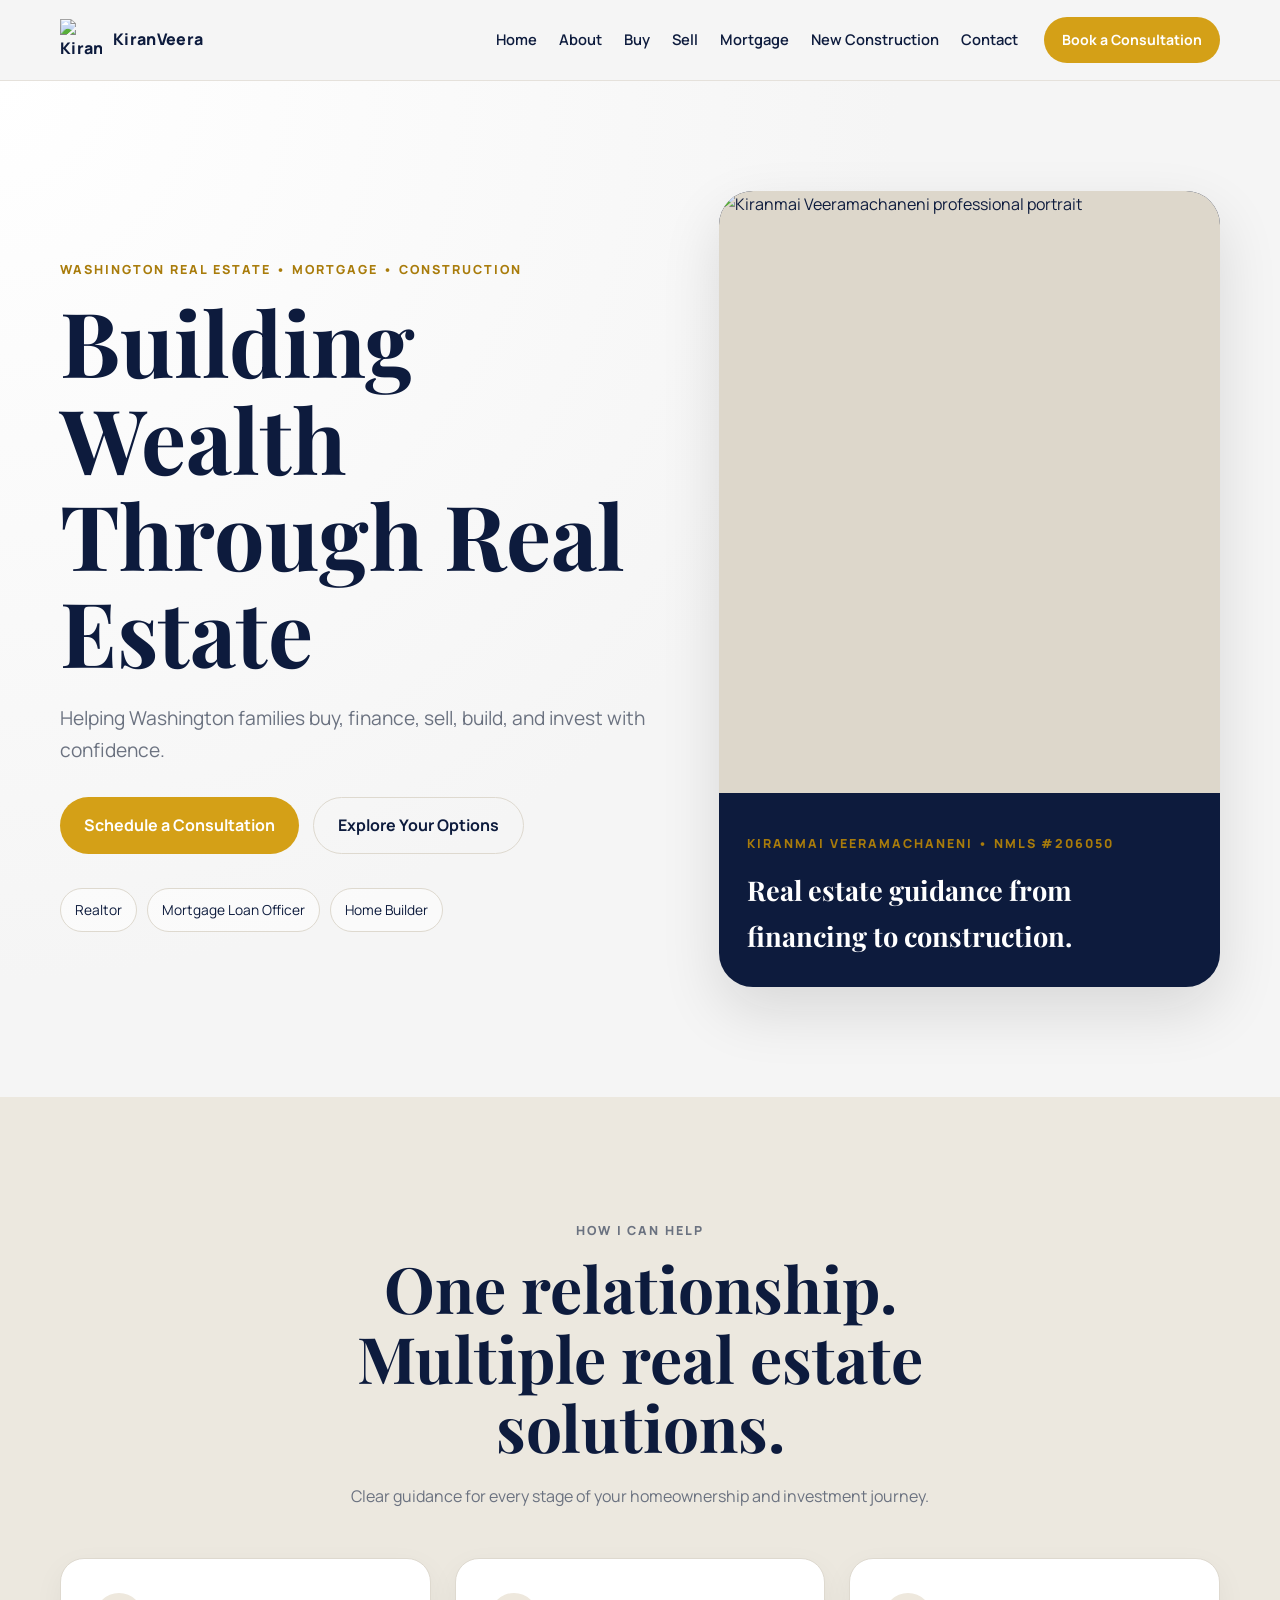
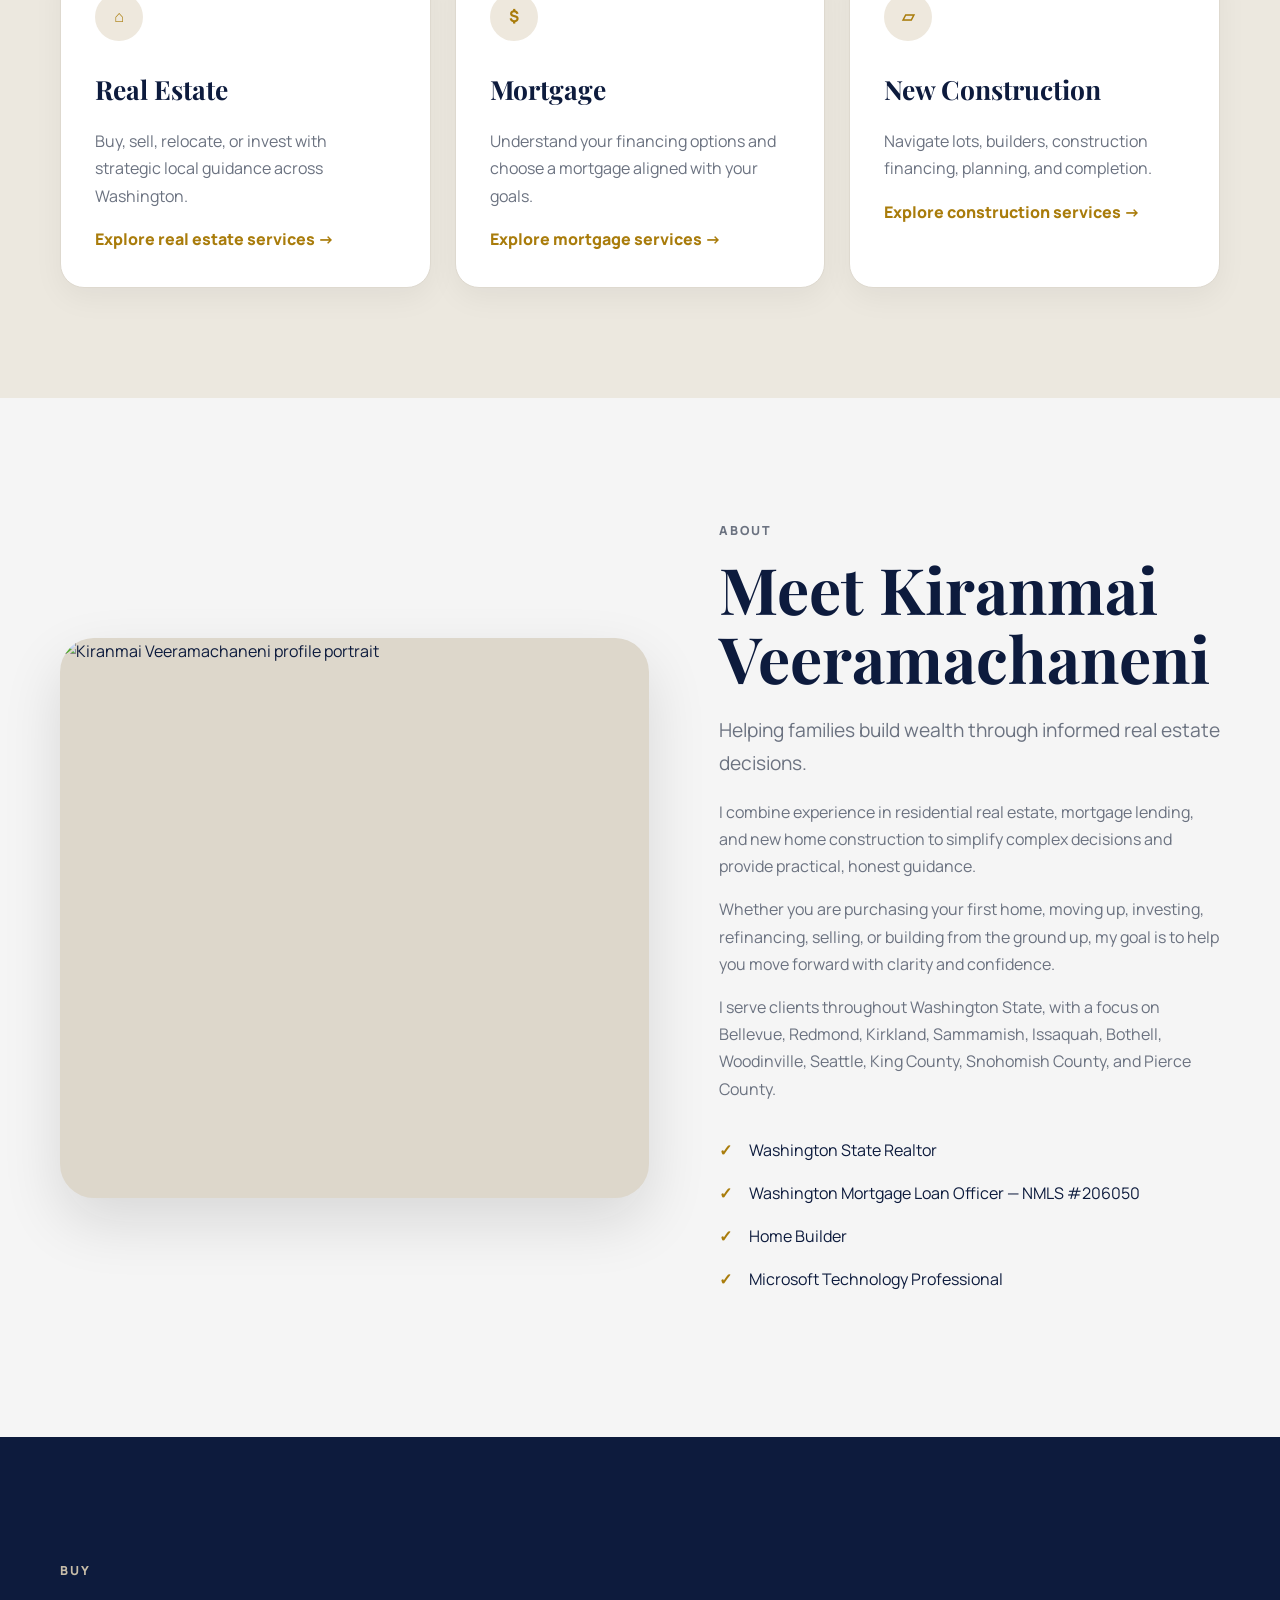
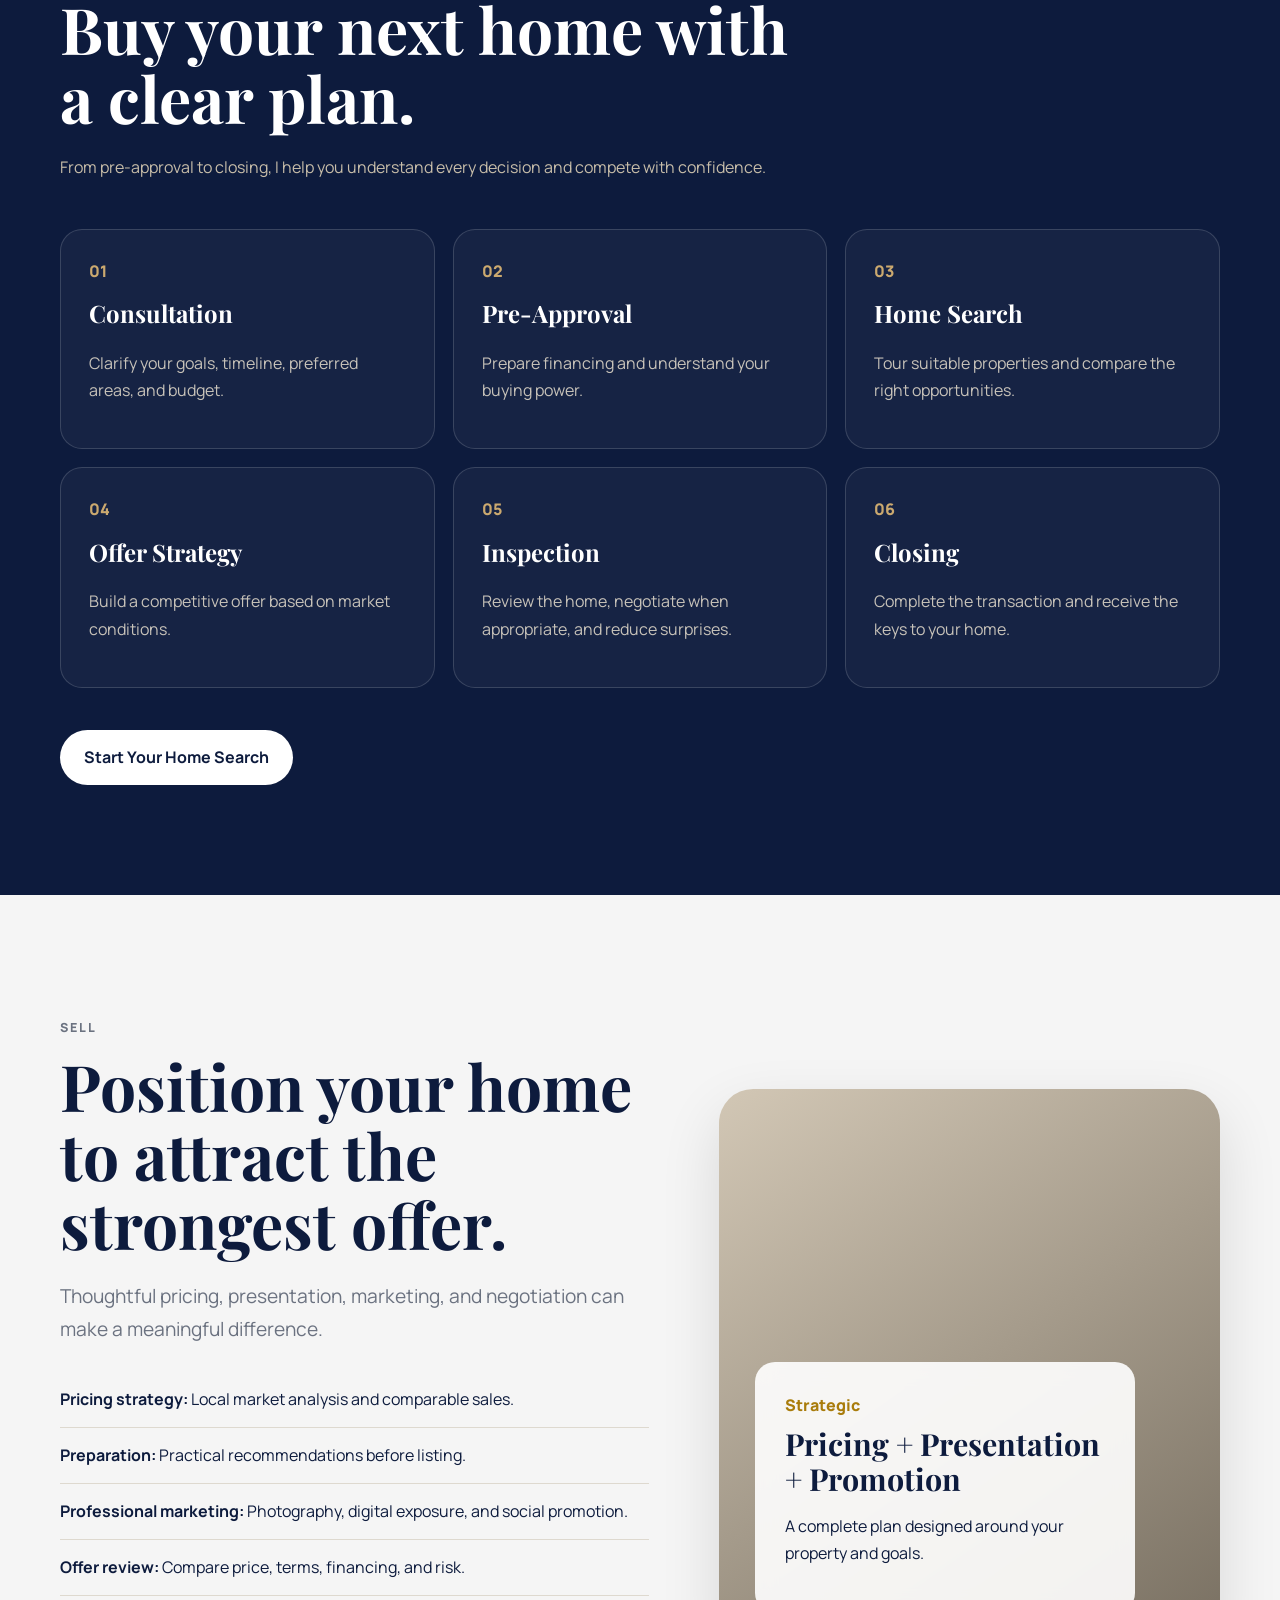
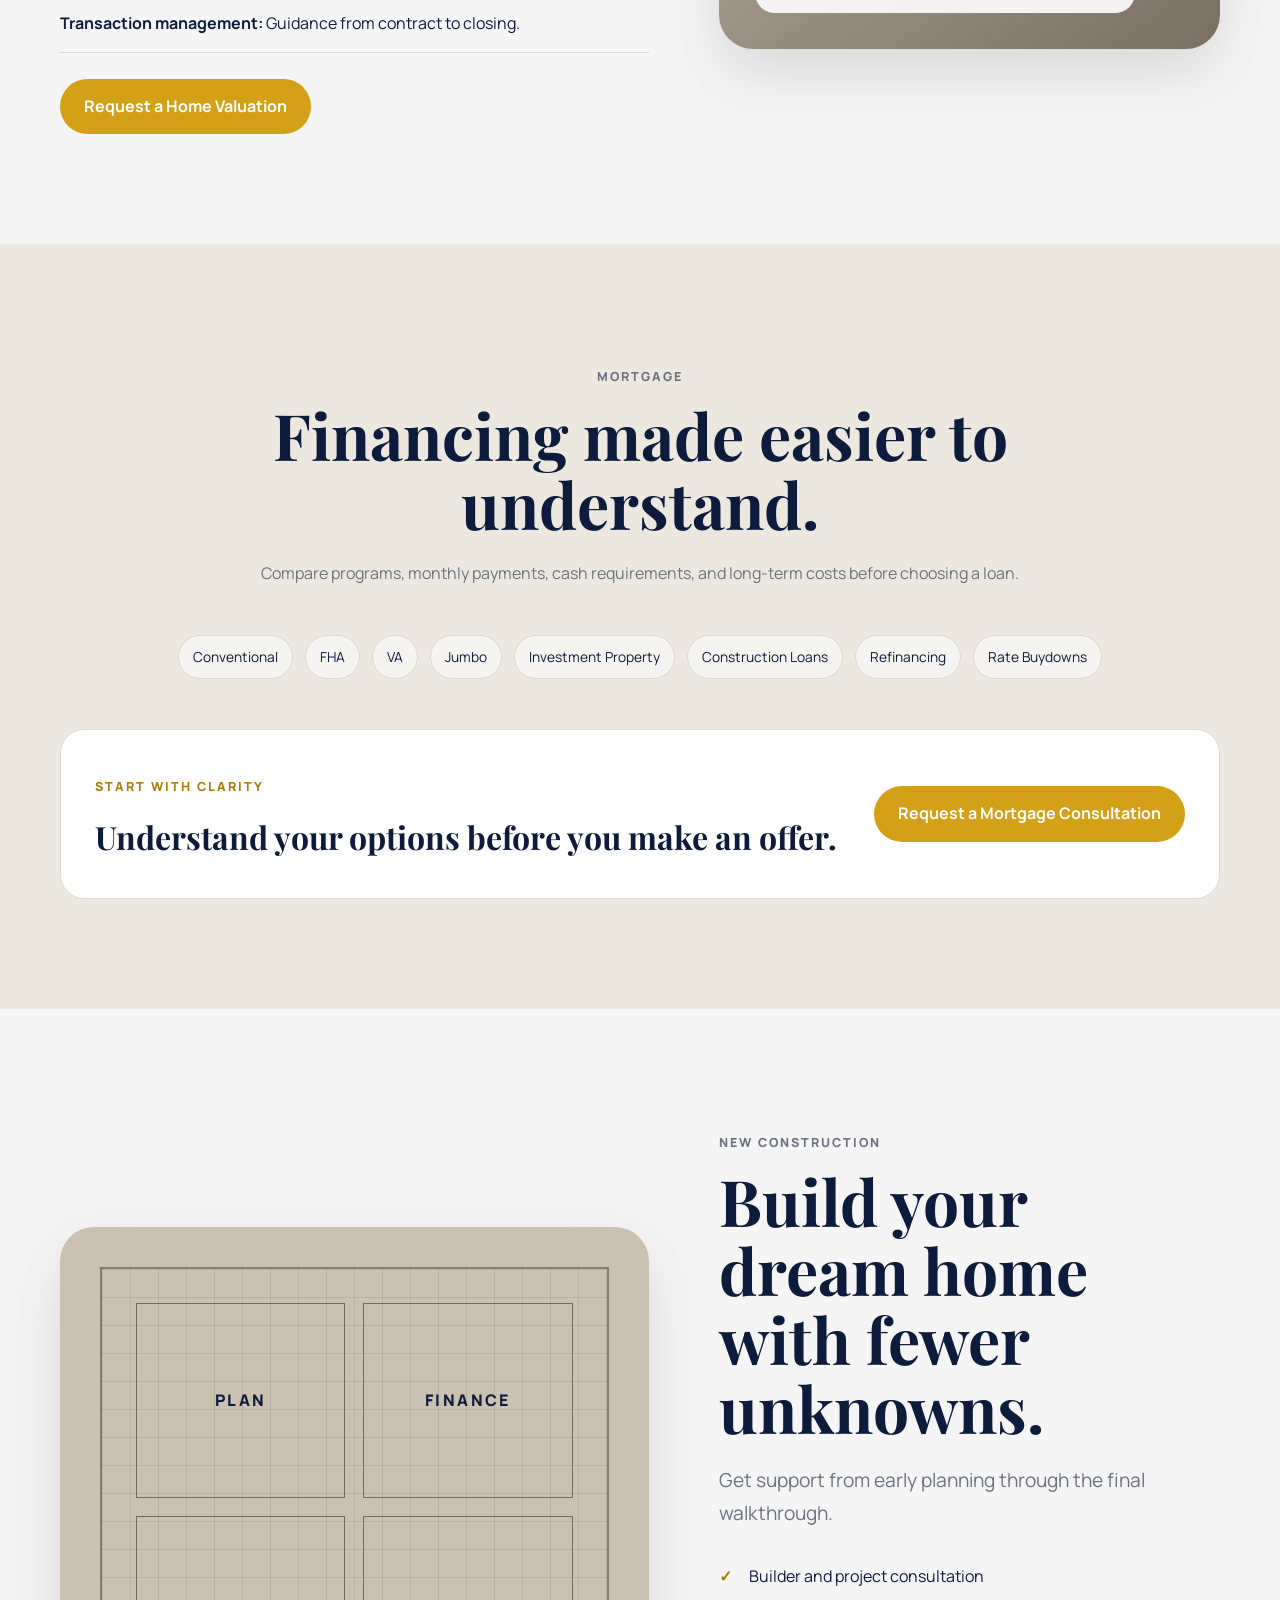
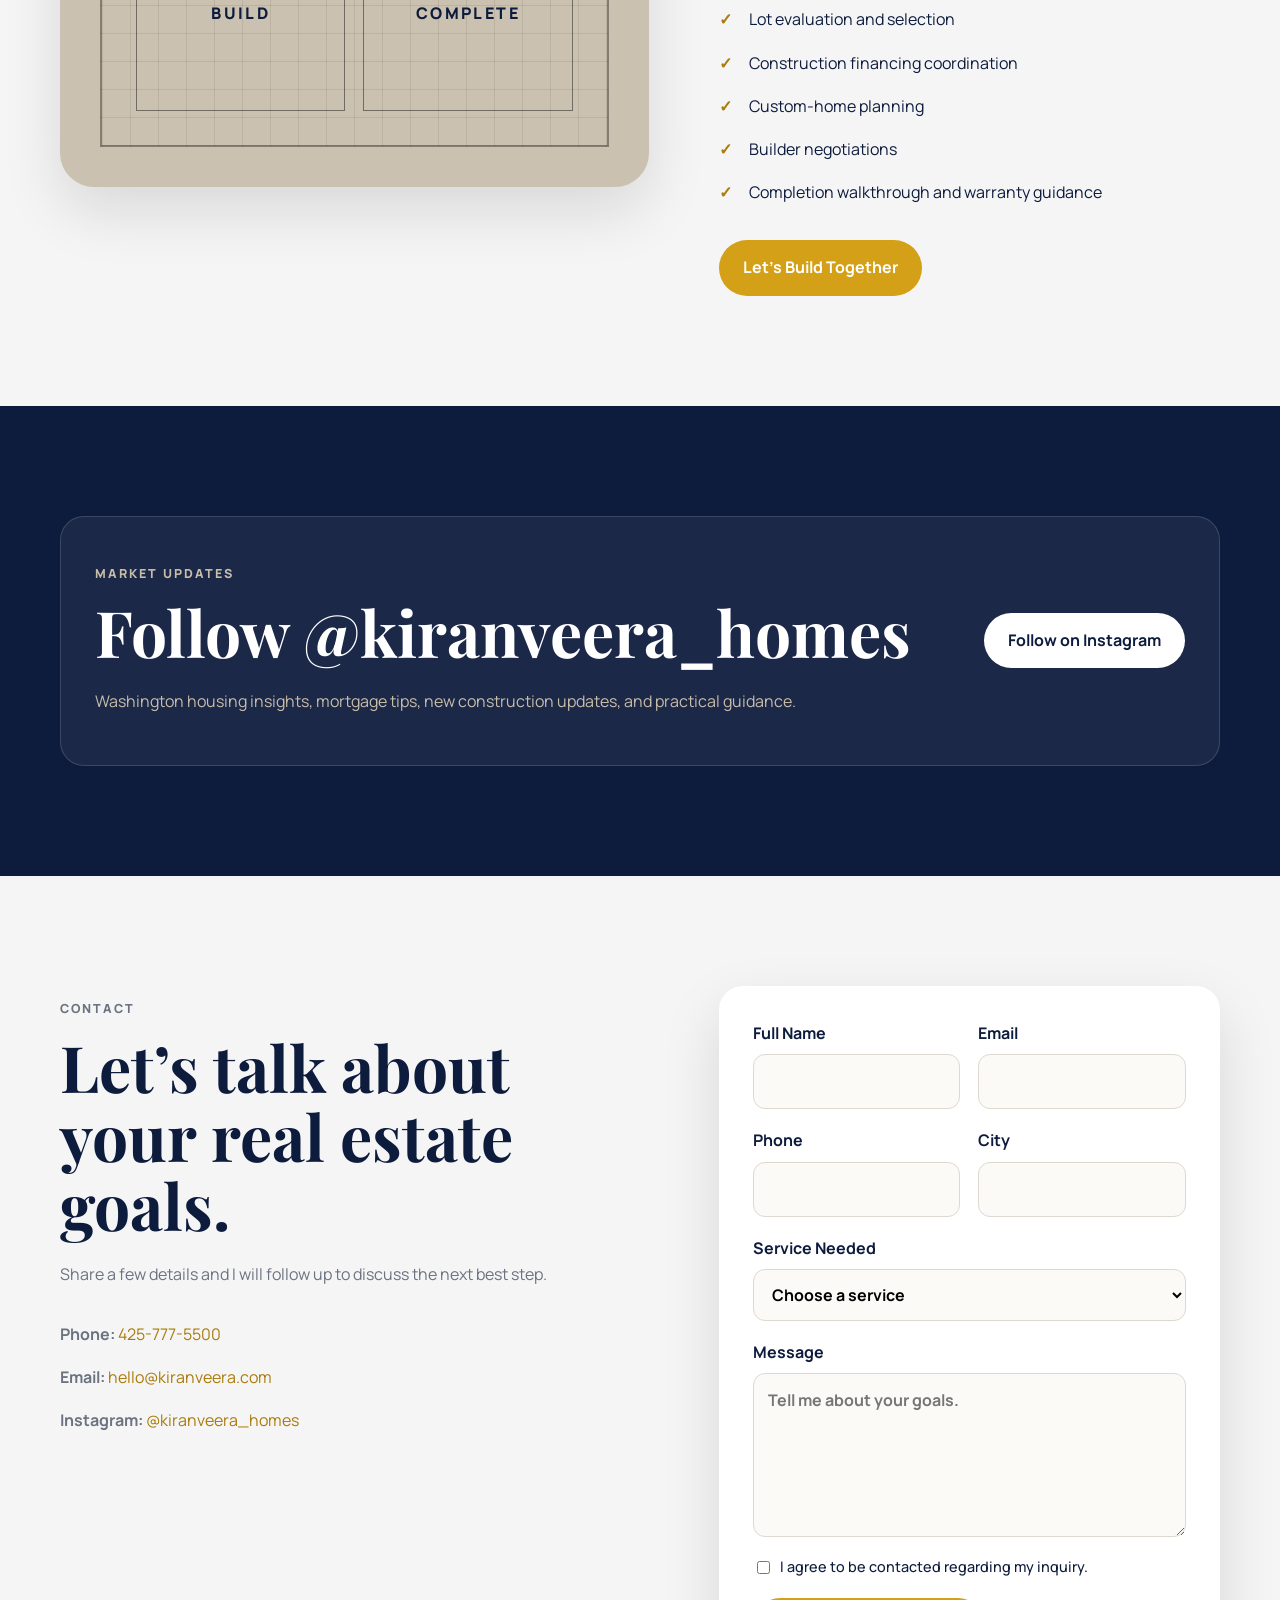
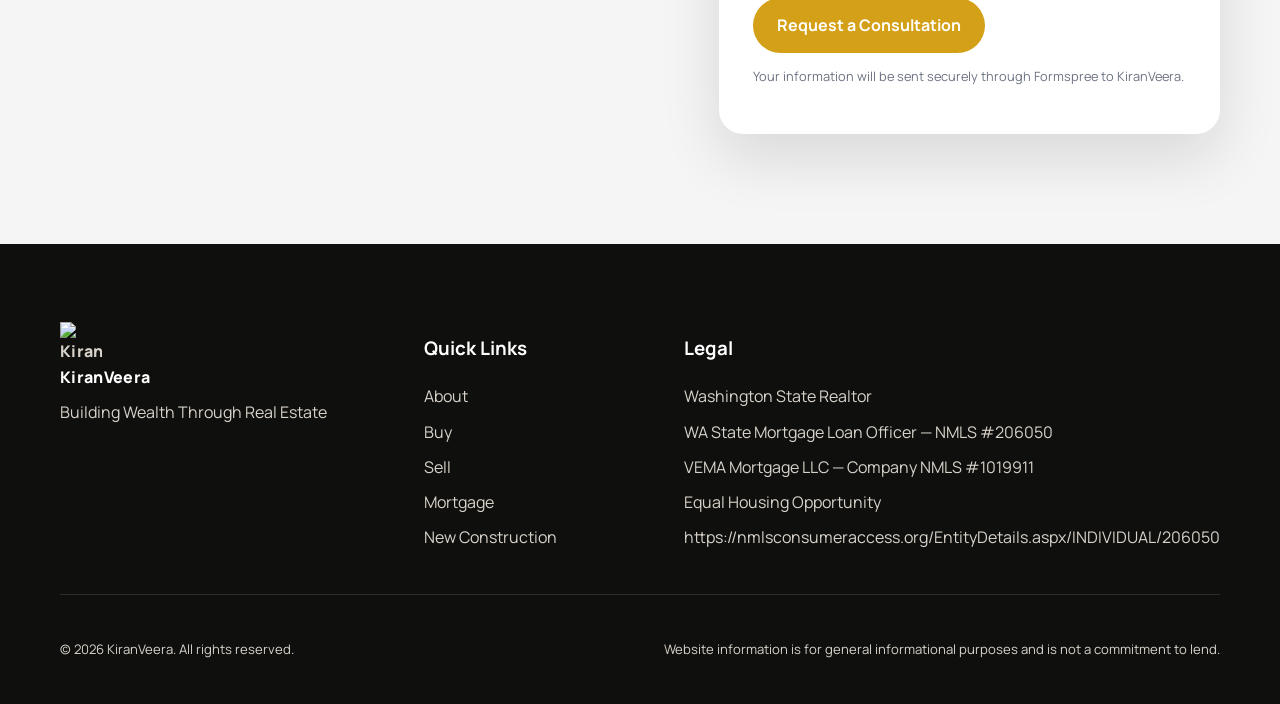
==== index.html @ 4a3c8ee4 "Update mortgage loan officer title in index.html" ====
<!DOCTYPE html>
<html lang="en">
<head>
  <meta charset="UTF-8">
  <meta name="viewport" content="width=device-width, initial-scale=1.0">
  <meta name="description" content="Kiran Veera helps Washington families buy, sell, finance, and build homes with confidence.">
  <meta name="theme-color" content="#0D1B3D">
  <title>Kiran Veera | Building Wealth Through Real Estate</title>
  <link rel="preconnect" href="https://fonts.googleapis.com">
  <link rel="preconnect" href="https://fonts.gstatic.com" crossorigin>
  <link href="https://fonts.googleapis.com/css2?family=Manrope:wght@400;500;600;700&family=Playfair+Display:wght@600;700&display=swap" rel="stylesheet">
  <link rel="stylesheet" href="styles.css">
</head>
<body>
  <header class="site-header">
    <div class="container nav-wrap">
      <a class="brand" href="#home" aria-label="Kiran Veera home">
        <img src="images/kiranveera-logo.svg" alt="Kiran Veera logo">
        <span>KiranVeera</span>
      </a>

      <button class="menu-toggle" aria-label="Open menu" aria-expanded="false">☰</button>

      <nav class="site-nav" aria-label="Primary navigation">
        <a href="#home">Home</a>
        <a href="#about">About</a>
        <a href="#buy">Buy</a>
        <a href="#sell">Sell</a>
        <a href="#mortgage">Mortgage</a>
        <a href="#construction">New Construction</a>
        <a href="#contact">Contact</a>
      </nav>

      <a class="button button-small desktop-cta" href="#contact">Book a Consultation</a>
    </div>
  </header>

  <main>
    <section id="home" class="hero section">
      <div class="container hero-grid">
        <div class="hero-copy reveal">
          <p class="eyebrow">Washington Real Estate • Mortgage • Construction</p>
          <h1>Building Wealth Through Real Estate</h1>
          <p class="hero-text">Helping Washington families buy, finance, sell, build, and invest with confidence.</p>
          <div class="button-row">
            <a class="button" href="#contact">Schedule a Consultation</a>
            <a class="button button-secondary" href="#buy">Explore Your Options</a>
          </div>
          <div class="trust-row">
            <span>Realtor</span>
            <span>Mortgage Loan Officer</span>
            <span>Home Builder</span>
          </div>
        </div>

        <div class="hero-card reveal">
          <img src="images/kiran-profile.svg" alt="Kiranmai Veeramachaneni professional portrait">
          <div class="hero-card-copy">
            <p class="eyebrow">Kiranmai Veeramachaneni • NMLS #206050</p>
            <h2>Real estate guidance from financing to construction.</h2>
          </div>
        </div>
      </div>
    </section>

    <section class="section section-soft">
      <div class="container">
        <div class="section-heading centered reveal">
          <p class="eyebrow">How I can help</p>
          <h2>One relationship. Multiple real estate solutions.</h2>
          <p>Clear guidance for every stage of your homeownership and investment journey.</p>
        </div>
        <div class="card-grid three-columns">
          <article class="service-card reveal">
            <div class="icon">⌂</div>
            <h3>Real Estate</h3>
            <p>Buy, sell, relocate, or invest with strategic local guidance across Washington.</p>
            <a href="#buy">Explore real estate services →</a>
          </article>
          <article class="service-card reveal">
            <div class="icon">$</div>
            <h3>Mortgage</h3>
            <p>Understand your financing options and choose a mortgage aligned with your goals.</p>
            <a href="#mortgage">Explore mortgage services →</a>
          </article>
          <article class="service-card reveal">
            <div class="icon">▱</div>
            <h3>New Construction</h3>
            <p>Navigate lots, builders, construction financing, planning, and completion.</p>
            <a href="#construction">Explore construction services →</a>
          </article>
        </div>
      </div>
    </section>

    <section id="about" class="section">
      <div class="container split-grid">
        <div class="image-panel reveal">
          <img src="images/kiran-profile.svg" alt="Kiranmai Veeramachaneni profile portrait">
        </div>
        <div class="content-panel reveal">
          <p class="eyebrow">About</p>
          <h2>Meet Kiranmai Veeramachaneni</h2>
          <p class="lead">Helping families build wealth through informed real estate decisions.</p>
          <p>I combine experience in residential real estate, mortgage lending, and new home construction to simplify complex decisions and provide practical, honest guidance.</p>
          <p>Whether you are purchasing your first home, moving up, investing, refinancing, selling, or building from the ground up, my goal is to help you move forward with clarity and confidence.</p>
          <p>I serve clients throughout Washington State, with a focus on Bellevue, Redmond, Kirkland, Sammamish, Issaquah, Bothell, Woodinville, Seattle, King County, Snohomish County, and Pierce County.</p>
          <ul class="check-list">
            <li>Washington State Realtor</li>
            <li>Washington Mortgage Loan Officer — NMLS #206050</li>
            <li>Home Builder</li>
            <li>Microsoft Technology Professional</li>
          </ul>
        </div>
      </div>
    </section>

    <section id="buy" class="section section-dark">
      <div class="container">
        <div class="section-heading reveal">
          <p class="eyebrow">Buy</p>
          <h2>Buy your next home with a clear plan.</h2>
          <p>From pre-approval to closing, I help you understand every decision and compete with confidence.</p>
        </div>
        <div class="steps-grid">
          <div class="step reveal"><span>01</span><h3>Consultation</h3><p>Clarify your goals, timeline, preferred areas, and budget.</p></div>
          <div class="step reveal"><span>02</span><h3>Pre-Approval</h3><p>Prepare financing and understand your buying power.</p></div>
          <div class="step reveal"><span>03</span><h3>Home Search</h3><p>Tour suitable properties and compare the right opportunities.</p></div>
          <div class="step reveal"><span>04</span><h3>Offer Strategy</h3><p>Build a competitive offer based on market conditions.</p></div>
          <div class="step reveal"><span>05</span><h3>Inspection</h3><p>Review the home, negotiate when appropriate, and reduce surprises.</p></div>
          <div class="step reveal"><span>06</span><h3>Closing</h3><p>Complete the transaction and receive the keys to your home.</p></div>
        </div>
        <a class="button button-light" href="#contact">Start Your Home Search</a>
      </div>
    </section>

    <section id="sell" class="section">
      <div class="container split-grid reverse-mobile">
        <div class="content-panel reveal">
          <p class="eyebrow">Sell</p>
          <h2>Position your home to attract the strongest offer.</h2>
          <p class="lead">Thoughtful pricing, presentation, marketing, and negotiation can make a meaningful difference.</p>
          <ul class="feature-list">
            <li><strong>Pricing strategy:</strong> Local market analysis and comparable sales.</li>
            <li><strong>Preparation:</strong> Practical recommendations before listing.</li>
            <li><strong>Professional marketing:</strong> Photography, digital exposure, and social promotion.</li>
            <li><strong>Offer review:</strong> Compare price, terms, financing, and risk.</li>
            <li><strong>Transaction management:</strong> Guidance from contract to closing.</li>
          </ul>
          <a class="button" href="#contact">Request a Home Valuation</a>
        </div>
        <div class="image-panel lifestyle reveal">
          <div class="stat-card">
            <span>Strategic</span>
            <strong>Pricing + Presentation + Promotion</strong>
            <p>A complete plan designed around your property and goals.</p>
          </div>
        </div>
      </div>
    </section>

    <section id="mortgage" class="section section-soft">
      <div class="container">
        <div class="section-heading centered reveal">
          <p class="eyebrow">Mortgage</p>
          <h2>Financing made easier to understand.</h2>
          <p>Compare programs, monthly payments, cash requirements, and long-term costs before choosing a loan.</p>
        </div>
        <div class="pill-grid reveal">
          <span>Conventional</span>
          <span>FHA</span>
          <span>VA</span>
          <span>Jumbo</span>
          <span>Investment Property</span>
          <span>Construction Loans</span>
          <span>Refinancing</span>
          <span>Rate Buydowns</span>
        </div>
        <div class="callout reveal">
          <div>
            <p class="eyebrow">Start with clarity</p>
            <h3>Understand your options before you make an offer.</h3>
          </div>
          <a class="button" href="#contact">Request a Mortgage Consultation</a>
        </div>
      </div>
    </section>

    <section id="construction" class="section">
      <div class="container split-grid">
        <div class="image-panel construction-visual reveal">
          <div class="blueprint-card">
            <span>Plan</span><span>Finance</span><span>Build</span><span>Complete</span>
          </div>
        </div>
        <div class="content-panel reveal">
          <p class="eyebrow">New Construction</p>
          <h2>Build your dream home with fewer unknowns.</h2>
          <p class="lead">Get support from early planning through the final walkthrough.</p>
          <ul class="check-list">
            <li>Builder and project consultation</li>
            <li>Lot evaluation and selection</li>
            <li>Construction financing coordination</li>
            <li>Custom-home planning</li>
            <li>Builder negotiations</li>
            <li>Completion walkthrough and warranty guidance</li>
          </ul>
          <a class="button" href="#contact">Let's Build Together</a>
        </div>
      </div>
    </section>

    <section class="section section-dark instagram-section">
      <div class="container callout reveal">
        <div>
          <p class="eyebrow">Market updates</p>
          <h2>Follow @kiranveera_homes</h2>
          <p>Washington housing insights, mortgage tips, new construction updates, and practical guidance.</p>
        </div>
        <a class="button button-light" href="https://www.instagram.com/kiranveera_homes/" target="_blank" rel="noopener noreferrer">Follow on Instagram</a>
      </div>
    </section>

    <section id="contact" class="section">
      <div class="container contact-grid">
        <div class="content-panel reveal">
          <p class="eyebrow">Contact</p>
          <h2>Let’s talk about your real estate goals.</h2>
          <p>Share a few details and I will follow up to discuss the next best step.</p>
          <div class="contact-details">
            <p><strong>Phone:</strong> <a href="tel:+14257775500">425-777-5500</a></p>
            <p><strong>Email:</strong> <a href="mailto:hello@kiranveera.com">hello@kiranveera.com</a></p>
            <p><strong>Instagram:</strong> <a href="https://www.instagram.com/kiranveera_homes/" target="_blank" rel="noopener noreferrer">@kiranveera_homes</a></p>
         </div>
         </div>
        <form class="contact-form reveal" action="https://formspree.io/f/meeyqrjl" method="POST">
          <input type="hidden" name="_subject" value="New KiranVeera Website Lead">
          <input type="text" name="_gotcha" class="form-honeypot" tabindex="-1" autocomplete="off" aria-hidden="true">
          <div class="form-row">
            <label>Full Name<input type="text" name="name" required></label>
            <label>Email<input type="email" name="email" required></label>
          </div>
          <div class="form-row">
            <label>Phone<input type="tel" name="phone"></label>
            <label>City<input type="text" name="city"></label>
          </div>
          <label>Service Needed
            <select name="service" required>
              <option value="">Choose a service</option>
              <option>Buying a home</option>
              <option>Selling a home</option>
              <option>Mortgage consultation</option>
              <option>New construction</option>
              <option>Investment property</option>
              <option> Real Estate Listing Photography</option>
            </select>
          </label>
          <label>Message<textarea name="message" rows="5" placeholder="Tell me about your goals."></textarea></label>
          <label class="consent"><input type="checkbox" name="consent" required> I agree to be contacted regarding my inquiry.</label>
          <button class="button" type="submit">Request a Consultation</button>
          <p class="form-note">Your information will be sent securely through Formspree to KiranVeera.</p>
        </form>
      </div>
    </section>
  </main>

  <footer class="site-footer">
    <div class="container footer-grid">
      <div>
        <a class="brand footer-brand" href="#home">
          <img src="images/kiranveera-logo.svg" alt="Kiran Veera logo">
          <span>KiranVeera</span>
        </a>
        <p>Building Wealth Through Real Estate</p>
      </div>
      <div>
        <h3>Quick Links</h3>
        <a href="#about">About</a>
        <a href="#buy">Buy</a>
        <a href="#sell">Sell</a>
        <a href="#mortgage">Mortgage</a>
        <a href="#construction">New Construction</a>
      </div>
      <div>
        <h3>Legal</h3>
        <p>Washington State Realtor</p>
        <p>WA State Mortgage Loan Officer — NMLS #206050</p>
        <p>VEMA Mortgage LLC — Company NMLS #1019911</p>
        <p>Equal Housing Opportunity</p>
        <p>https://nmlsconsumeraccess.org/EntityDetails.aspx/INDIVIDUAL/206050</p>
      </div>
    </div>
    <div class="container footer-bottom">
      <p>© <span id="year"></span> KiranVeera. All rights reserved.</p>
      <p>Website information is for general informational purposes and is not a commitment to lend.</p>
    </div>
  </footer>

  <script src="script.js"></script>
</body>
</html>
---- styles.css ----
:root {
  --bg: #F5F5F5;
  --surface: #ffffff;
  --text: #0D1B3D;
  --muted: #6B7280;
  --dark: #0D1B3D;
  --gold: #D4A017;
  --gold-dark: #A97C0B;
  --line: #ded9cf;
  --radius: 24px;
  --shadow: 0 24px 60px rgba(20, 18, 15, 0.12);
}

* { box-sizing: border-box; }
html { scroll-behavior: smooth; }
body {
  margin: 0;
  font-family: "Manrope", sans-serif;
  color: var(--text);
  background: var(--bg);
  line-height: 1.7;
}
img { max-width: 100%; display: block; }
a { color: inherit; text-decoration: none; }
button, input, textarea, select { font: inherit; }

.container { width: min(1160px, calc(100% - 40px)); margin: 0 auto; }
.section { padding: 110px 0; scroll-margin-top: 84px; }
.section-soft { background: #ece8df; }
.section-dark { background: var(--dark); color: #fff; }

.site-header {
  position: sticky;
  top: 0;
  z-index: 1000;
  background: rgba(245, 245, 245, 0.94);
  backdrop-filter: blur(14px);
  border-bottom: 1px solid rgba(125, 96, 47, 0.13);
}
.nav-wrap { min-height: 80px; display: flex; align-items: center; gap: 26px; }
.brand { display: inline-flex; align-items: center; gap: 11px; font-weight: 800; letter-spacing: .02em; }
.brand img { width: 42px; height: 42px; }
.site-nav { margin-left: auto; display: flex; gap: 22px; font-size: .92rem; font-weight: 600; }
.site-nav a:hover { color: var(--gold-dark); }
.menu-toggle { display: none; margin-left: auto; border: 0; background: transparent; font-size: 1.8rem; }

.button {
  display: inline-flex;
  align-items: center;
  justify-content: center;
  border: 0;
  border-radius: 999px;
  padding: 14px 24px;
  background: var(--gold);
  color: #fff;
  font-weight: 700;
  cursor: pointer;
  transition: transform .2s ease, background .2s ease;
}
.button:hover { background: var(--gold-dark); transform: translateY(-2px); }
.button-small { padding: 11px 18px; font-size: .88rem; }
.button-secondary { background: transparent; color: var(--text); border: 1px solid var(--line); }
.button-light { background: #fff; color: var(--dark); }
.button-row { display: flex; gap: 14px; flex-wrap: wrap; margin-top: 30px; }

.hero { min-height: calc(100vh - 80px); display: grid; align-items: center; background: radial-gradient(circle at top left, #fff 0, var(--bg) 55%); }
.hero-grid, .split-grid, .contact-grid { display: grid; grid-template-columns: 1.08fr .92fr; gap: 70px; align-items: center; }
.hero h1, .section-heading h2, .content-panel h2, .instagram-section h2 {
  font-family: "Playfair Display", serif;
  line-height: 1.08;
  margin: 0 0 22px;
}
.hero h1 { font-size: clamp(3.2rem, 7vw, 6.5rem); max-width: 900px; }
.hero-text { font-size: 1.2rem; max-width: 680px; color: var(--muted); }
.eyebrow { color: var(--gold-dark); text-transform: uppercase; letter-spacing: .16em; font-size: .78rem; font-weight: 800; }
.trust-row { display: flex; flex-wrap: wrap; gap: 10px; margin-top: 34px; }
.trust-row span, .pill-grid span { border: 1px solid var(--line); border-radius: 999px; padding: 9px 14px; font-size: .86rem; background: rgba(255,255,255,.55); }
.hero-card { border-radius: 34px; overflow: hidden; background: var(--dark); box-shadow: var(--shadow); }
.hero-card img { width: 100%; aspect-ratio: 4/4.8; object-fit: cover; background: #ddd7cb; }
.hero-card-copy { padding: 28px; color: #fff; }
.hero-card-copy h2 { font-family: "Playfair Display", serif; margin: 0; font-size: 1.7rem; }

.section-heading { max-width: 760px; margin-bottom: 48px; }
.section-heading h2, .content-panel h2, .instagram-section h2 { font-size: clamp(2.4rem, 5vw, 4.2rem); }
.section-heading p, .content-panel p { color: var(--muted); }
.section-dark .section-heading p, .section-dark .eyebrow, .instagram-section p { color: #c7bda9; }
.centered { text-align: center; margin-left: auto; margin-right: auto; }
.lead { font-size: 1.2rem; }

.card-grid { display: grid; gap: 24px; }
.three-columns { grid-template-columns: repeat(3, 1fr); }
.service-card { background: var(--surface); padding: 34px; border-radius: var(--radius); border: 1px solid var(--line); box-shadow: 0 10px 30px rgba(20,18,15,.05); }
.service-card .icon { width: 48px; height: 48px; border-radius: 50%; background: #eee8dd; display: grid; place-items: center; font-weight: 800; color: var(--gold-dark); }
.service-card h3 { font-family: "Playfair Display", serif; font-size: 1.65rem; margin-bottom: 10px; }
.service-card p { color: var(--muted); }
.service-card a { color: var(--gold-dark); font-weight: 800; }

.image-panel { min-height: 560px; background: #ddd7cb; border-radius: 34px; overflow: hidden; box-shadow: var(--shadow); }
.image-panel img { width: 100%; height: 100%; min-height: 560px; object-fit: cover; }
.content-panel { max-width: 650px; }
.check-list, .feature-list { list-style: none; padding: 0; margin: 26px 0; }
.check-list li { padding: 8px 0 8px 30px; position: relative; }
.check-list li::before { content: "✓"; position: absolute; left: 0; color: var(--gold-dark); font-weight: 900; }
.feature-list li { padding: 14px 0; border-bottom: 1px solid var(--line); }

.steps-grid { display: grid; grid-template-columns: repeat(3, 1fr); gap: 18px; margin: 42px 0; }
.step { padding: 28px; border: 1px solid rgba(255,255,255,.15); border-radius: 22px; background: rgba(255,255,255,.04); }
.step span { color: #cba96f; font-weight: 800; }
.step h3 { font-family: "Playfair Display", serif; font-size: 1.5rem; margin: 8px 0; }
.step p { color: #c7c2b9; }

.lifestyle { display: grid; place-items: end start; padding: 36px; background: linear-gradient(145deg, #d2c7b5, #786f61); }
.stat-card { max-width: 380px; padding: 30px; background: rgba(255,255,255,.9); border-radius: 20px; backdrop-filter: blur(10px); }
.stat-card span { color: var(--gold-dark); font-weight: 800; }
.stat-card strong { display: block; font-family: "Playfair Display", serif; font-size: 1.9rem; line-height: 1.15; margin: 8px 0 12px; }

.pill-grid { display: flex; flex-wrap: wrap; justify-content: center; gap: 12px; margin-bottom: 50px; }
.callout { display: flex; align-items: center; justify-content: space-between; gap: 30px; background: var(--surface); padding: 34px; border-radius: var(--radius); border: 1px solid var(--line); }
.callout h3 { font-family: "Playfair Display", serif; margin: 0; font-size: 2rem; }
.section-dark .callout { background: rgba(255,255,255,.06); border-color: rgba(255,255,255,.15); }

.construction-visual { display: grid; place-items: center; padding: 40px; background: #cbc1b0; }
.blueprint-card { width: 100%; height: 100%; min-height: 420px; border: 2px solid rgba(25,24,22,.4); padding: 34px; display: grid; grid-template-columns: 1fr 1fr; gap: 18px; background-image: linear-gradient(rgba(25,24,22,.09) 1px, transparent 1px), linear-gradient(90deg, rgba(25,24,22,.09) 1px, transparent 1px); background-size: 28px 28px; }
.blueprint-card span { border: 1px solid rgba(25,24,22,.5); display: grid; place-items: center; text-transform: uppercase; letter-spacing: .15em; font-weight: 800; }

.contact-grid { align-items: start; }
.contact-details { margin-top: 32px; }
.contact-details a { color: var(--gold-dark); }
.contact-form { background: var(--surface); padding: 34px; border-radius: var(--radius); box-shadow: var(--shadow); }
.form-row { display: grid; grid-template-columns: 1fr 1fr; gap: 18px; }
label { display: grid; gap: 7px; font-weight: 700; margin-bottom: 18px; }
input, select, textarea { width: 100%; border: 1px solid var(--line); border-radius: 12px; padding: 13px 14px; background: #fbfaf7; }
textarea { resize: vertical; }
.consent { grid-template-columns: auto 1fr; align-items: start; font-size: .9rem; font-weight: 500; }
.consent input { width: auto; margin-top: 6px; }
.form-note { font-size: .8rem; color: var(--muted); }

.site-footer { background: #0f0f0e; color: #d8d3ca; padding: 70px 0 30px; }
.footer-grid { display: grid; grid-template-columns: 1.5fr 1fr 1.2fr; gap: 50px; }
.footer-grid h3 { color: #fff; }
.footer-grid a, .footer-grid p { display: block; margin: 8px 0; }
.footer-brand span { color: #fff; }
.footer-bottom { display: flex; justify-content: space-between; gap: 20px; padding-top: 30px; margin-top: 35px; border-top: 1px solid rgba(255,255,255,.12); font-size: .82rem; }

.reveal { opacity: 0; transform: translateY(20px); transition: opacity .7s ease, transform .7s ease; }
.reveal.visible { opacity: 1; transform: translateY(0); }

@media (max-width: 980px) {
  .desktop-cta { display: none; }
  .menu-toggle { display: block; }
  .site-nav { position: absolute; left: 20px; right: 20px; top: 80px; display: none; flex-direction: column; background: var(--surface); padding: 20px; border-radius: 16px; box-shadow: var(--shadow); }
  .site-nav.open { display: flex; }
  .hero-grid, .split-grid, .contact-grid { grid-template-columns: 1fr; }
  .three-columns, .steps-grid { grid-template-columns: 1fr 1fr; }
  .hero { min-height: auto; }
  .hero-card { max-width: 650px; }
}

@media (max-width: 680px) {
  .container { width: min(100% - 28px, 1160px); }
  .section { padding: 78px 0; }
  .hero h1 { font-size: 3.25rem; }
  .three-columns, .steps-grid, .form-row, .footer-grid { grid-template-columns: 1fr; }
  .button-row, .callout, .footer-bottom { align-items: stretch; flex-direction: column; }
  .button { width: 100%; }
  .image-panel, .image-panel img { min-height: 430px; }
  .footer-bottom { display: flex; }
}


.form-honeypot {
  position: absolute !important;
  left: -9999px !important;
  width: 1px !important;
  height: 1px !important;
  opacity: 0 !important;
  pointer-events: none !important;
}
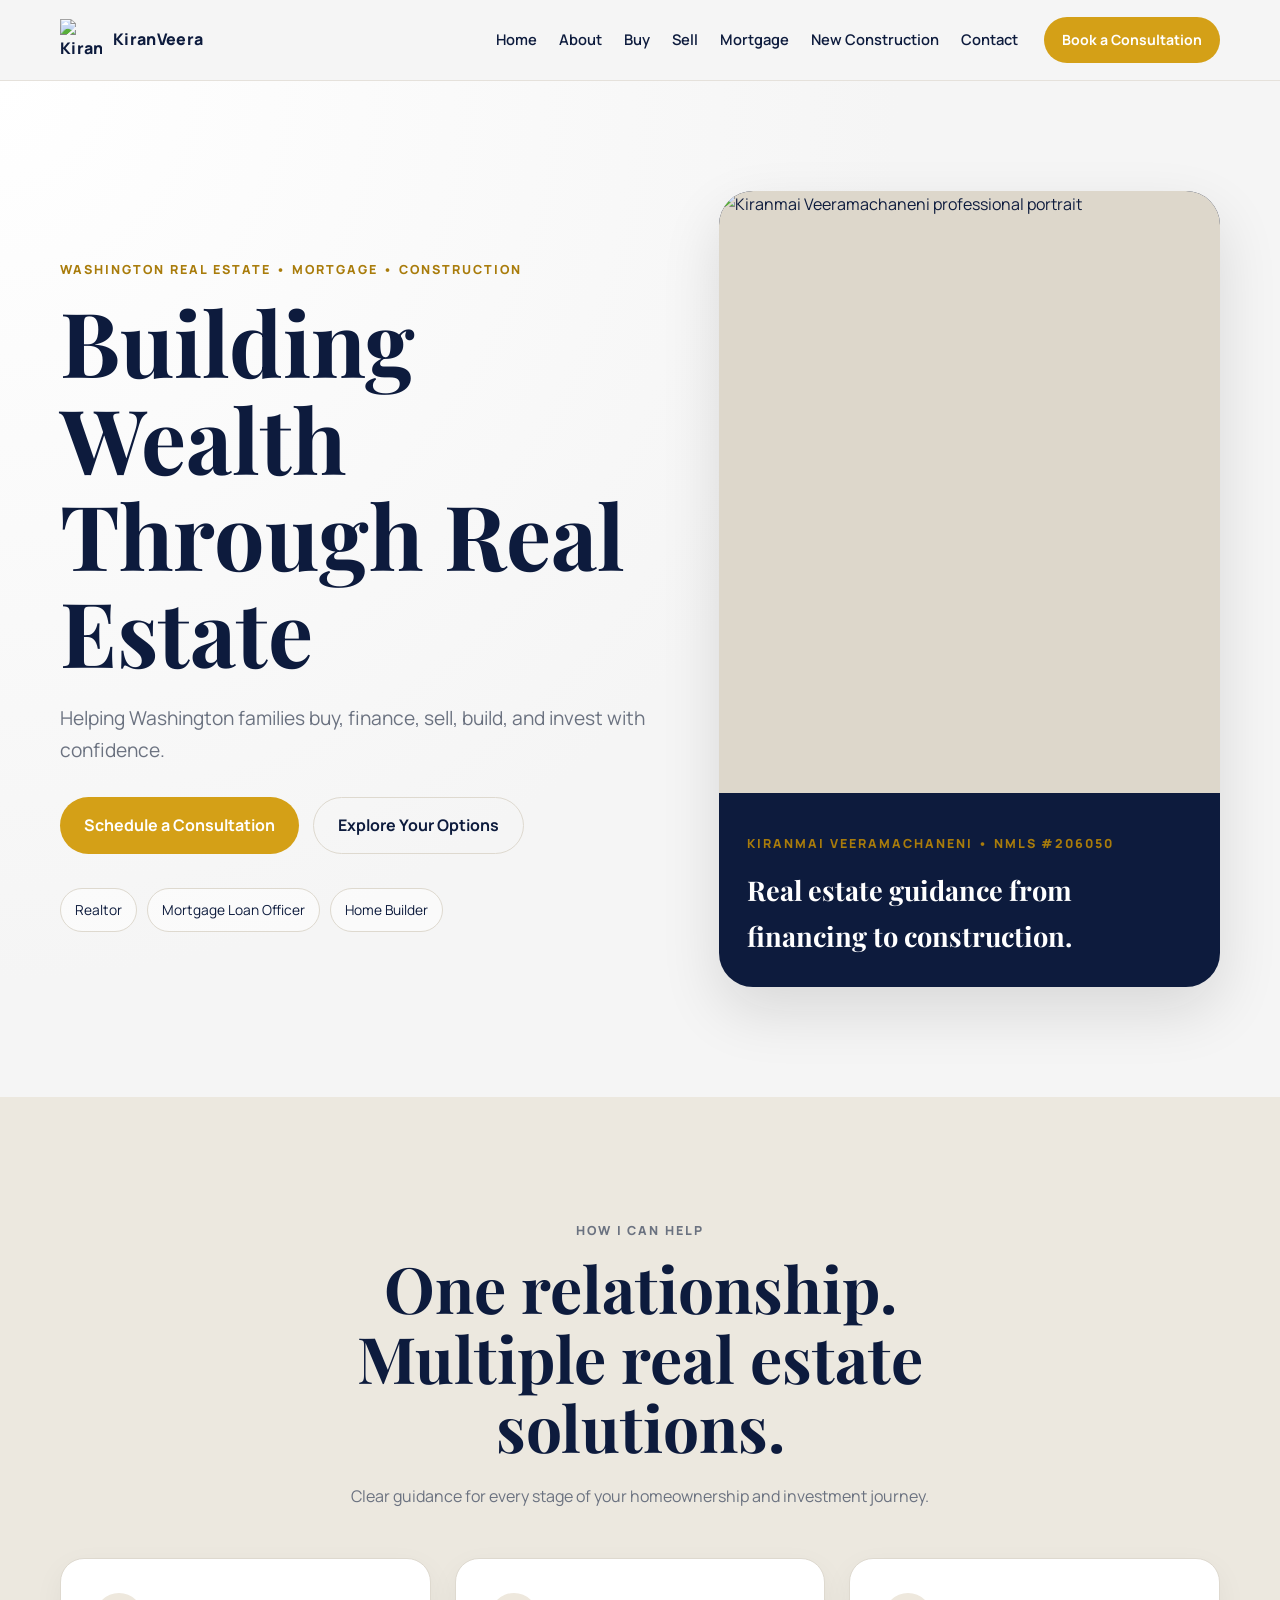
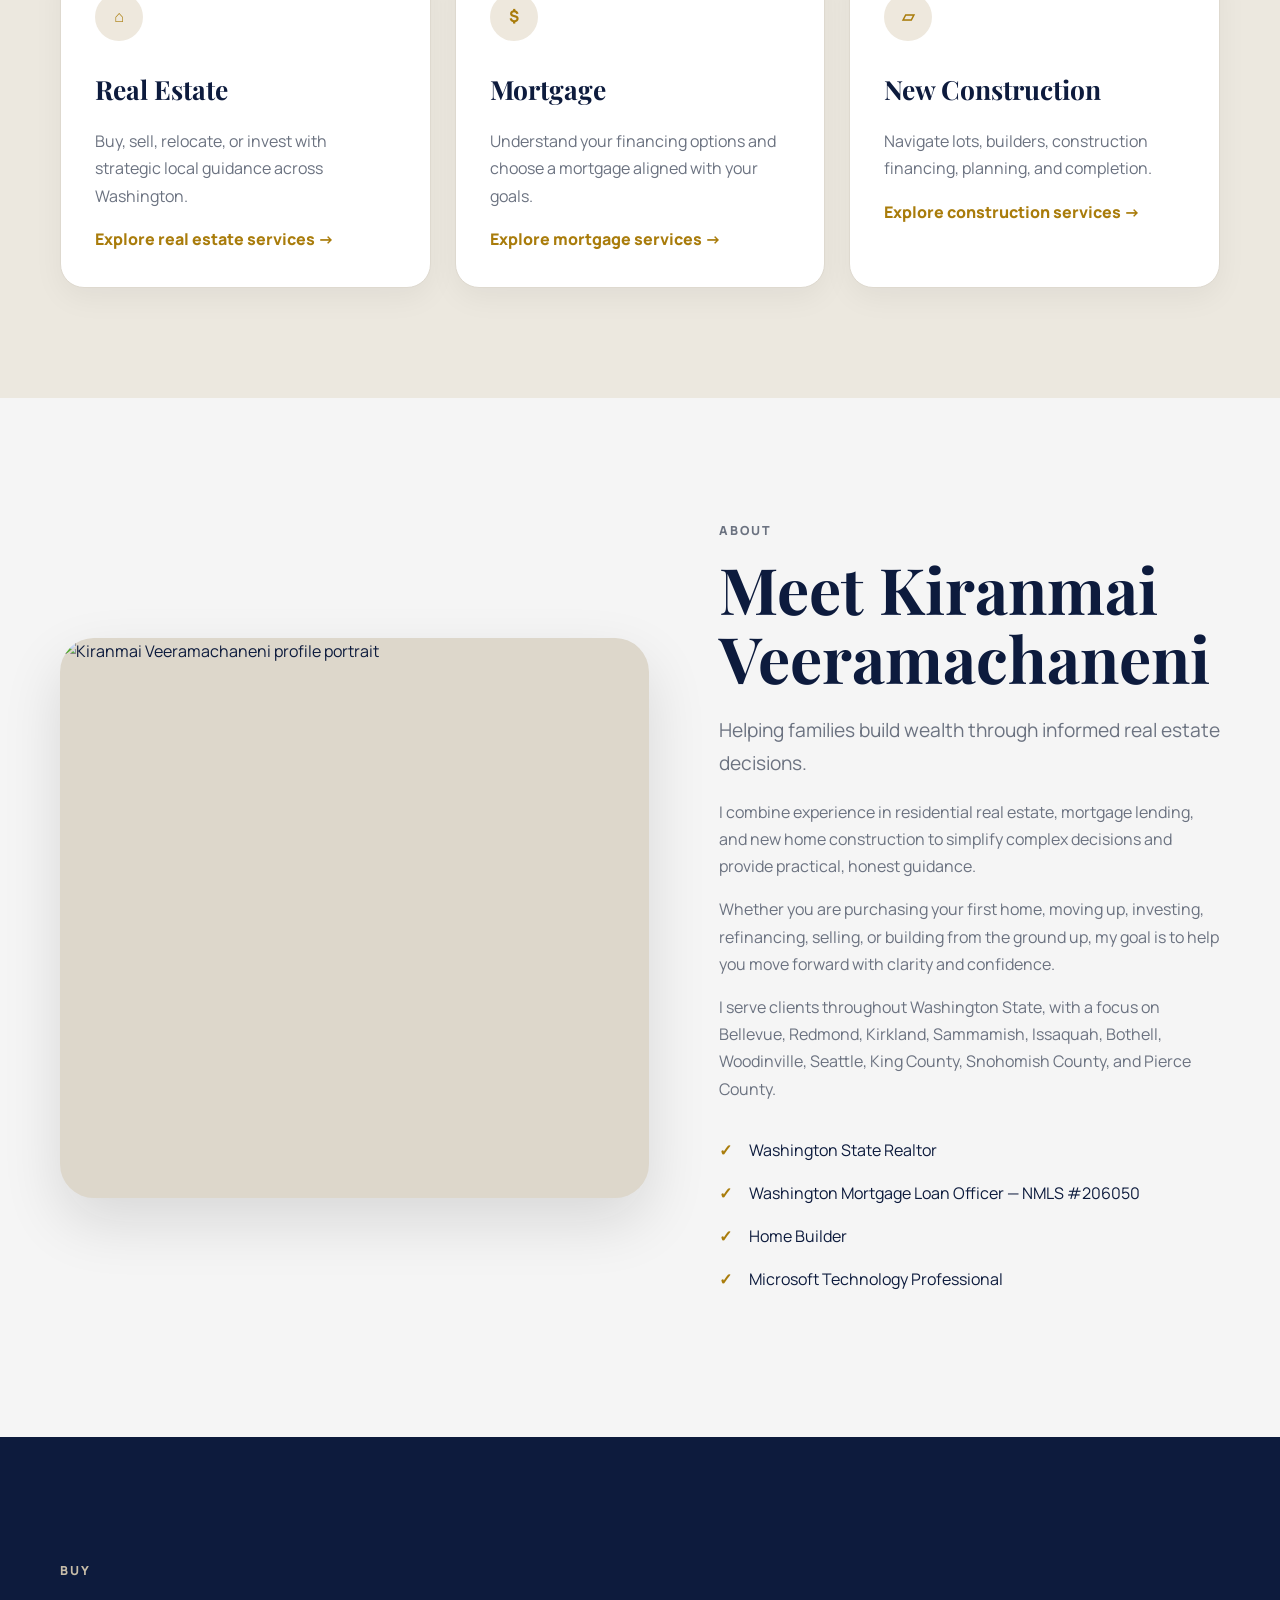
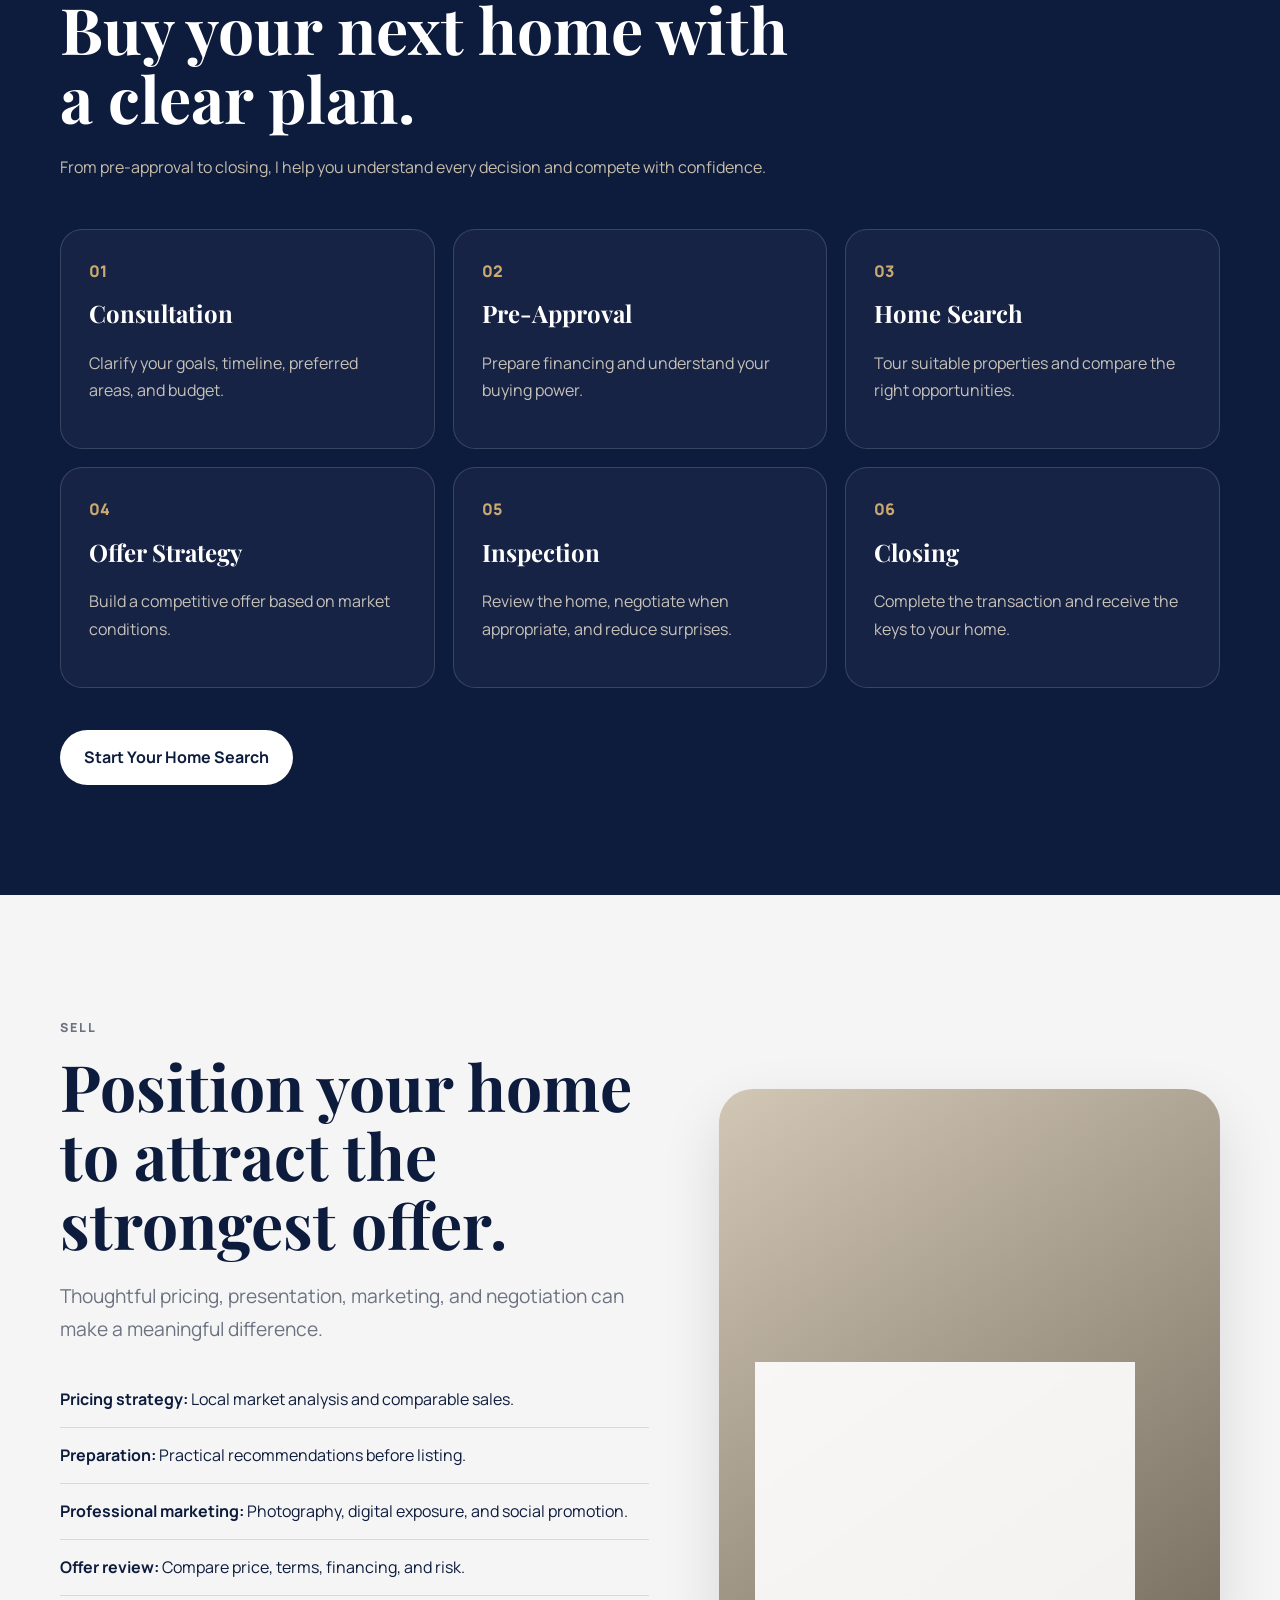
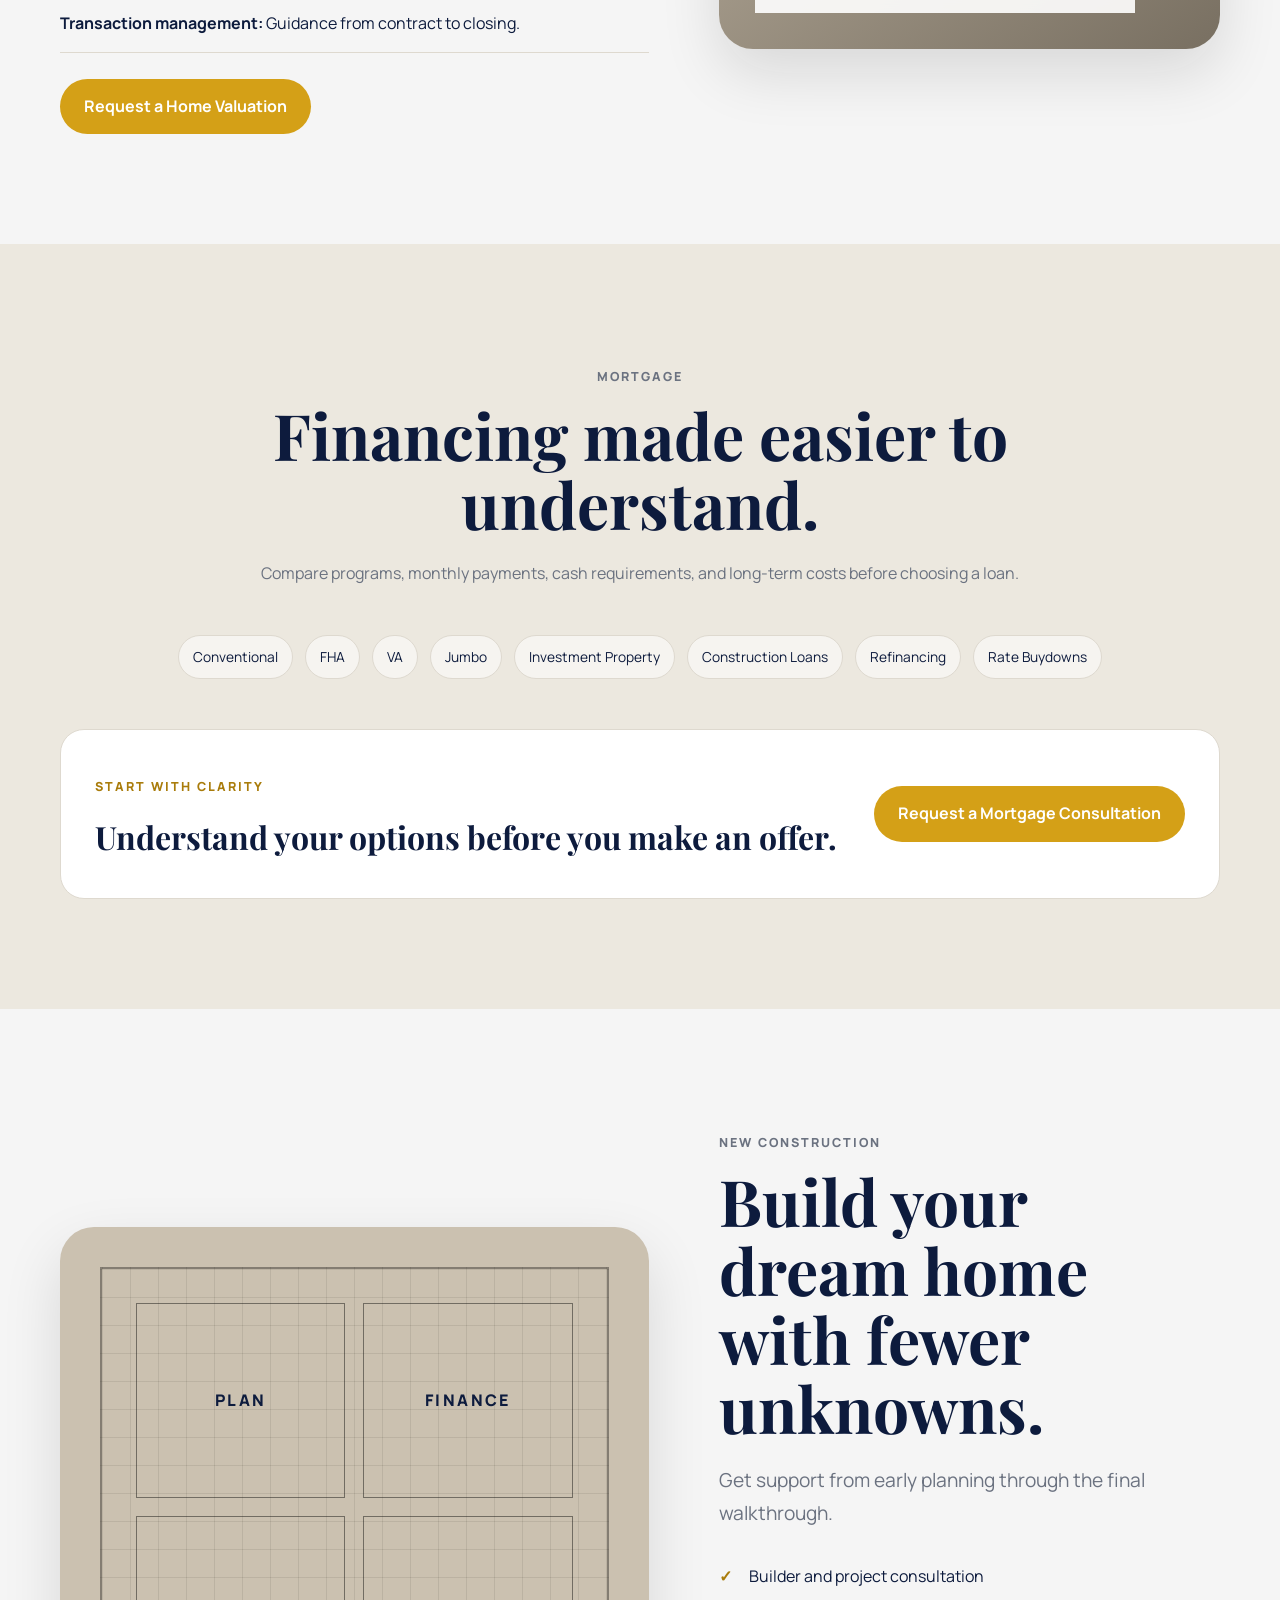
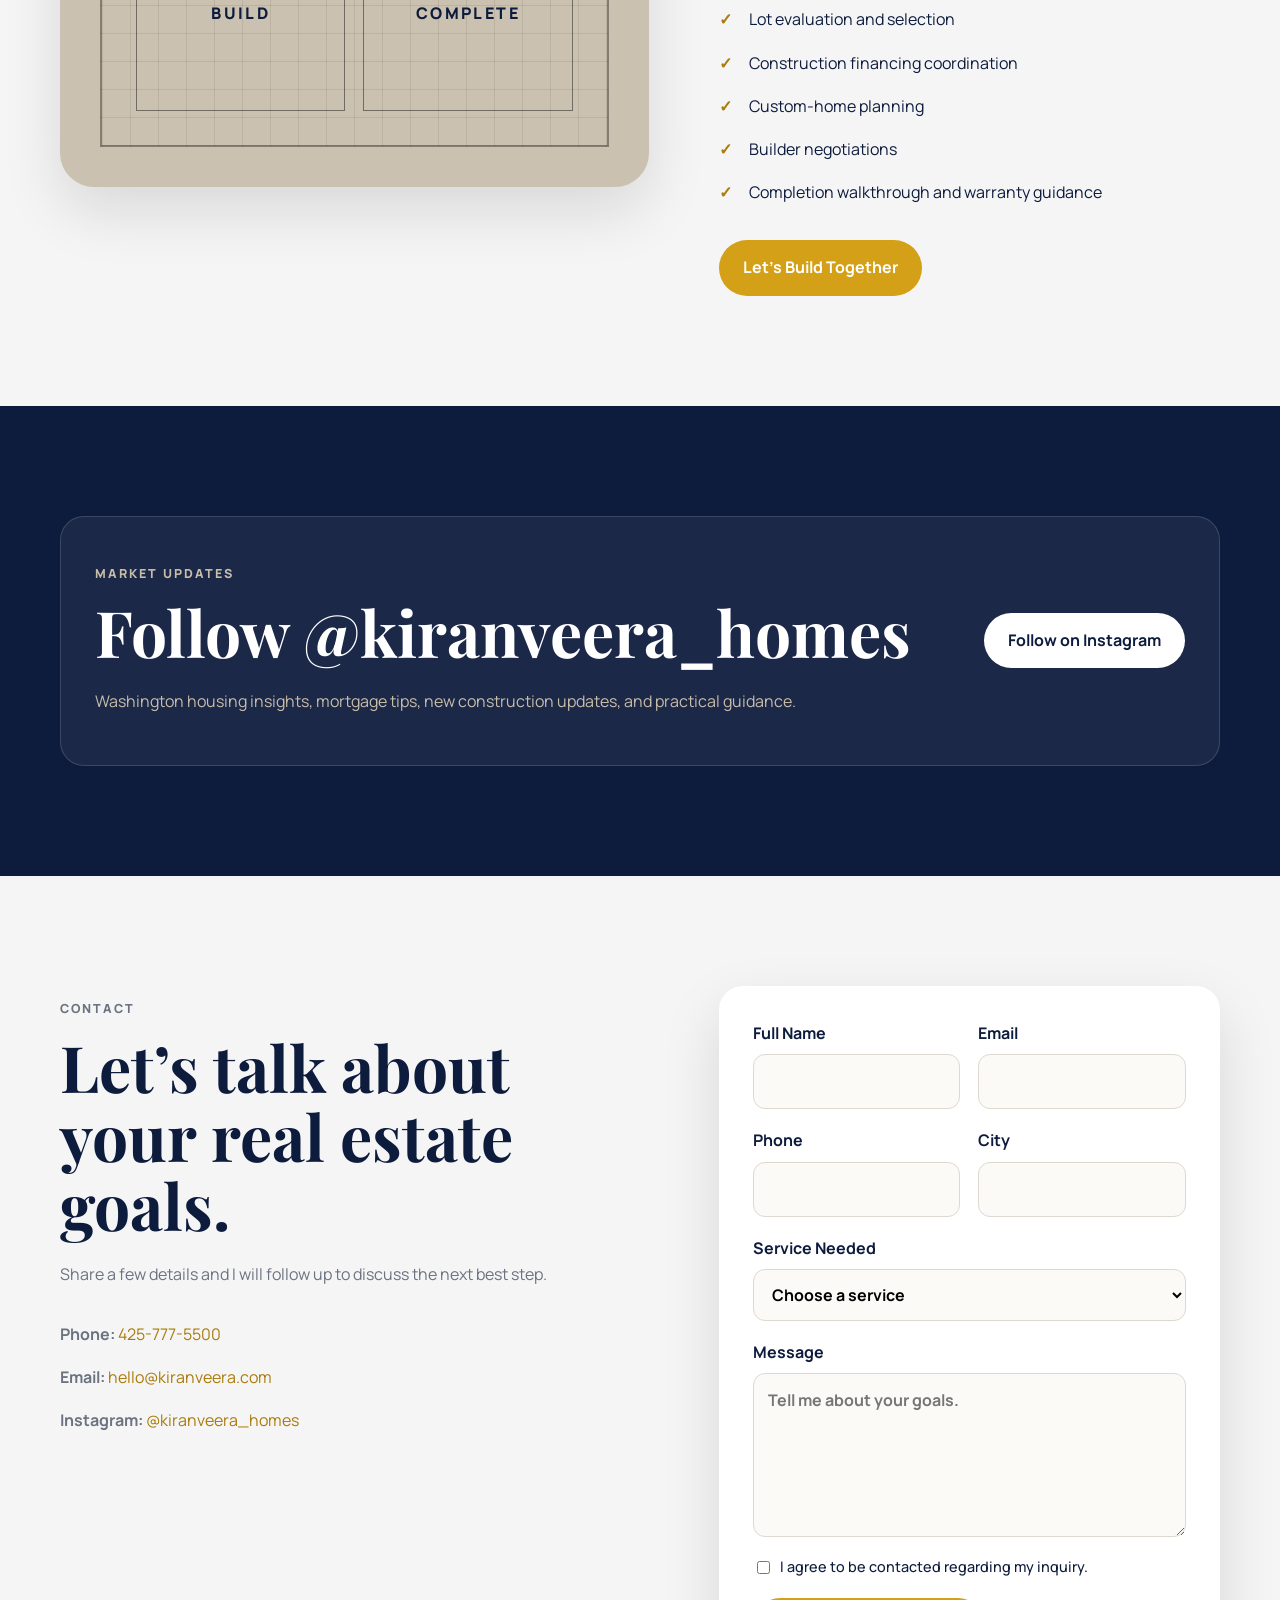
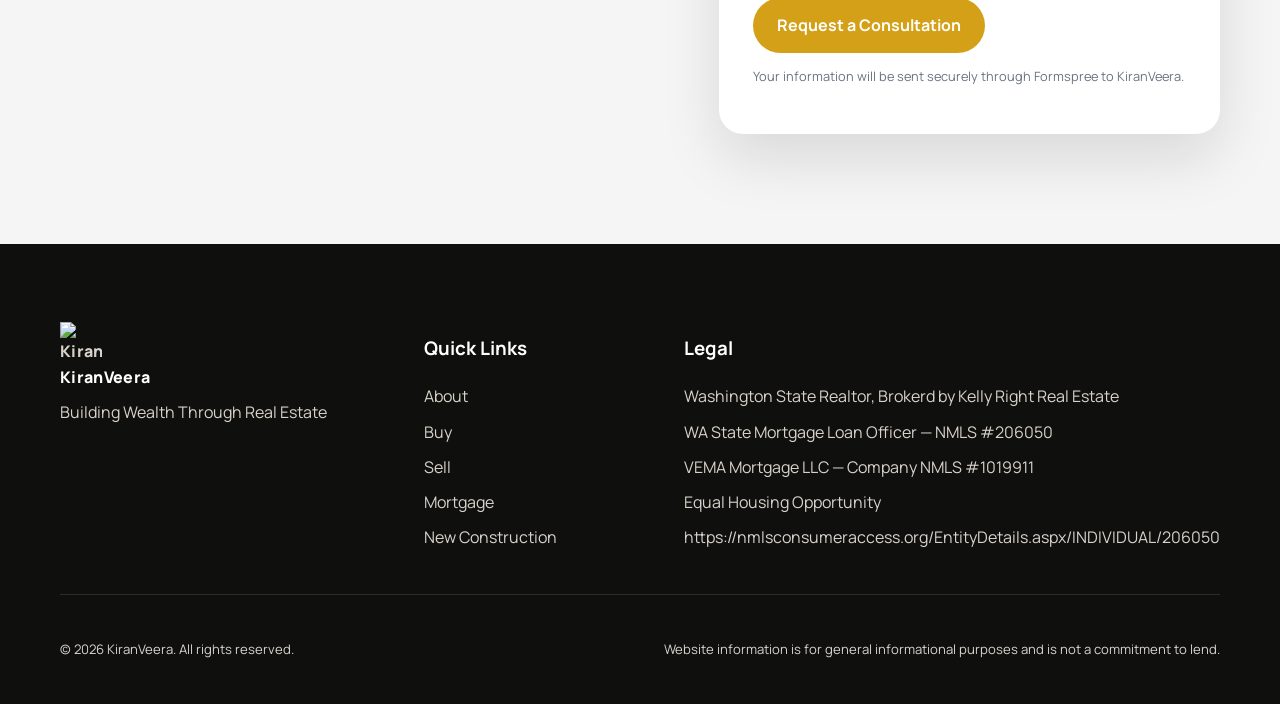
==== commit 0f007b9e: "Update legal description for Washington State Realtor" ====
--- a/index.html
+++ b/index.html
@@ -283,7 +283,7 @@
       </div>
       <div>
         <h3>Legal</h3>
-        <p>Washington State Realtor</p>
+        <p>Washington State Realtor, Brokerd by Kelly Right Real Estate</p>
         <p>WA State Mortgage Loan Officer — NMLS #206050</p>
         <p>VEMA Mortgage LLC — Company NMLS #1019911</p>
         <p>Equal Housing Opportunity</p>
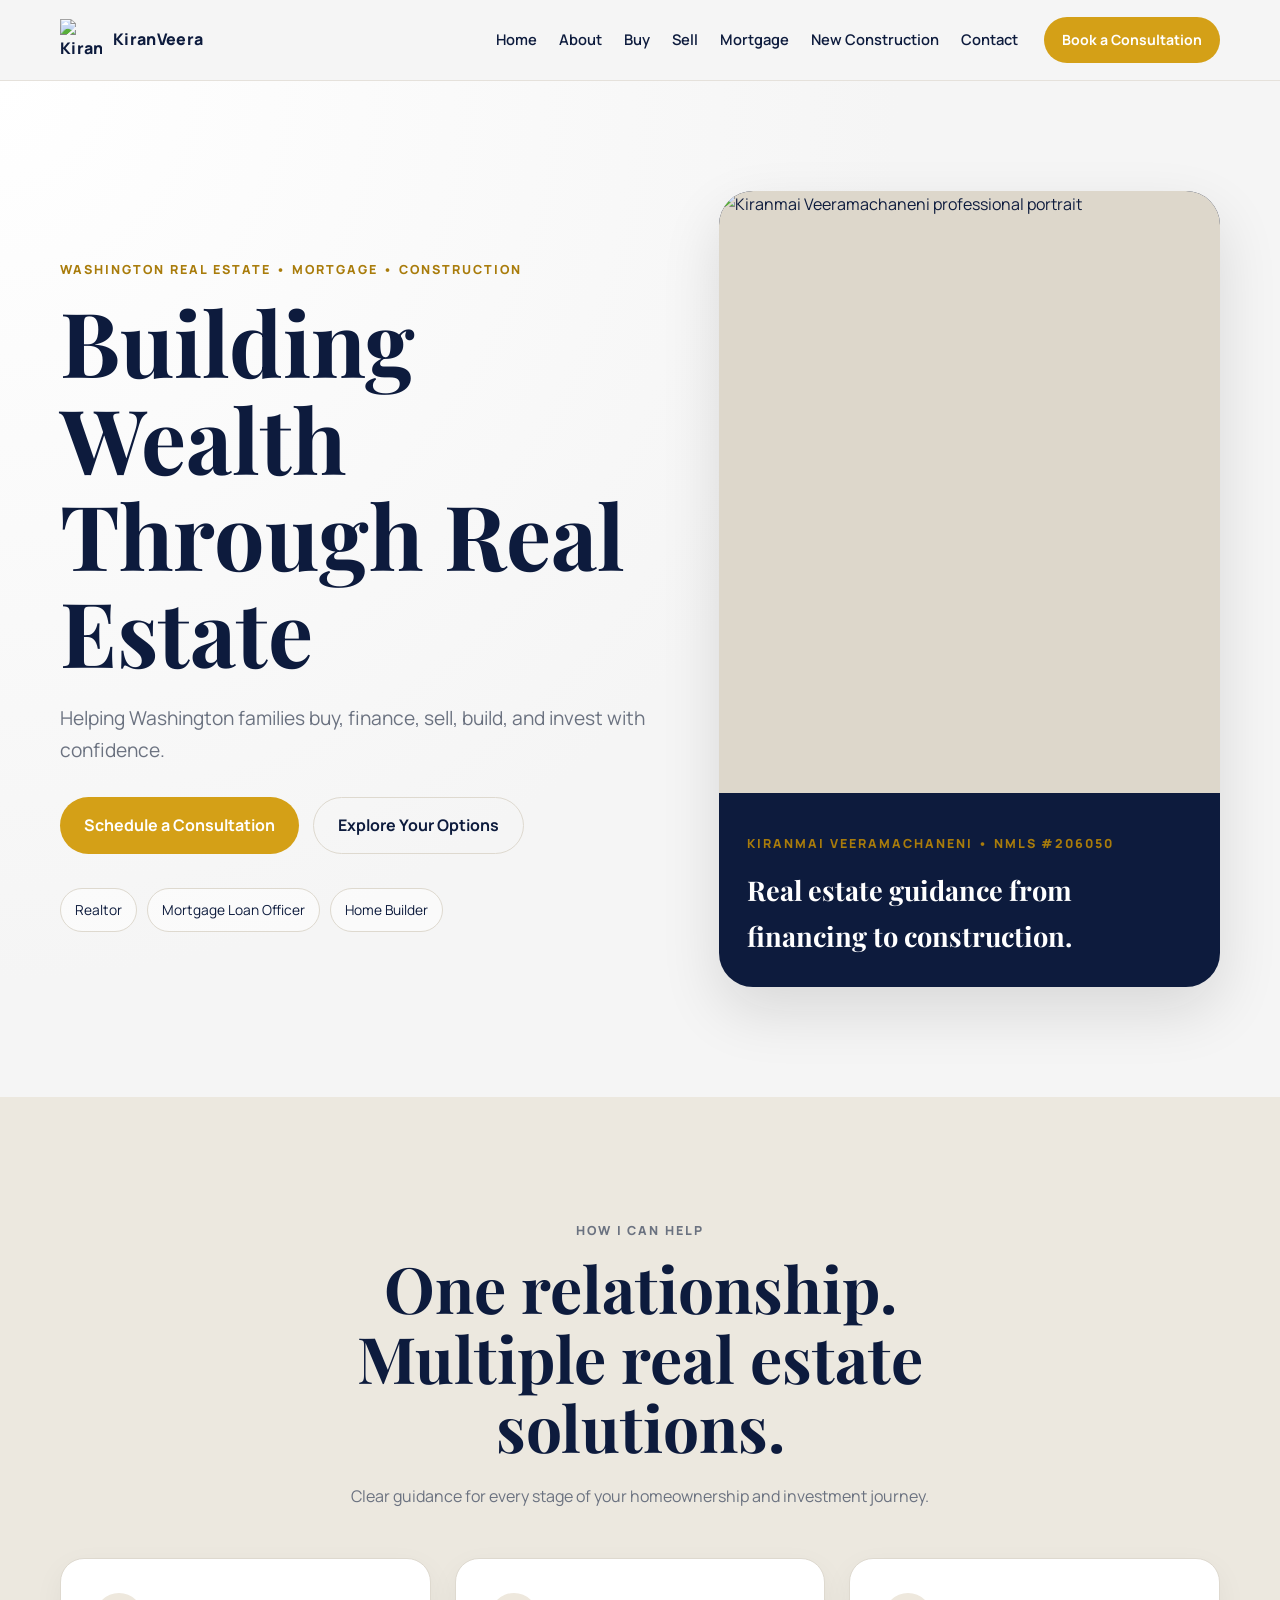
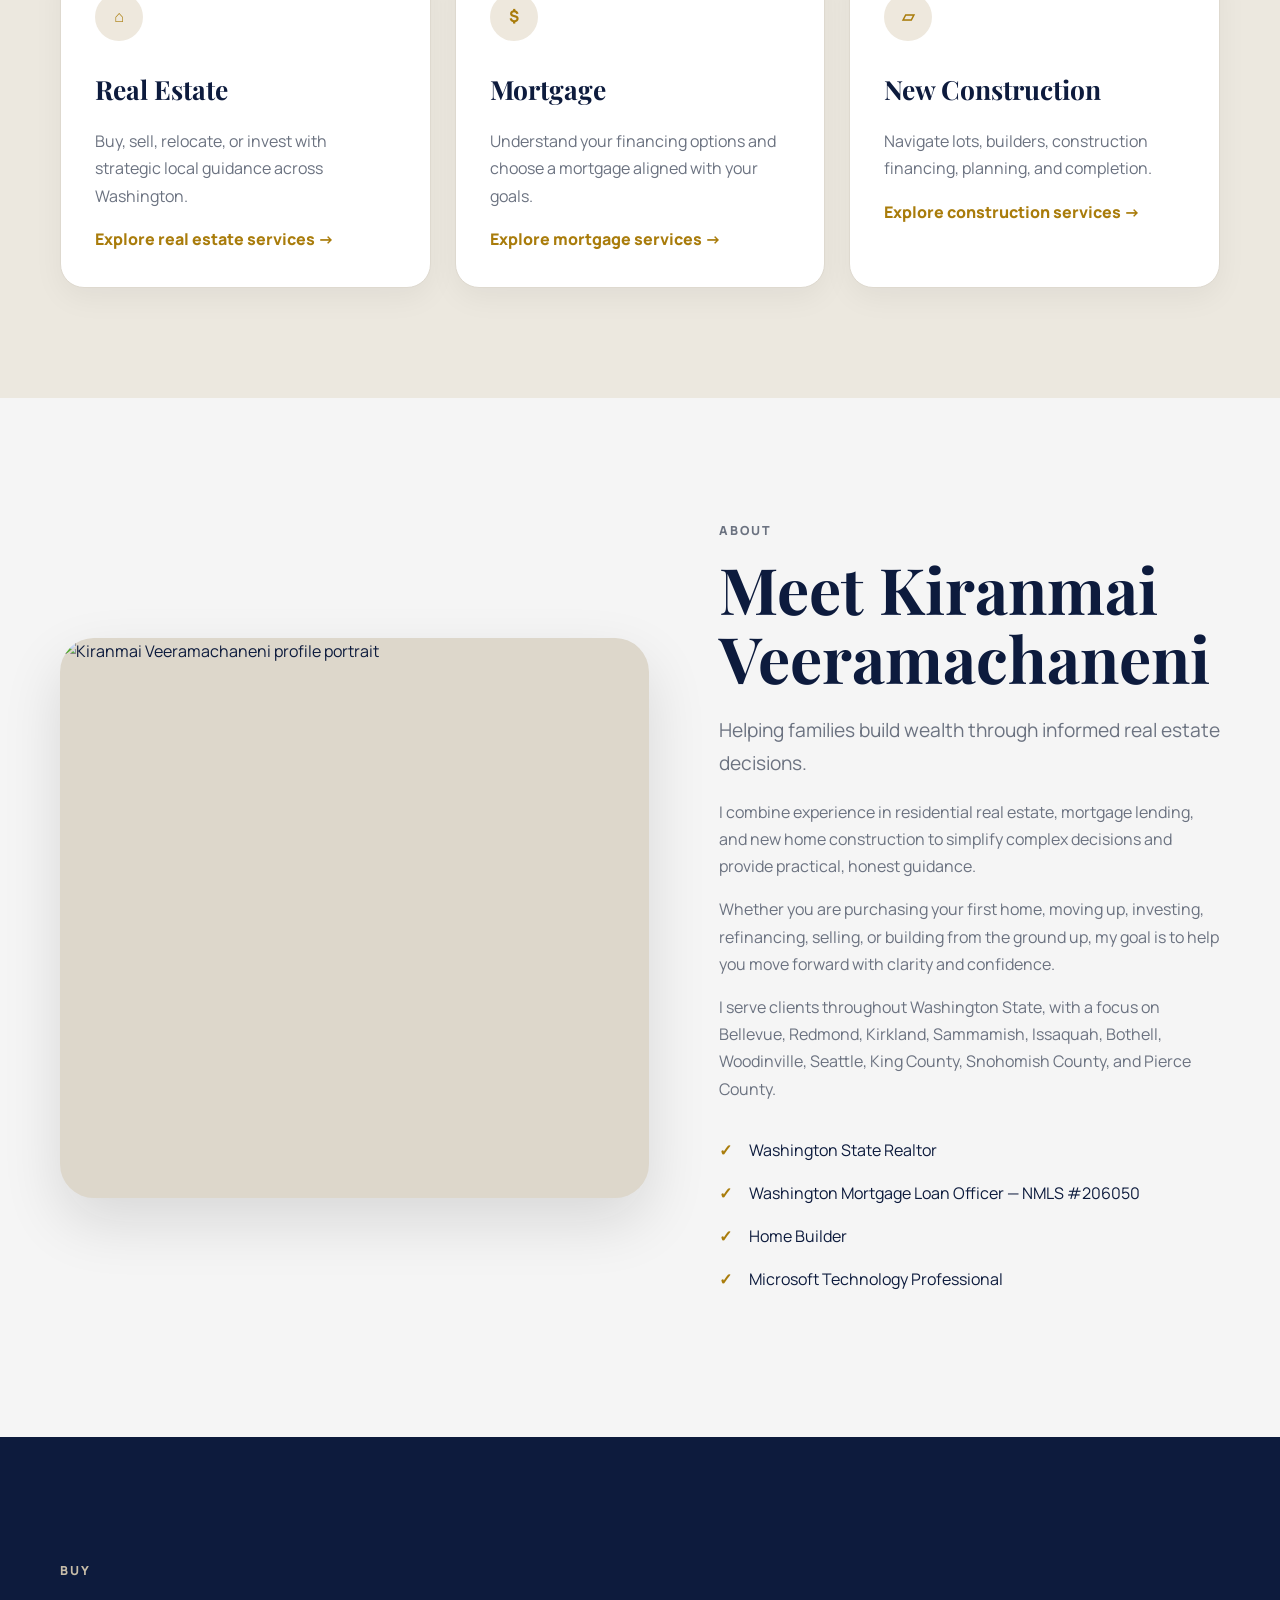
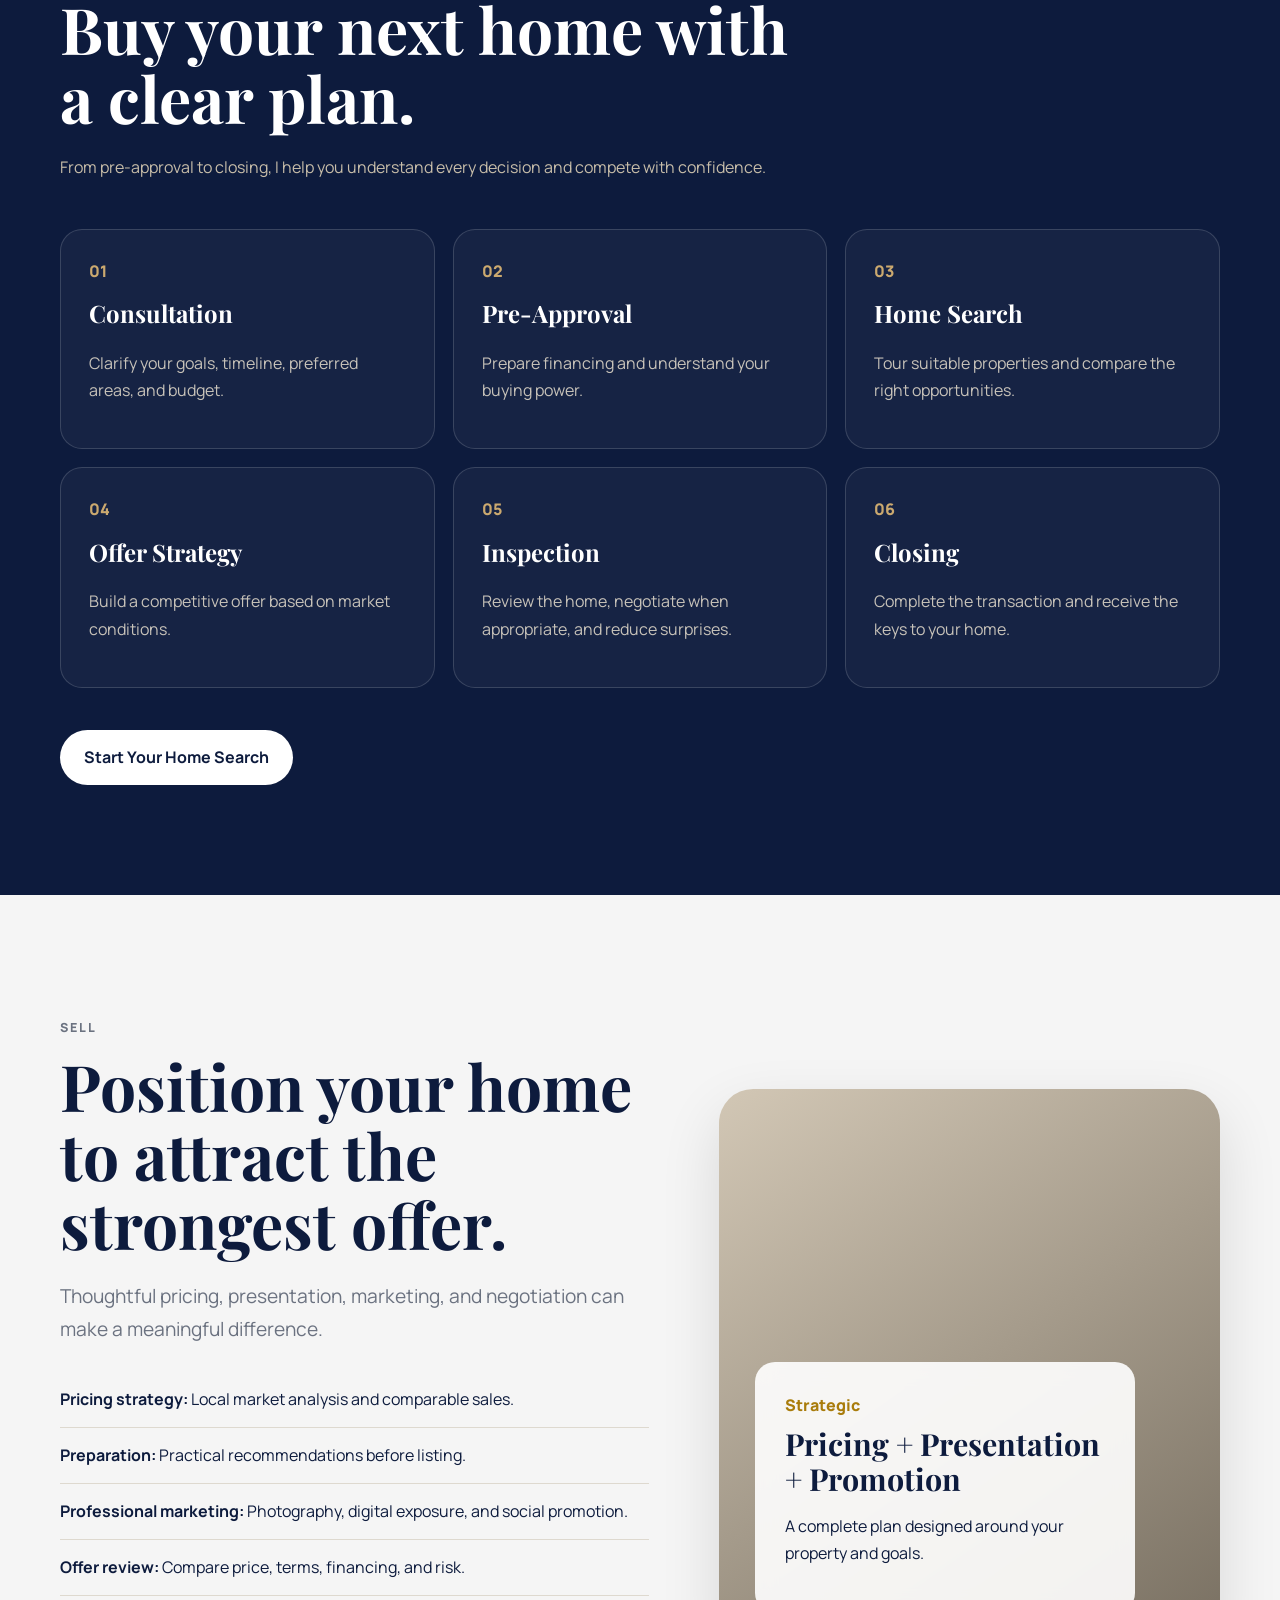
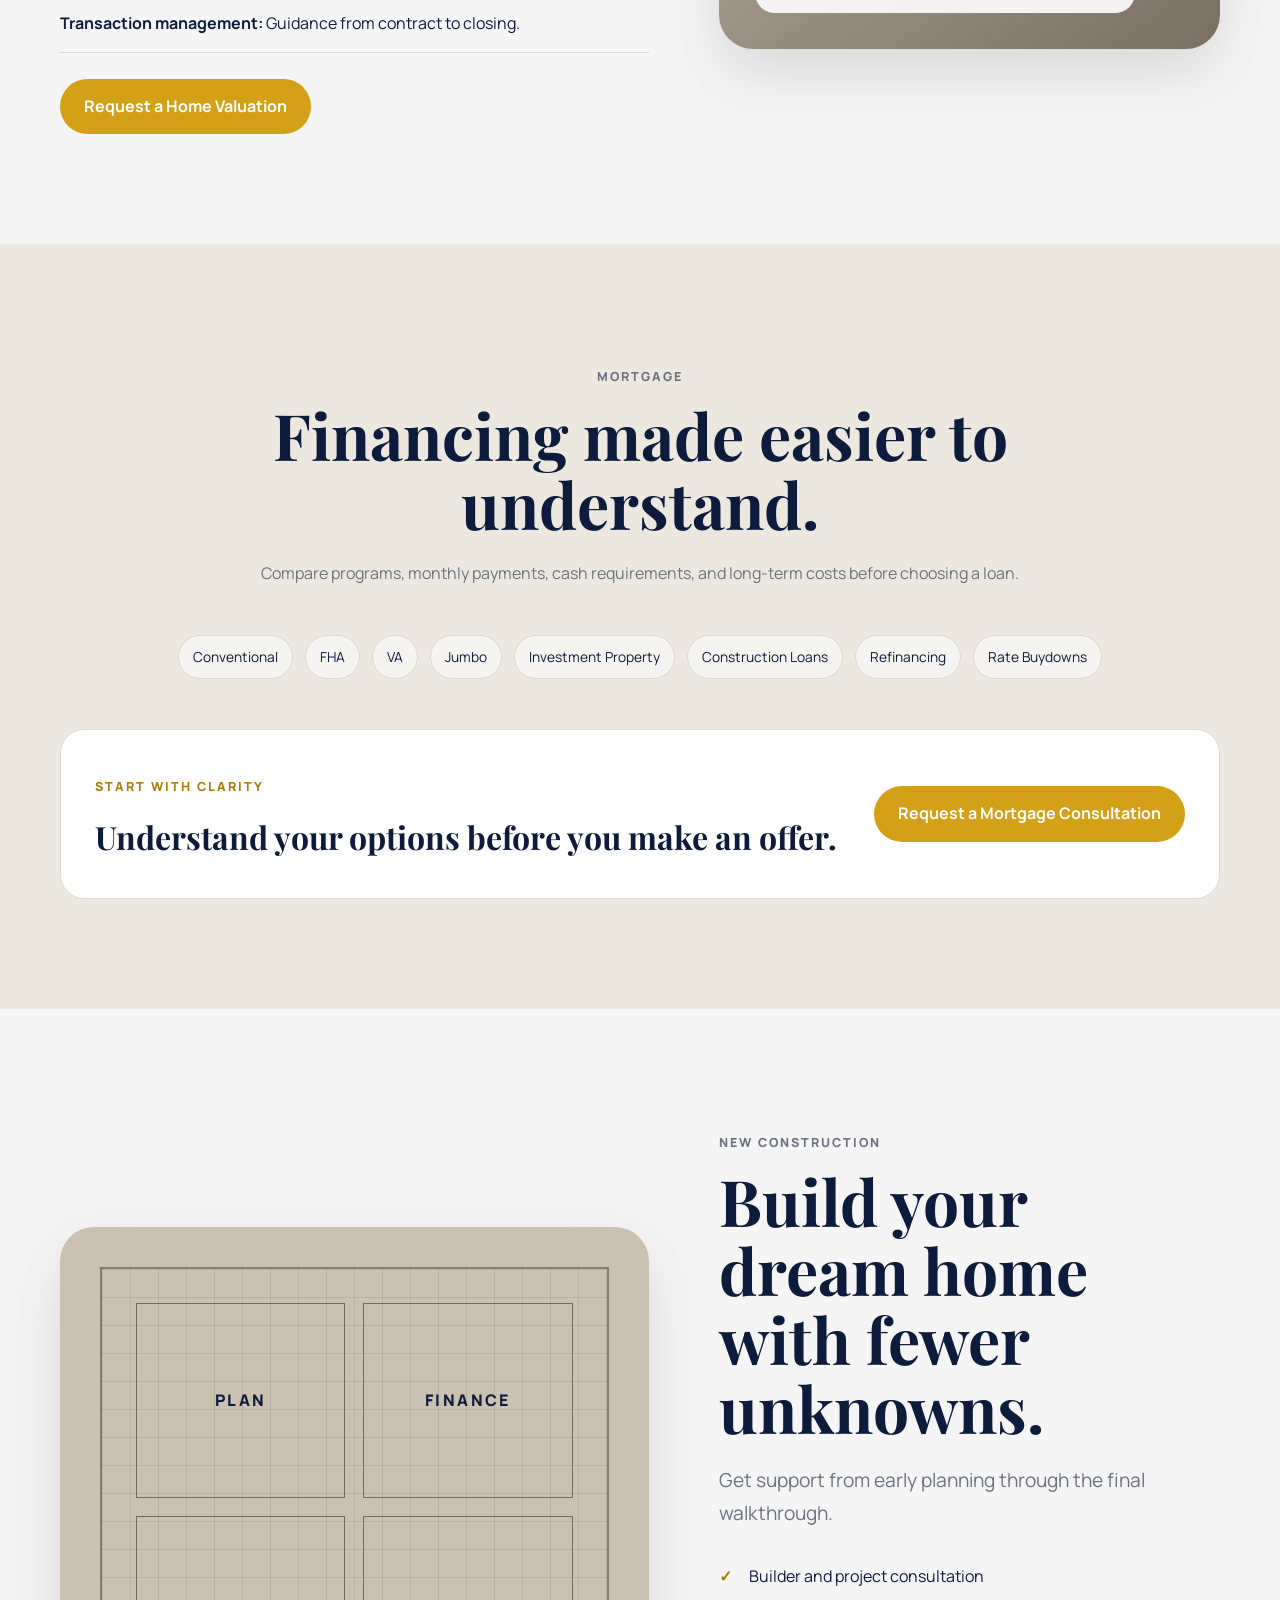
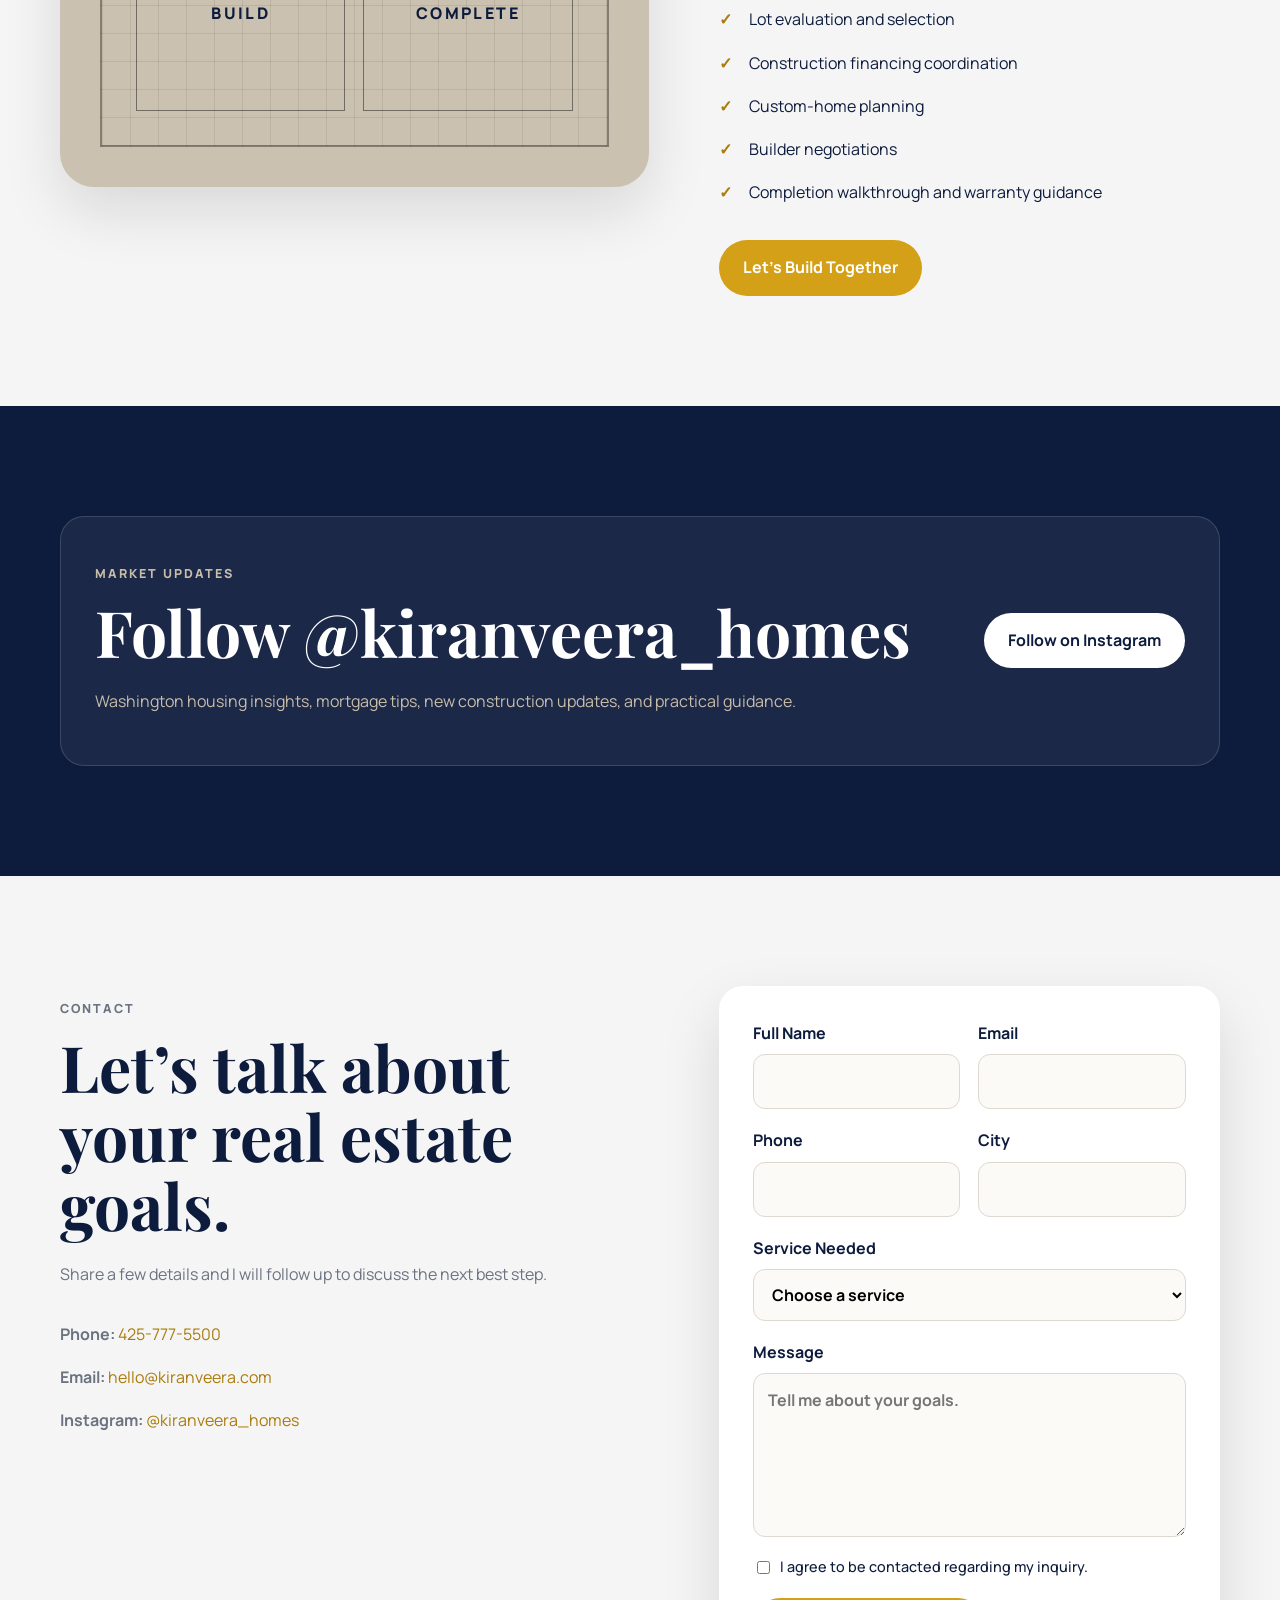
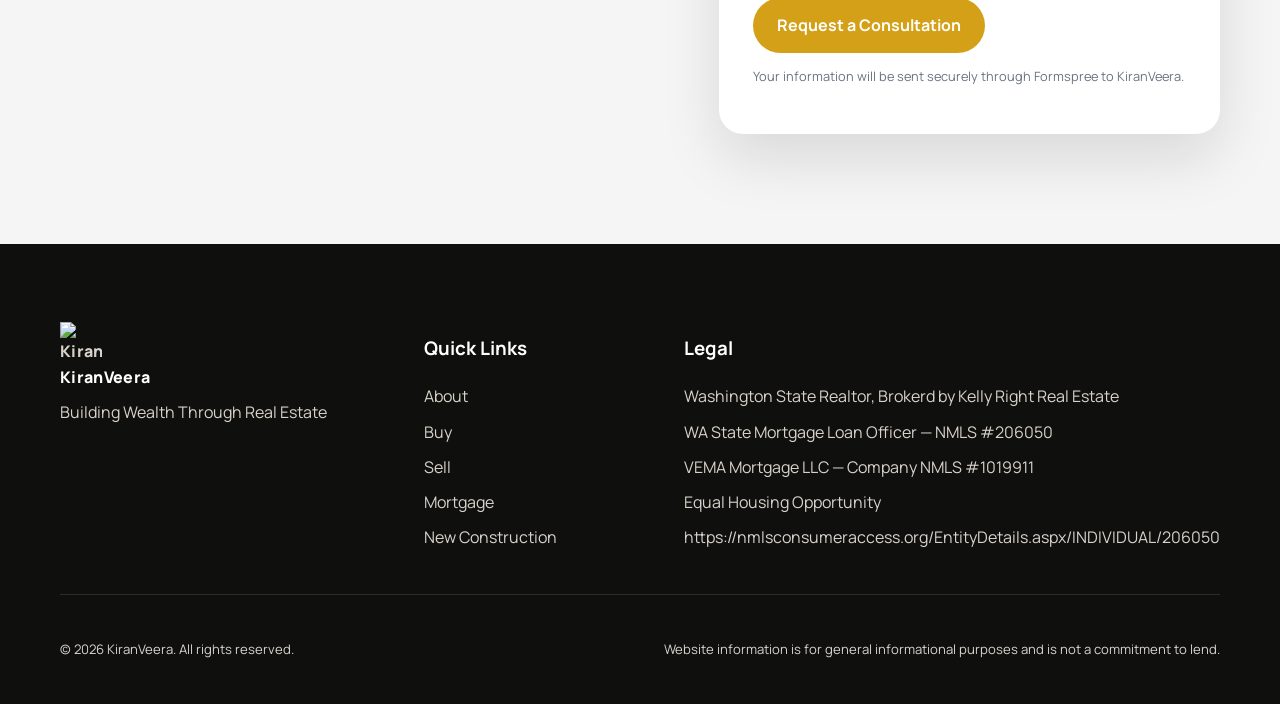
==== commit 224a7b8b: "Update profile image source in index.html" ====
--- a/index.html
+++ b/index.html
@@ -54,7 +54,7 @@
         </div>
 
         <div class="hero-card reveal">
-          <img src="images/kiran-profile.svg" alt="Kiranmai Veeramachaneni professional portrait">
+          <img src="C:\Users\Vajra\Downloads\Profile photo.png" alt="Kiranmai Veeramachaneni professional portrait">
           <div class="hero-card-copy">
             <p class="eyebrow">Kiranmai Veeramachaneni • NMLS #206050</p>
             <h2>Real estate guidance from financing to construction.</h2>
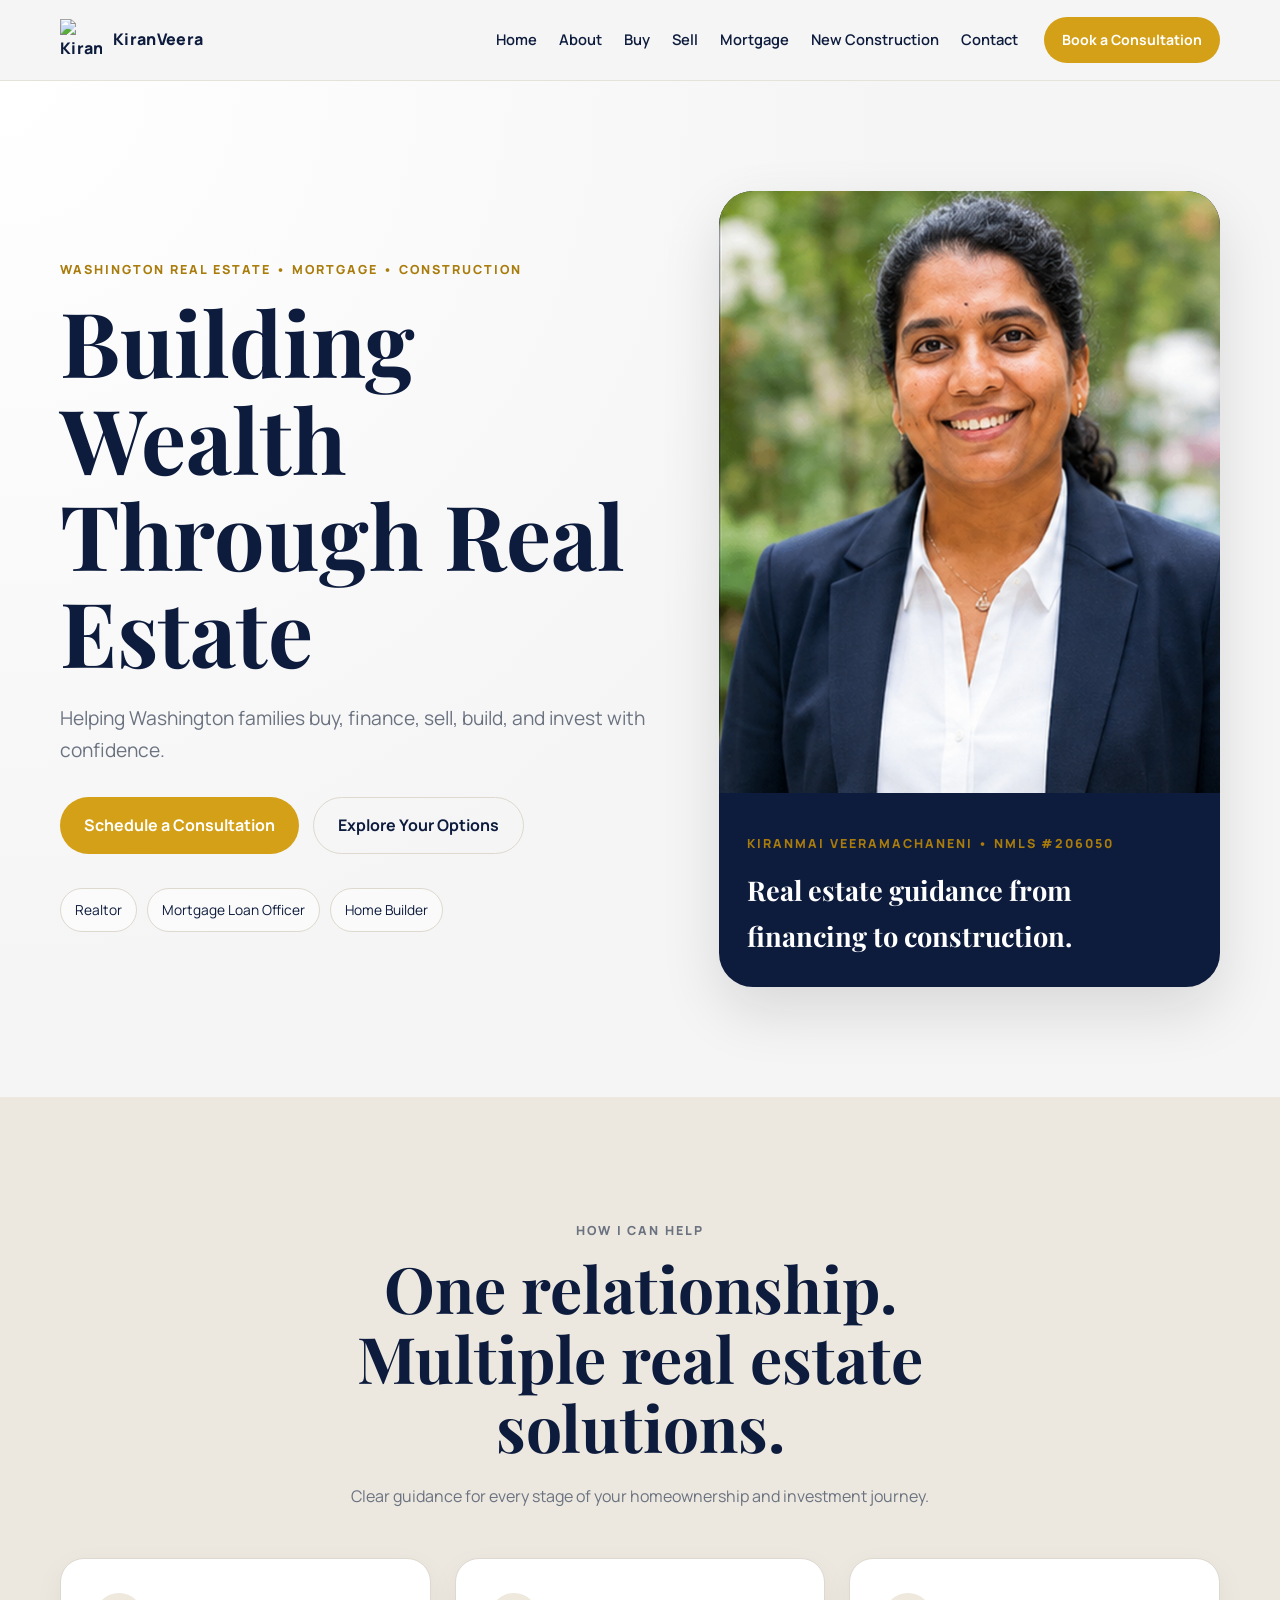
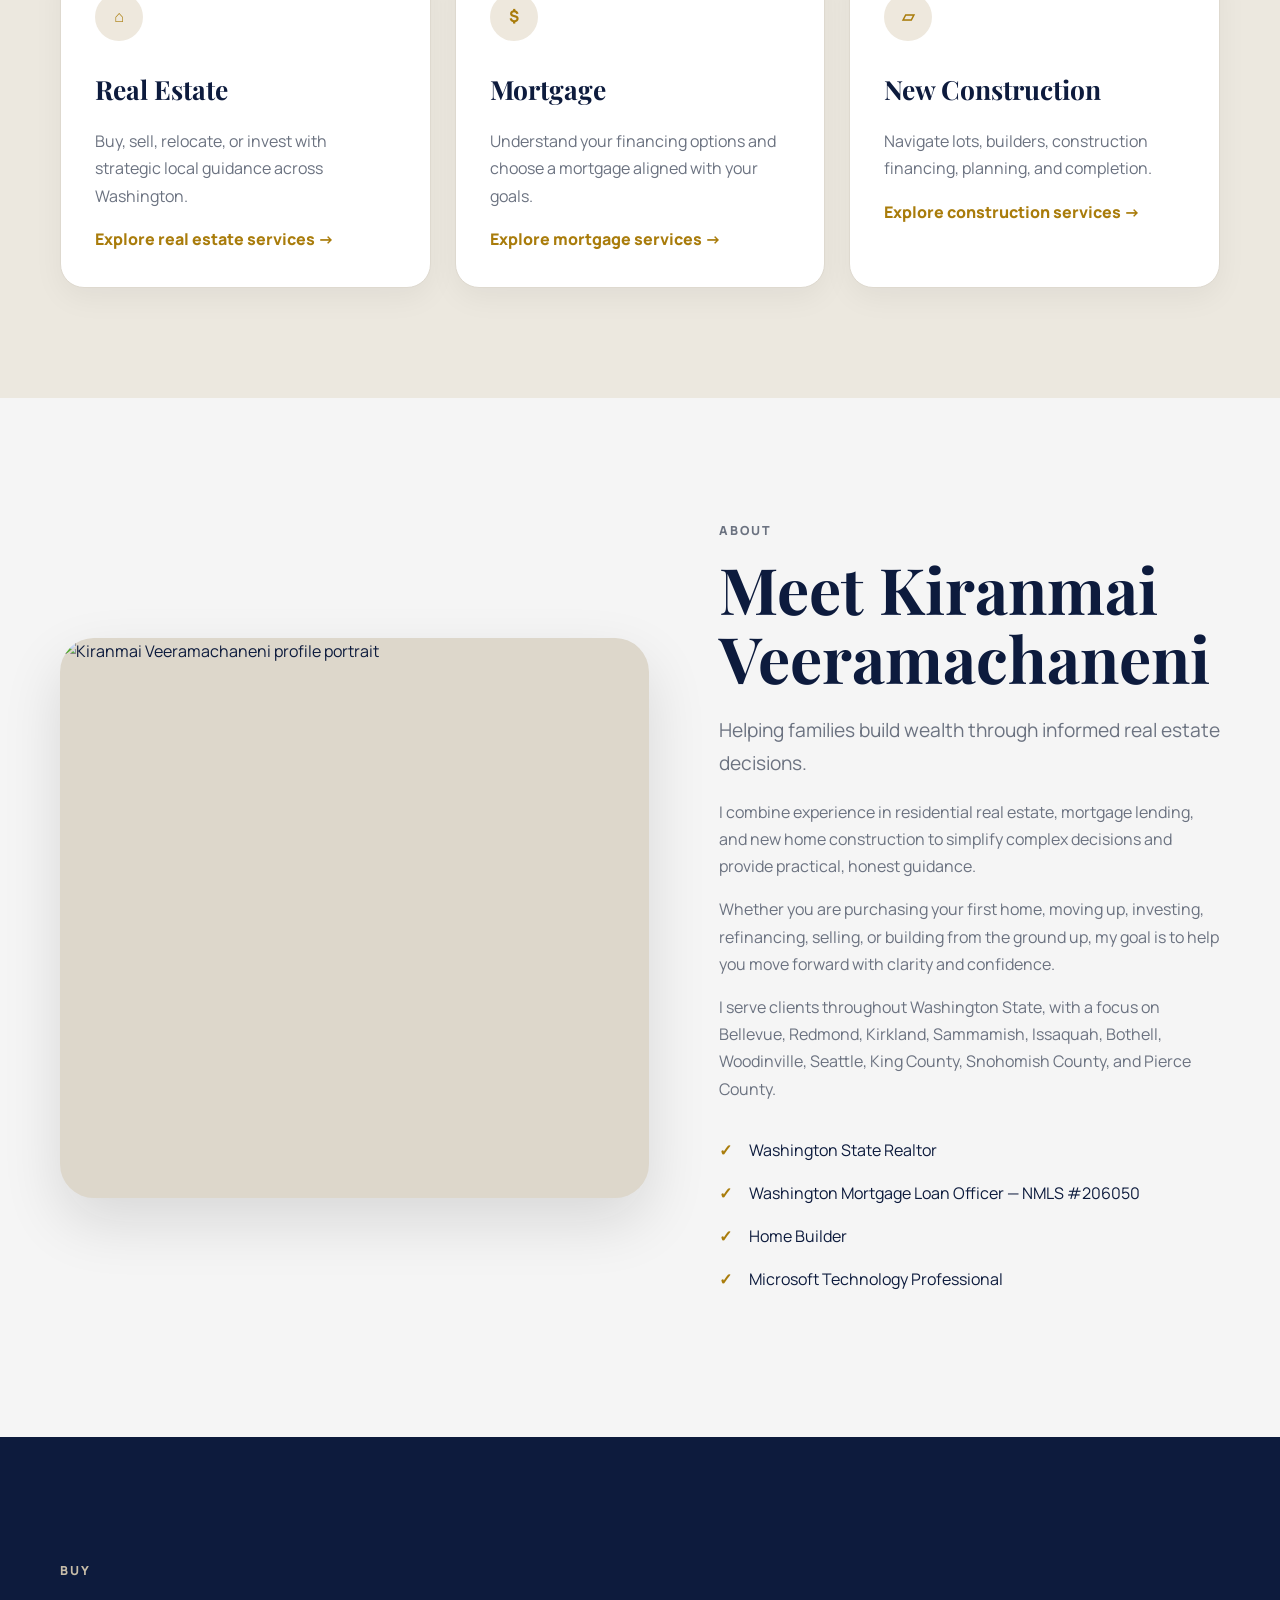
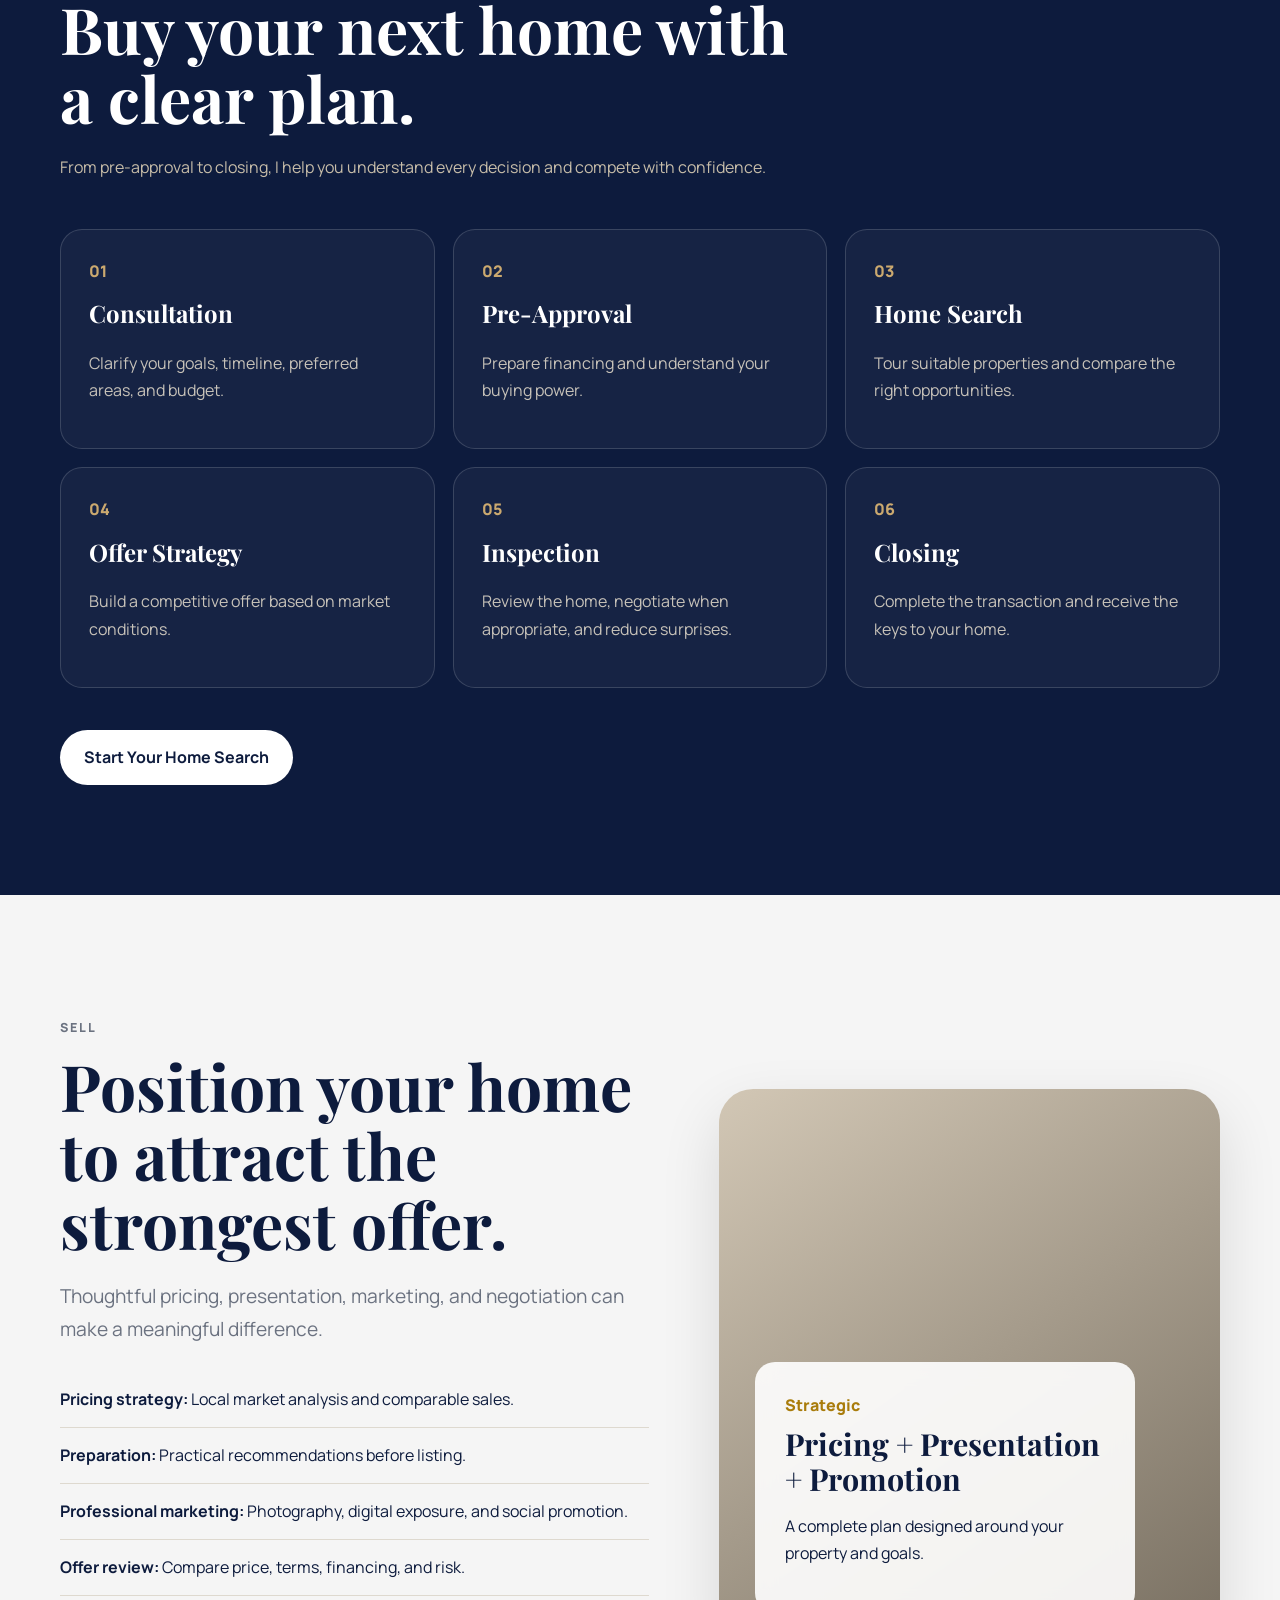
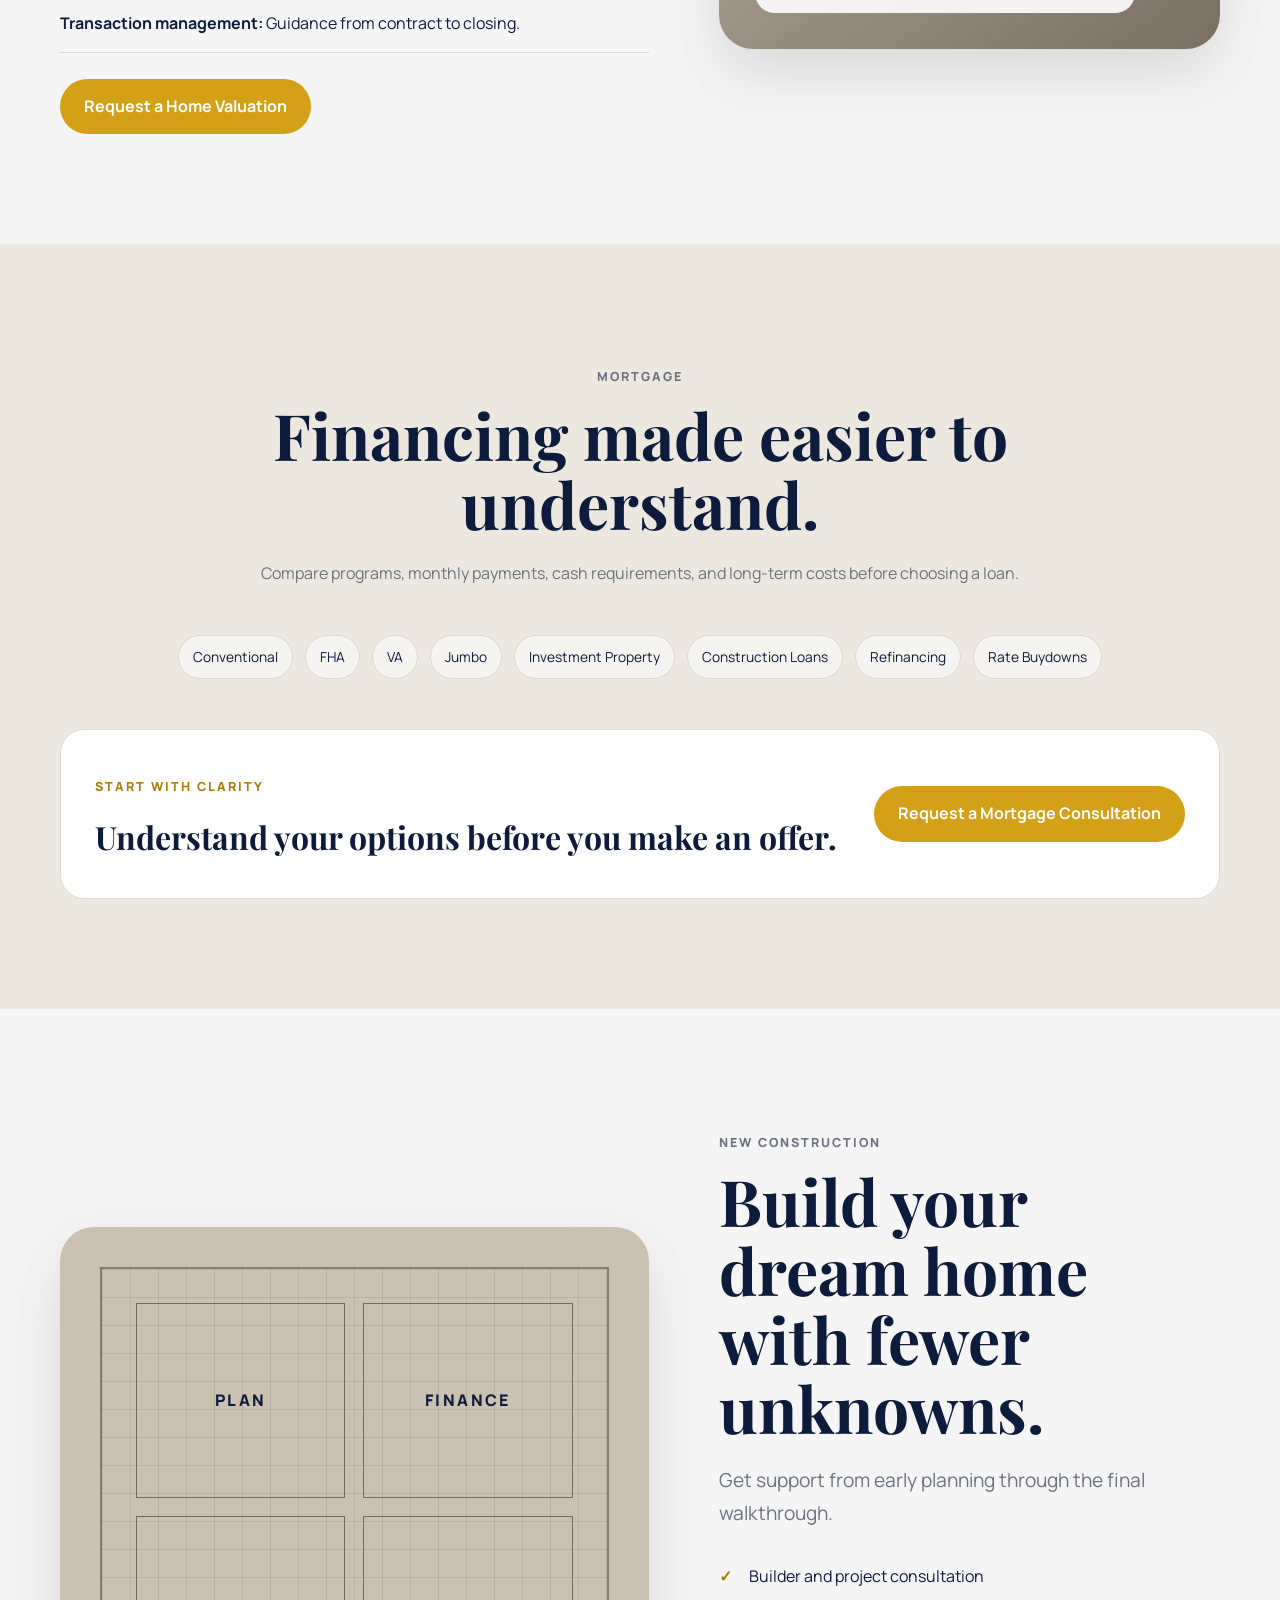
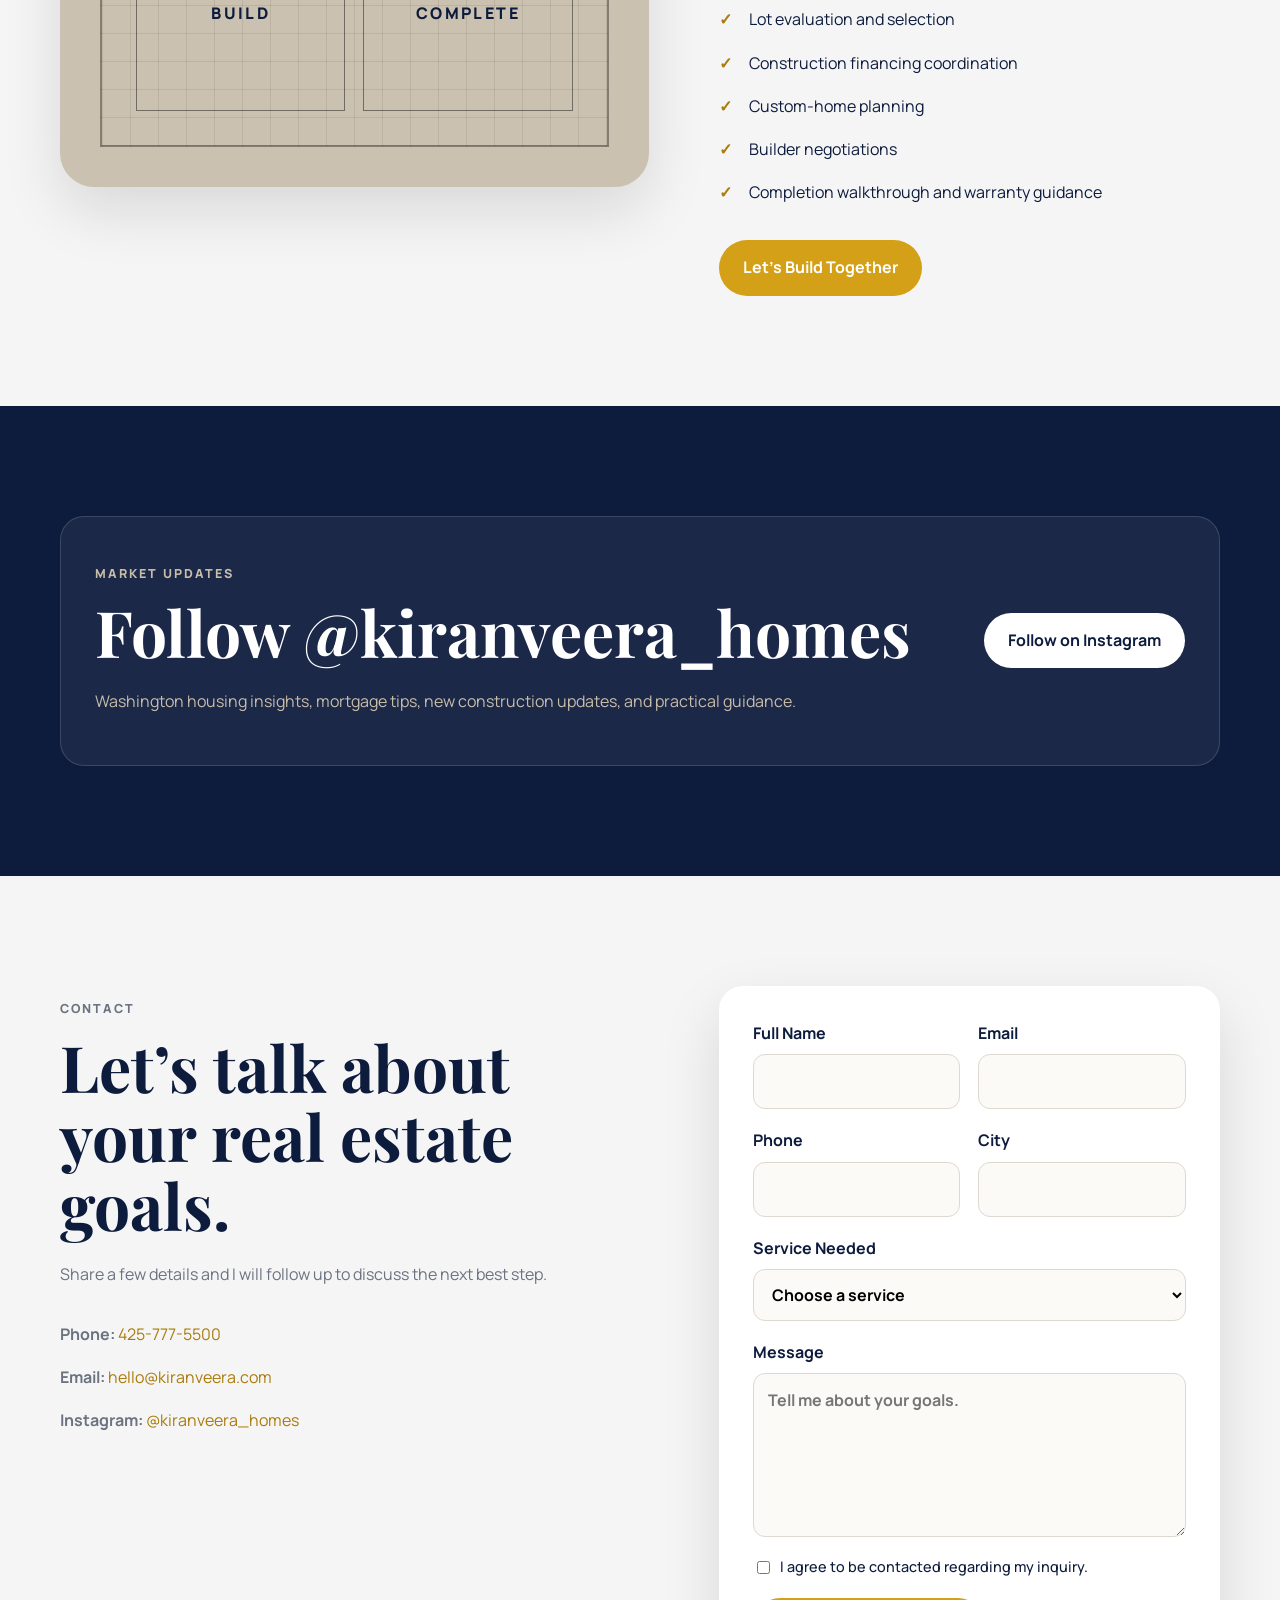
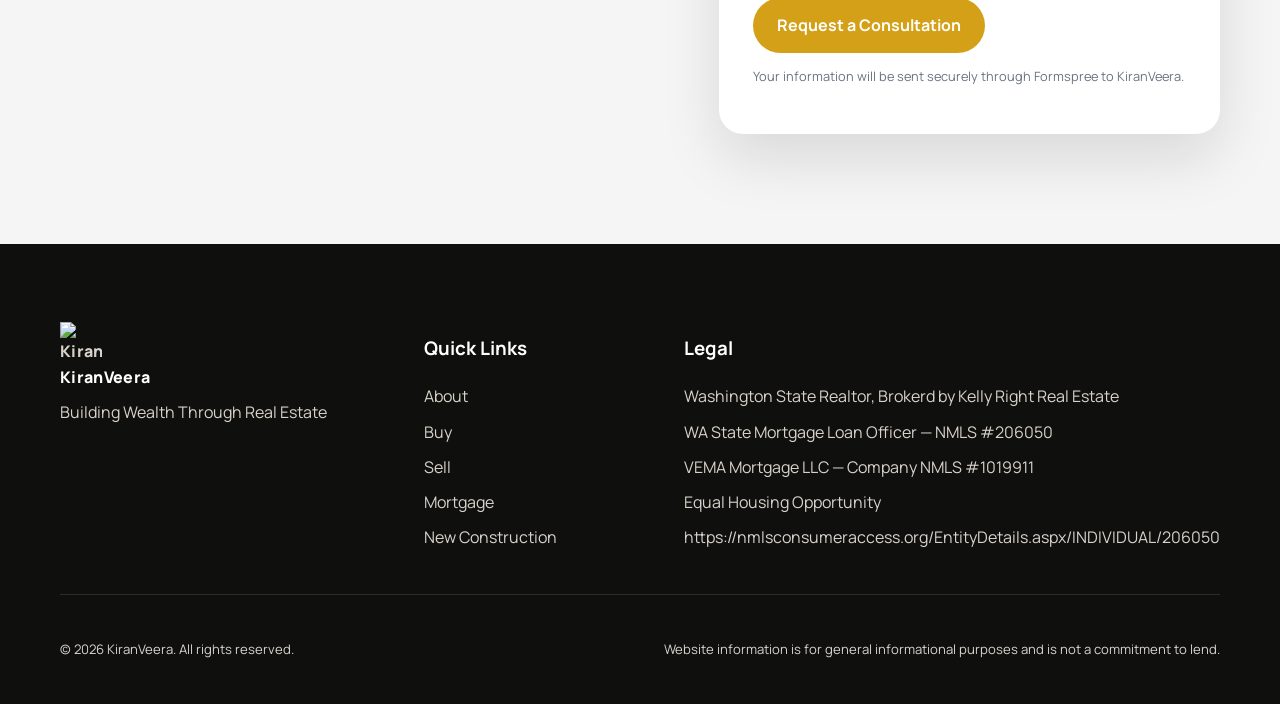
==== commit 1690c592: "Update image source path for profile photo" ====
--- a/index.html
+++ b/index.html
@@ -54,7 +54,7 @@
         </div>
 
         <div class="hero-card reveal">
-          <img src="C:\Users\Vajra\Downloads\Profile photo.png" alt="Kiranmai Veeramachaneni professional portrait">
+          <img src="Profile photo.png" alt="Kiranmai Veeramachaneni professional portrait">
           <div class="hero-card-copy">
             <p class="eyebrow">Kiranmai Veeramachaneni • NMLS #206050</p>
             <h2>Real estate guidance from financing to construction.</h2>
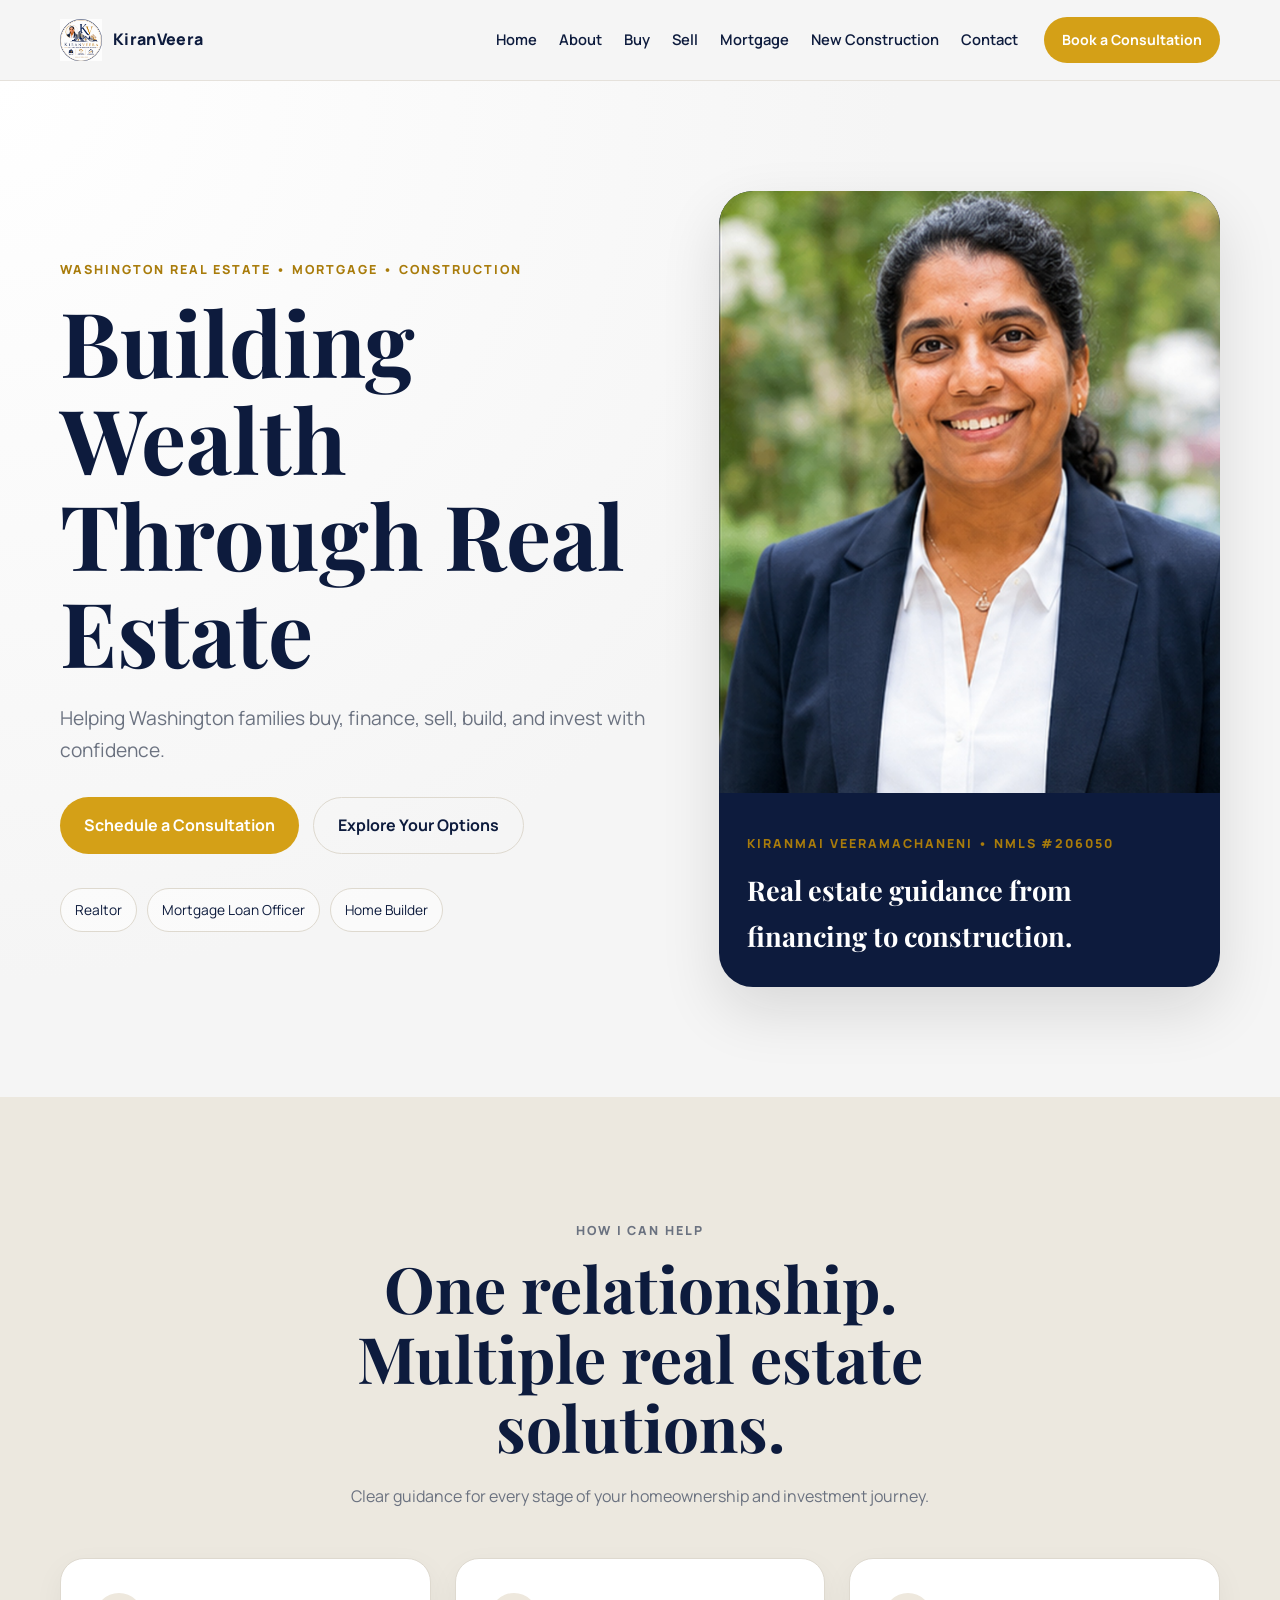
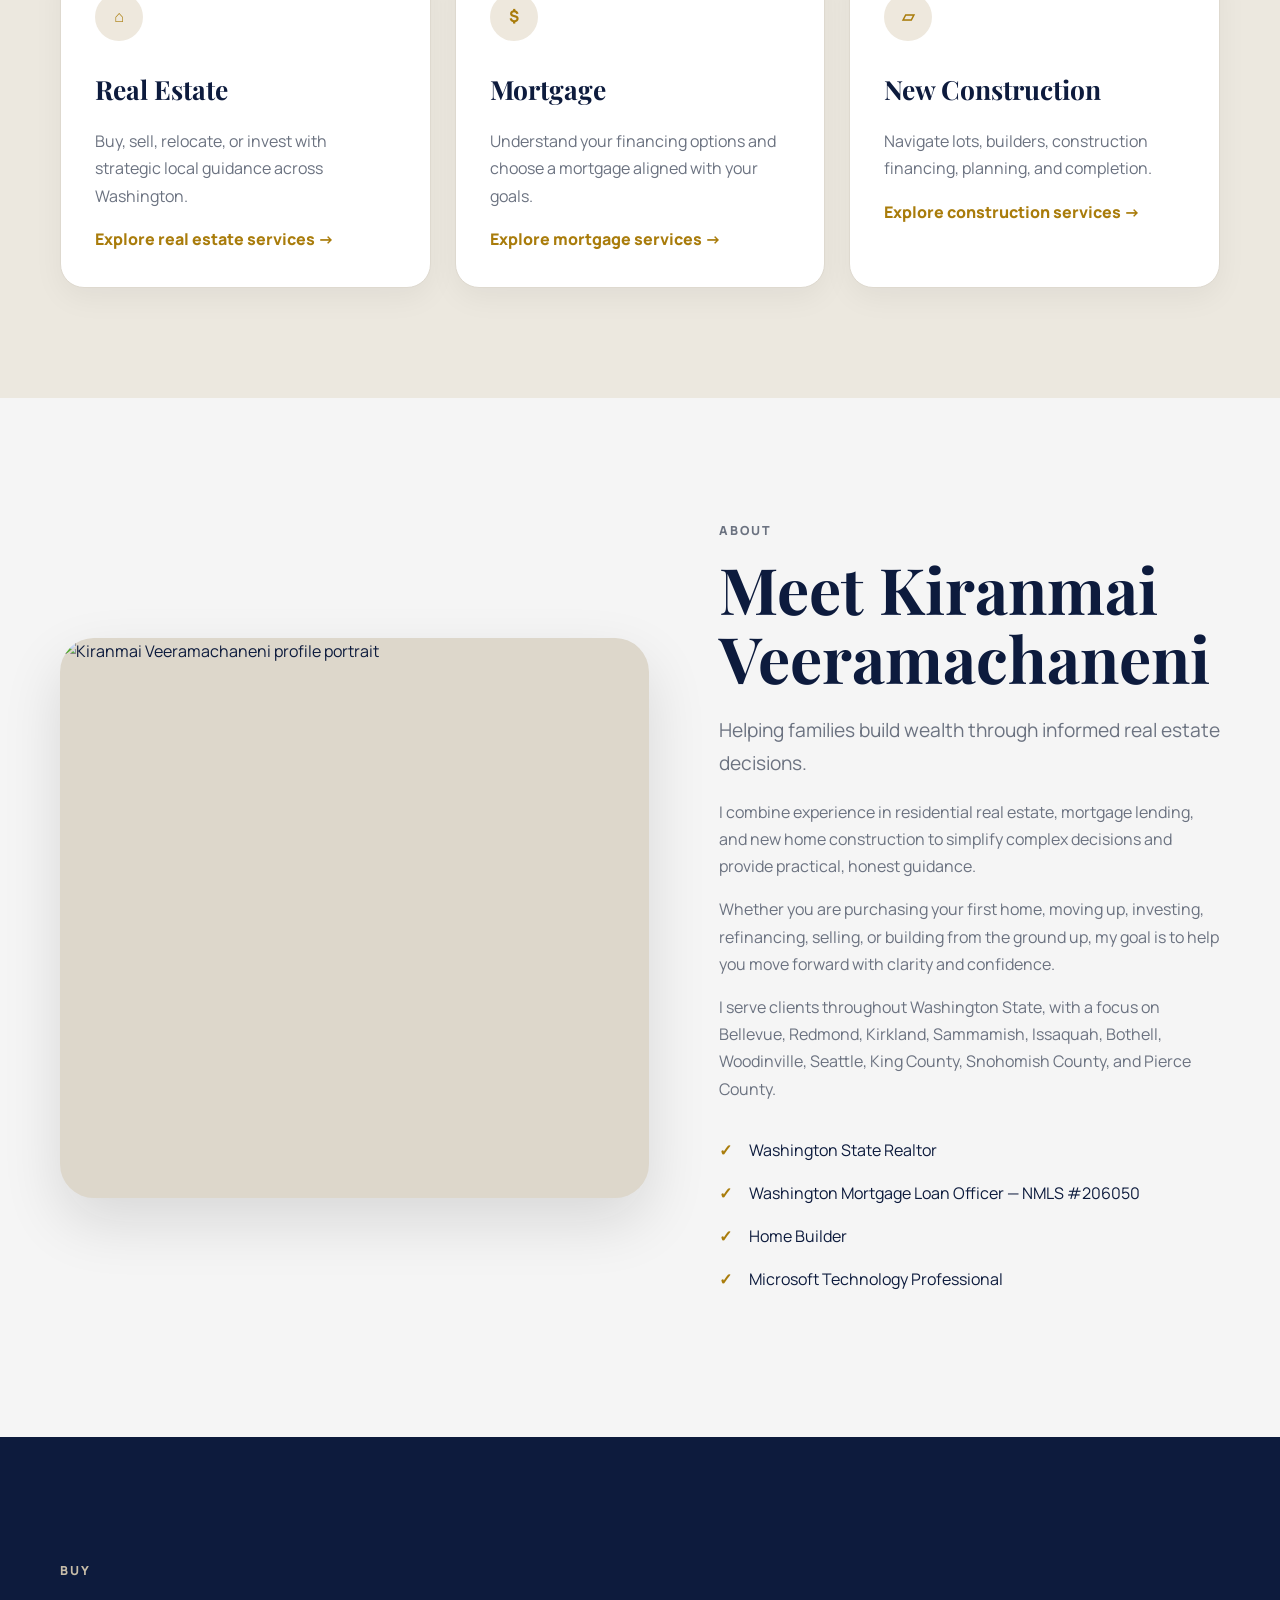
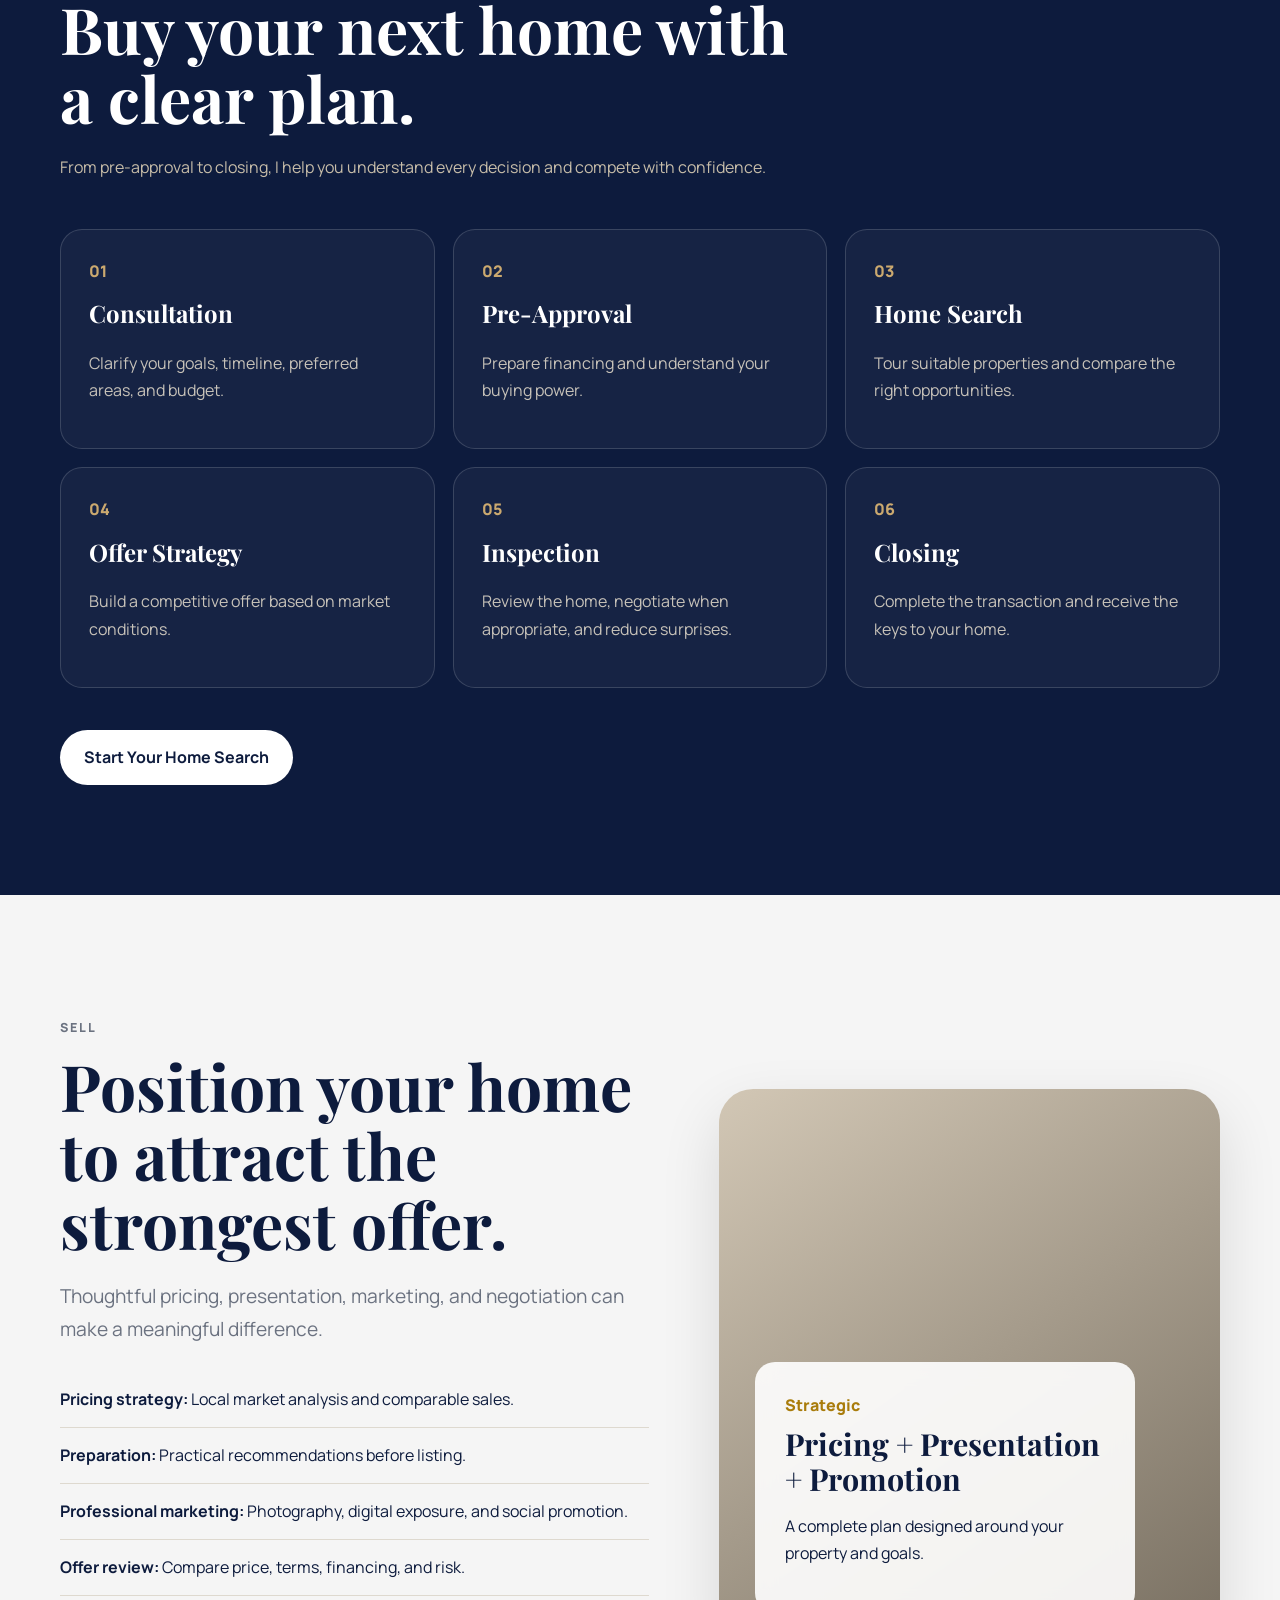
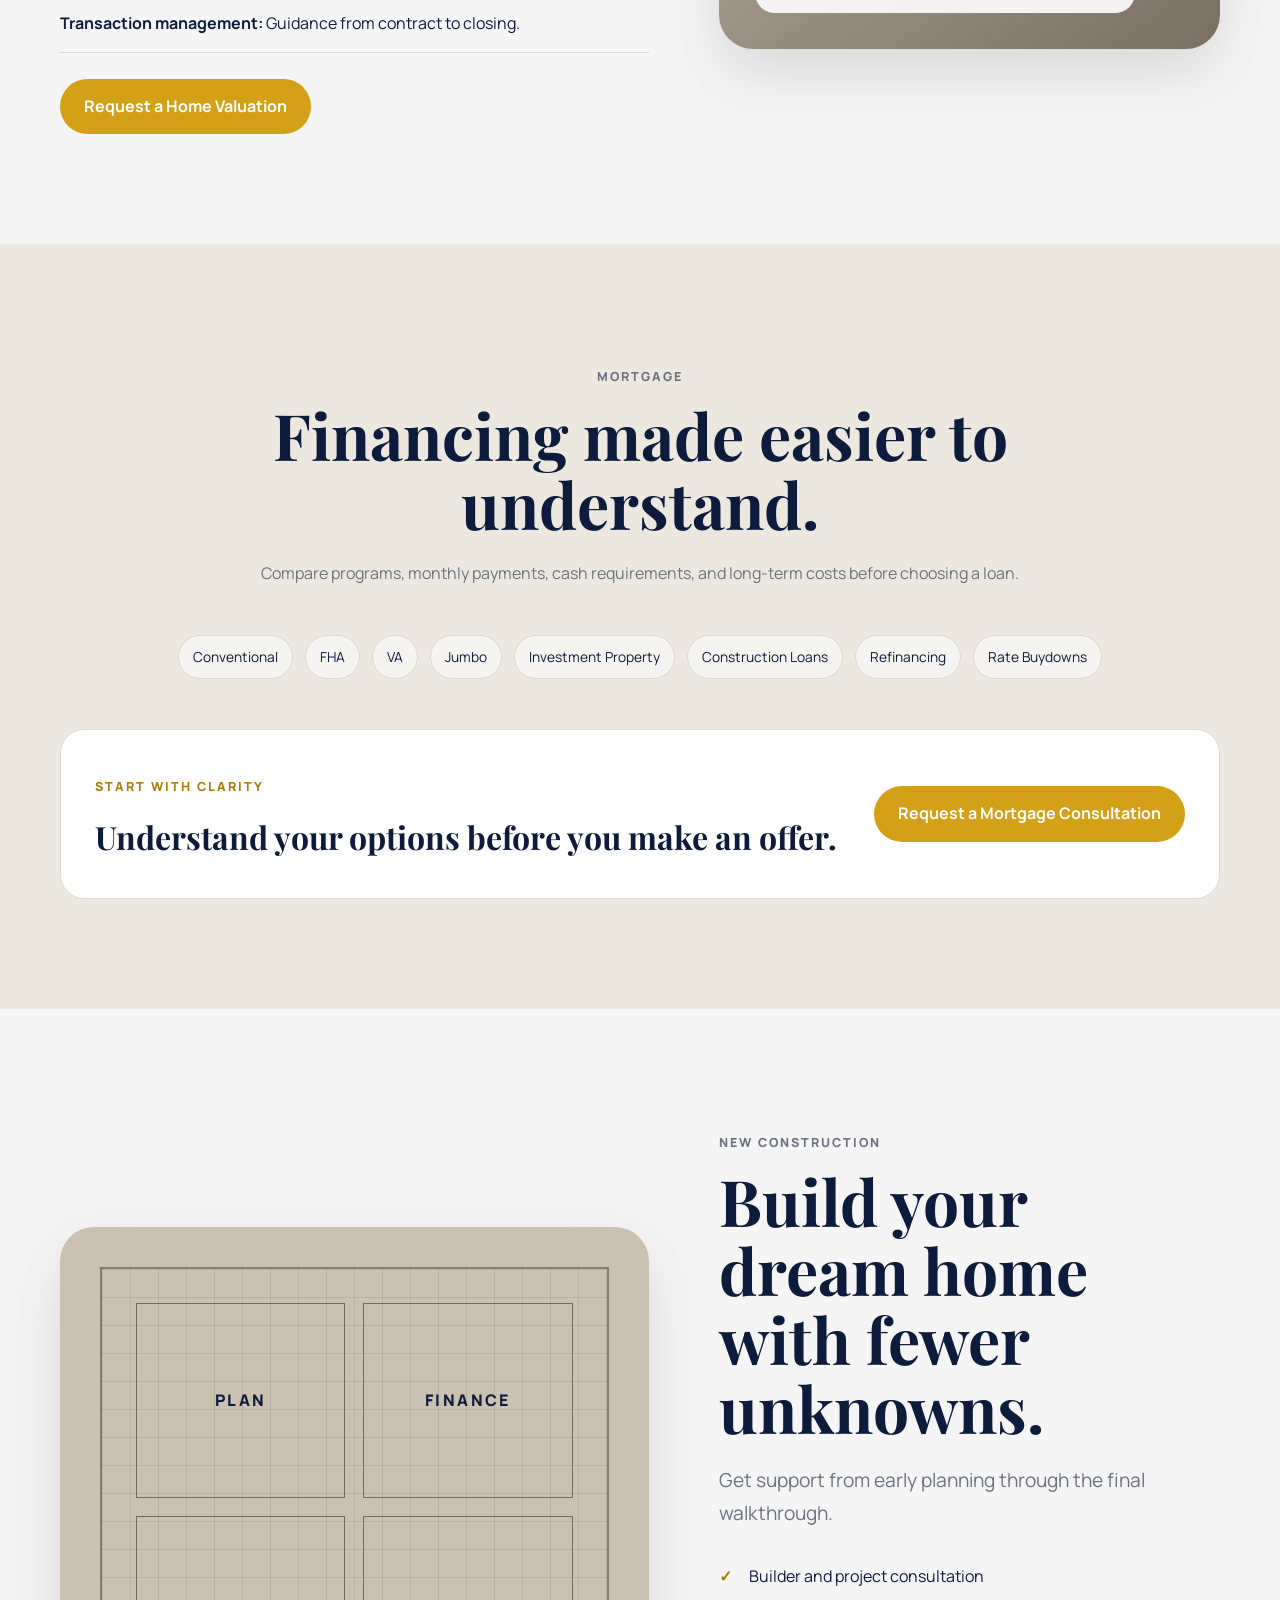
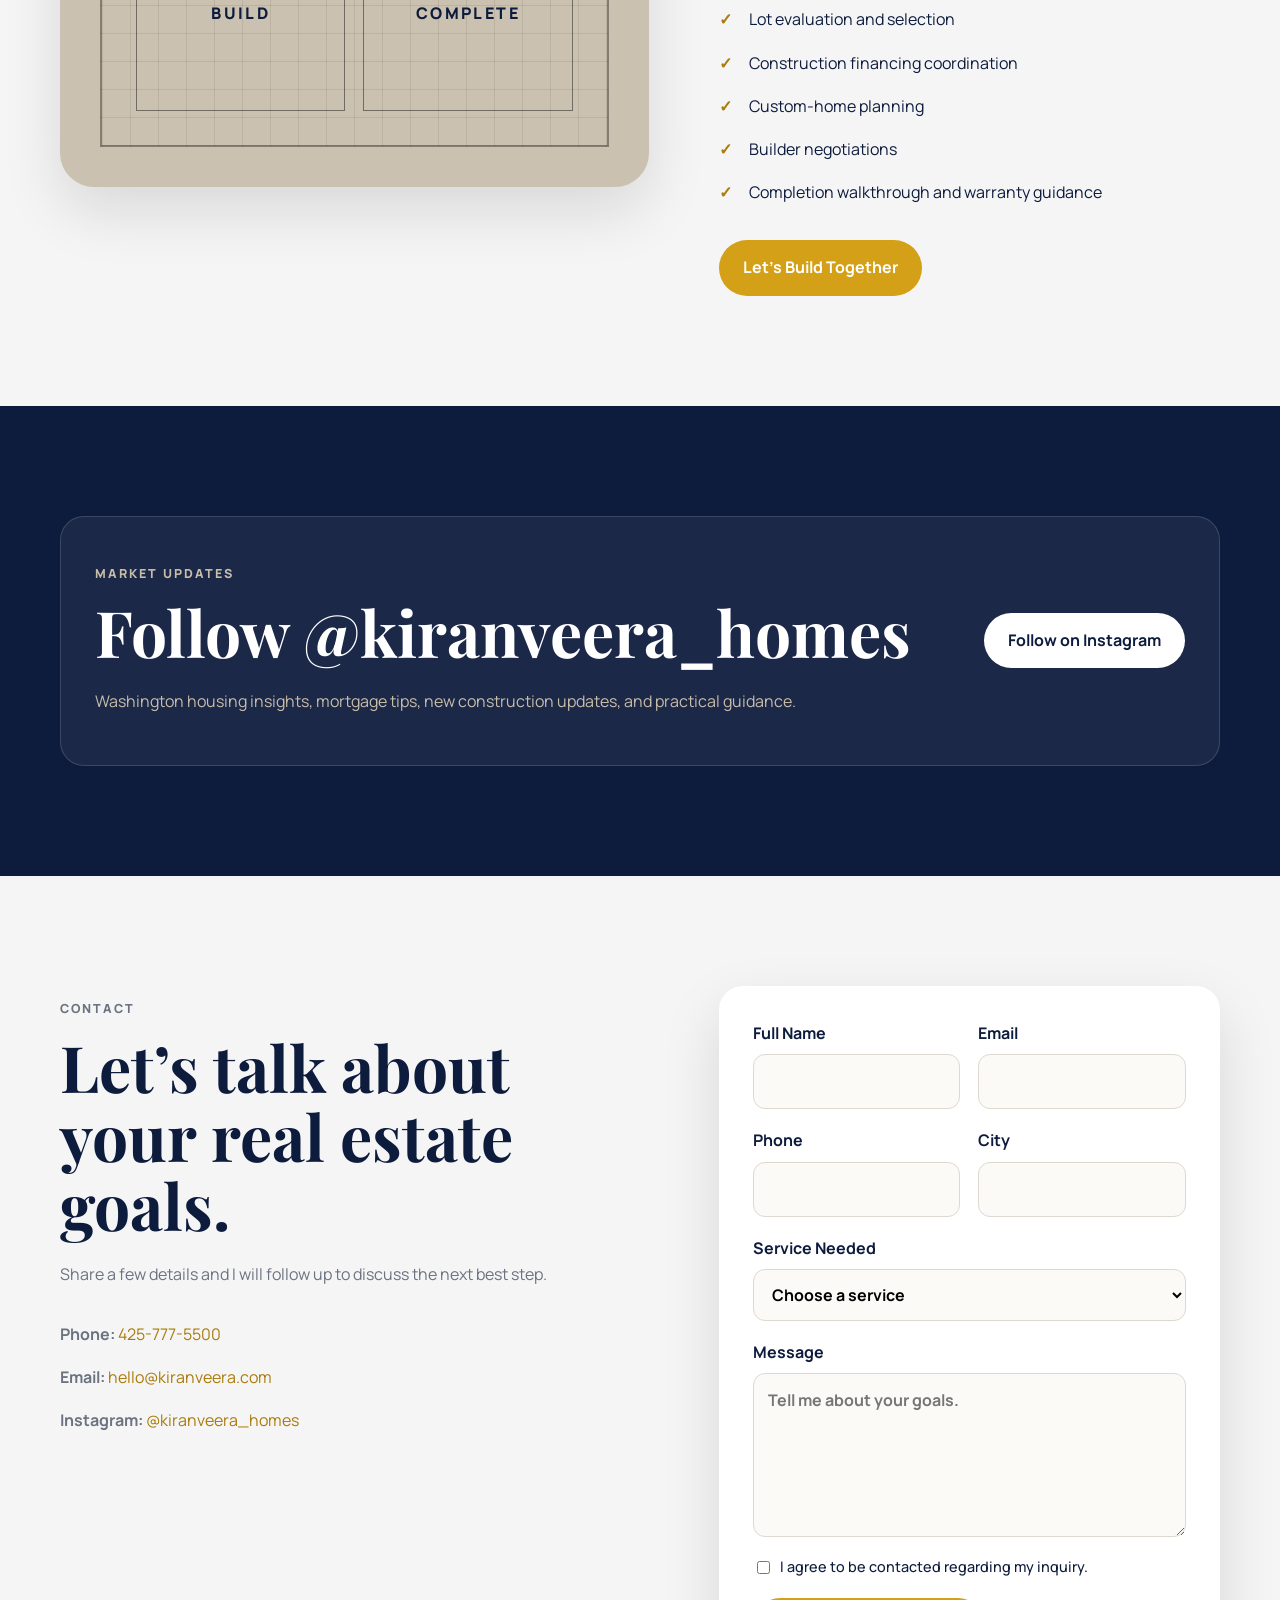
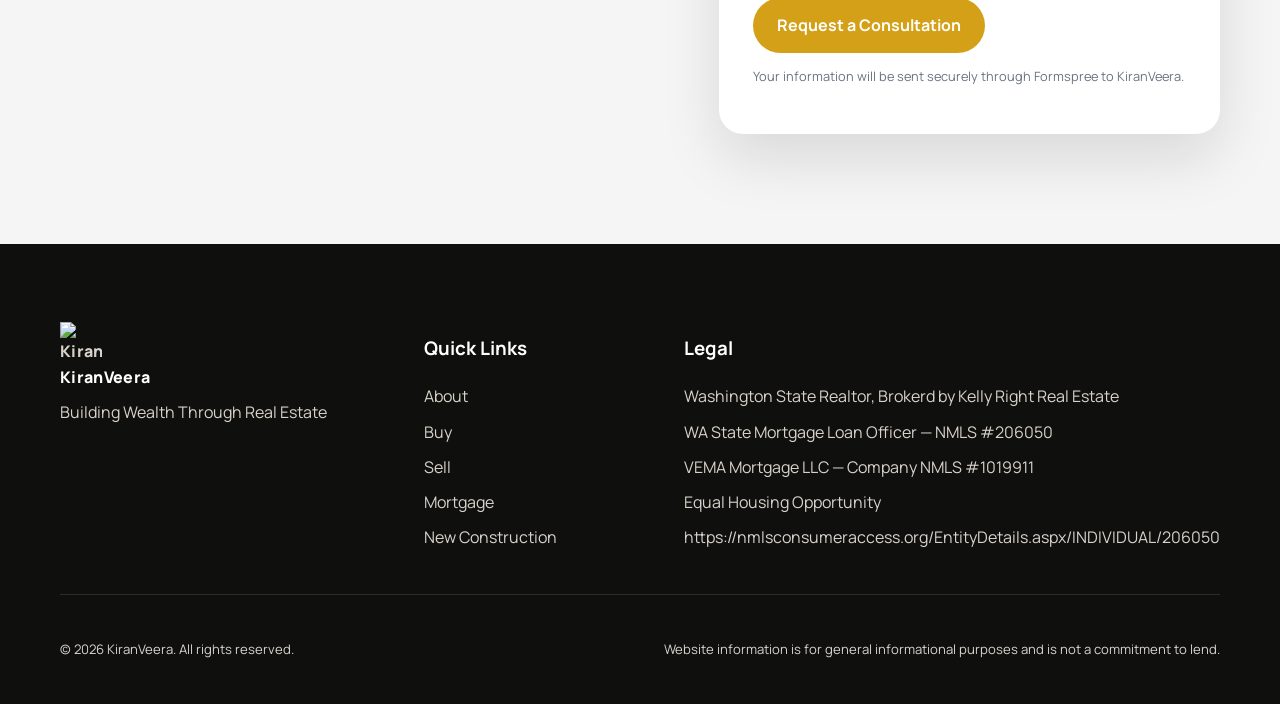
==== commit a55429fc: "Replace logo image with ChatGPT image" ====
--- a/index.html
+++ b/index.html
@@ -15,7 +15,7 @@
   <header class="site-header">
     <div class="container nav-wrap">
       <a class="brand" href="#home" aria-label="Kiran Veera home">
-        <img src="images/kiranveera-logo.svg" alt="Kiran Veera logo">
+        <img src="ChatGPT Image Jul 17, 2026, 02_23_17 PM.png" alt="Kiran Veera logo">
         <span>KiranVeera</span>
       </a>
 
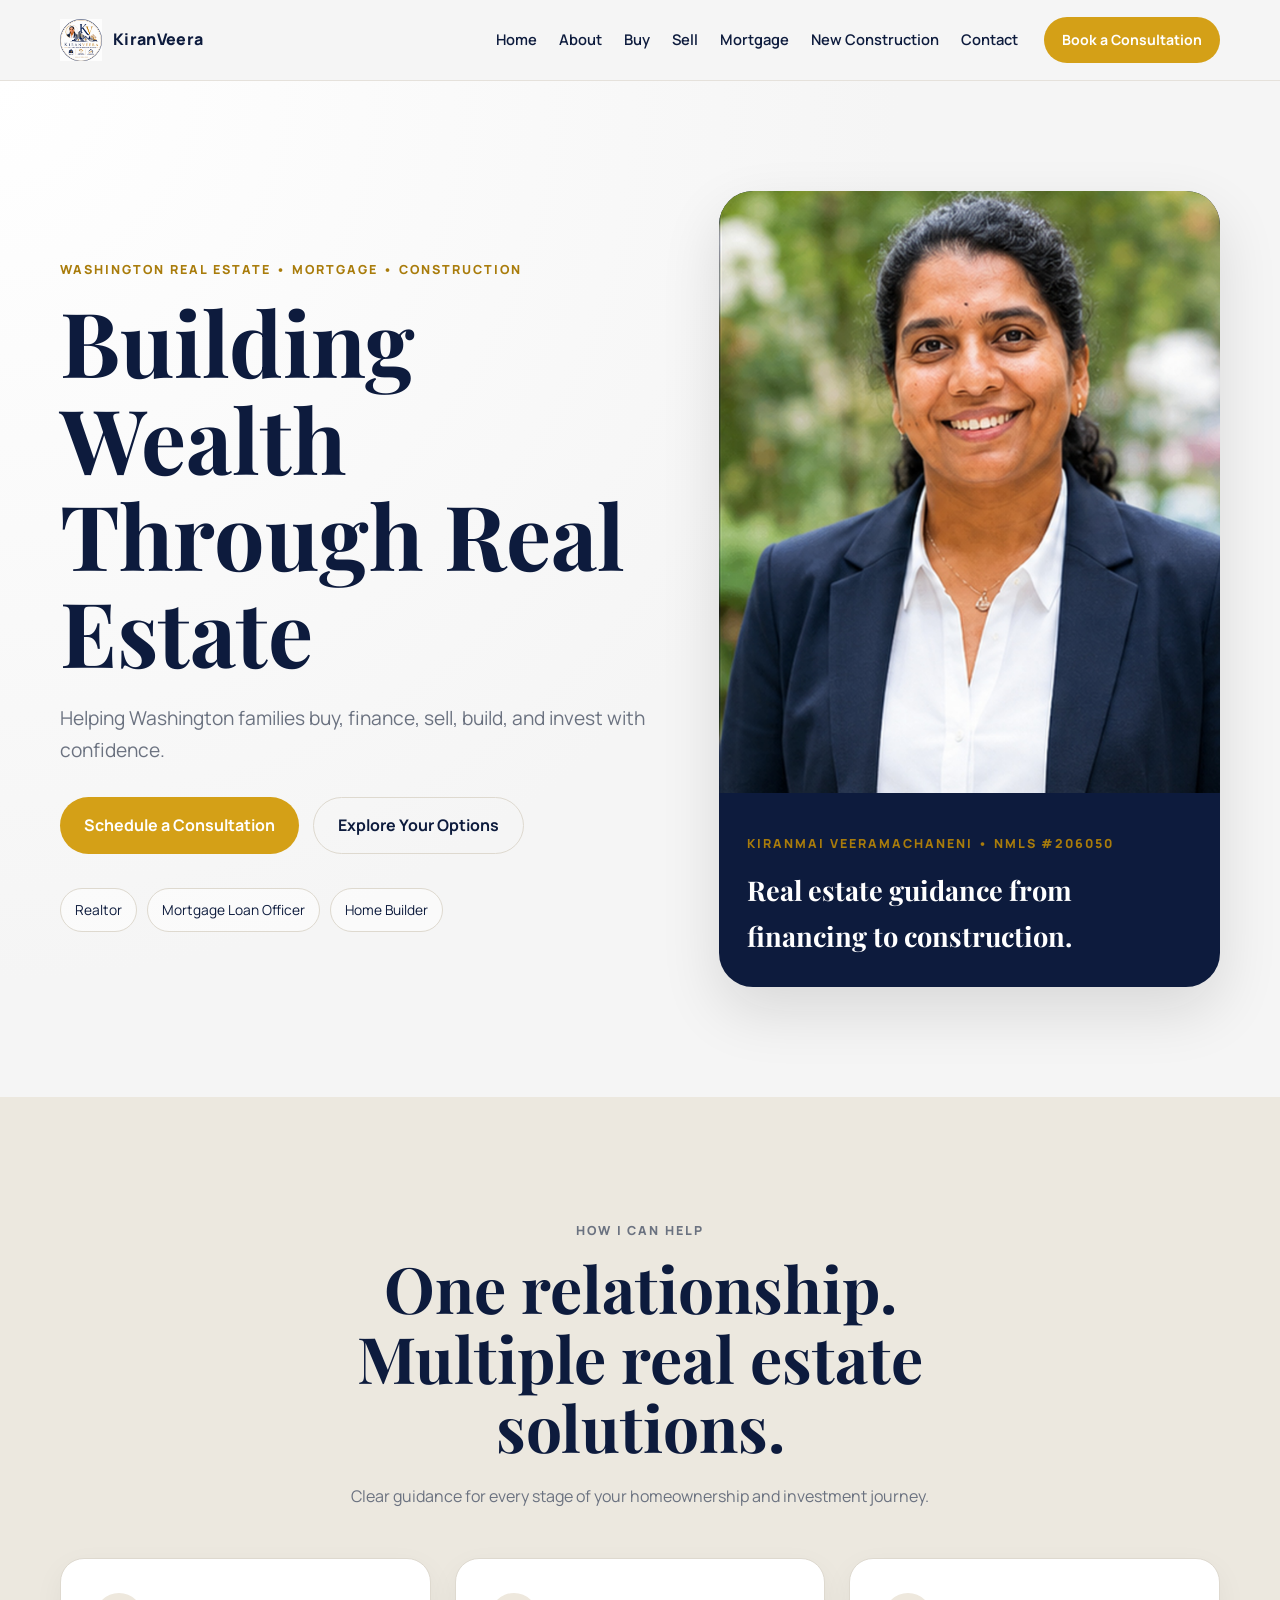
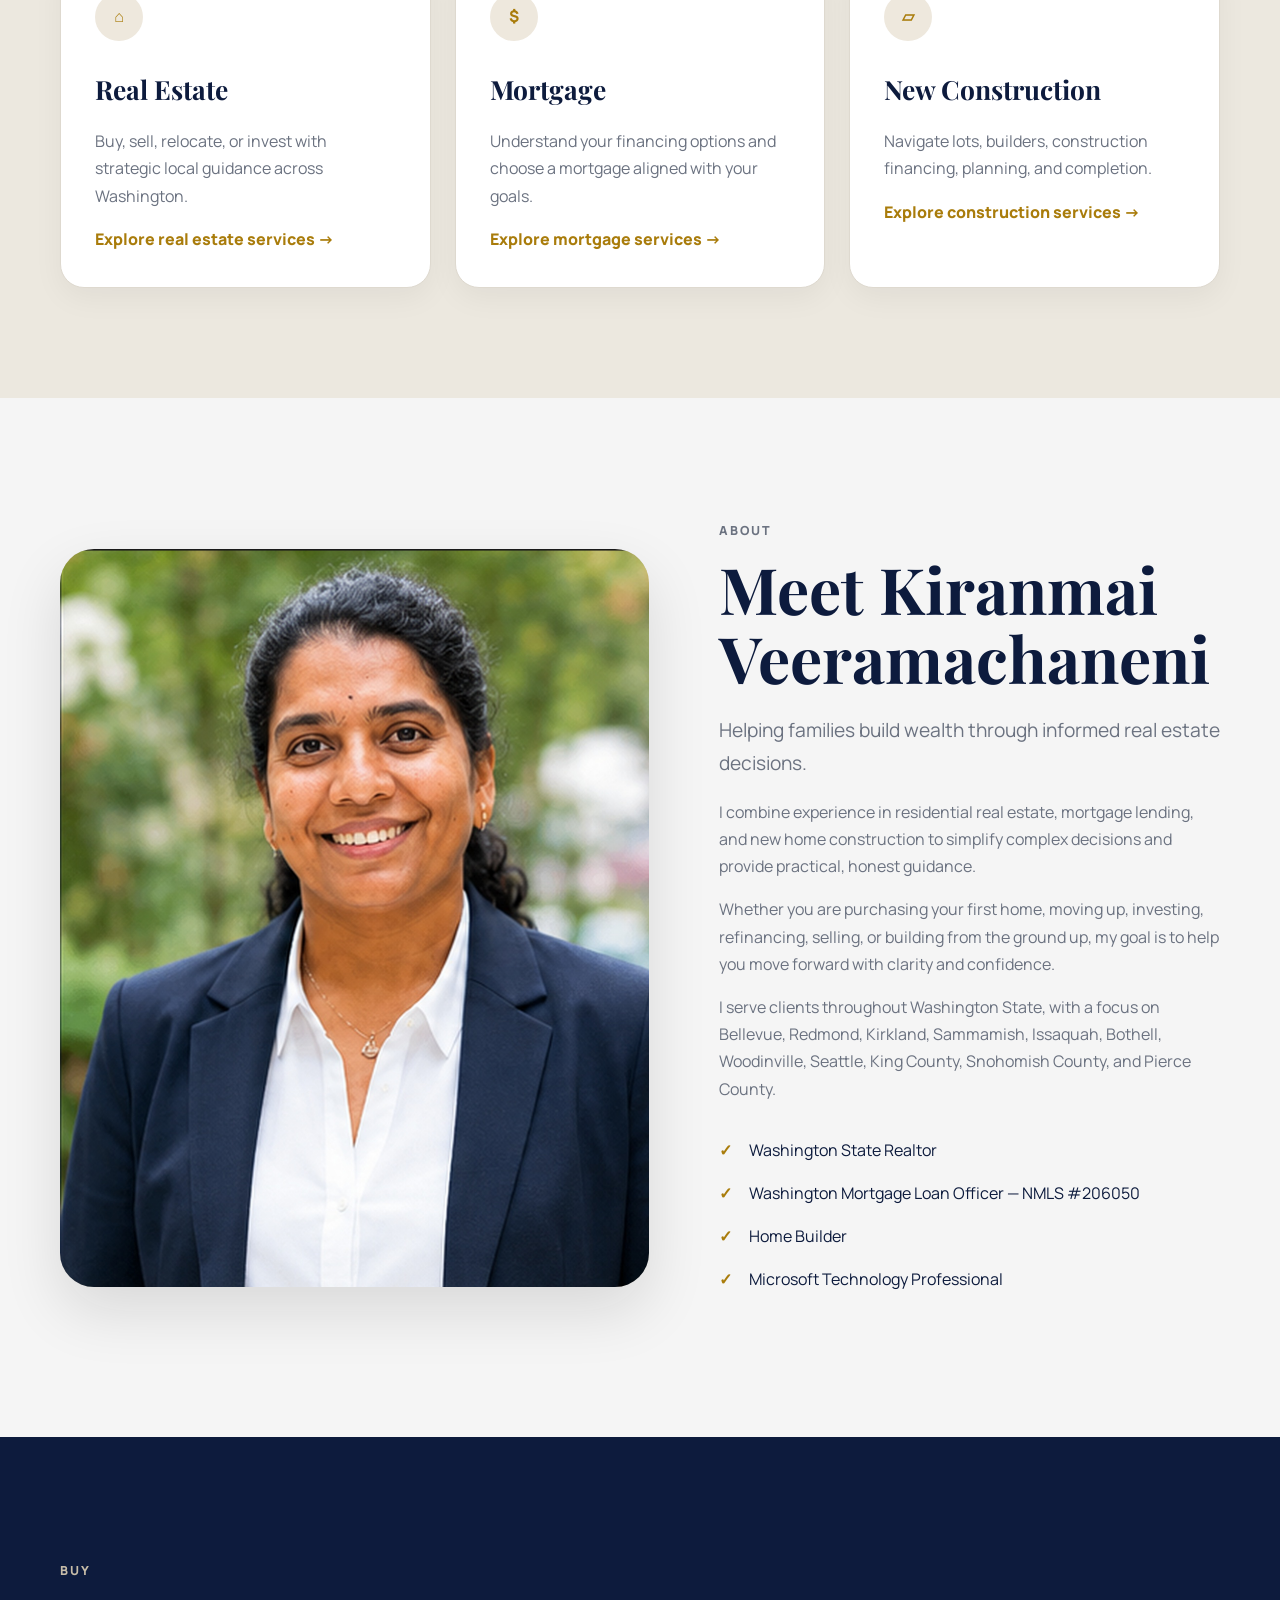
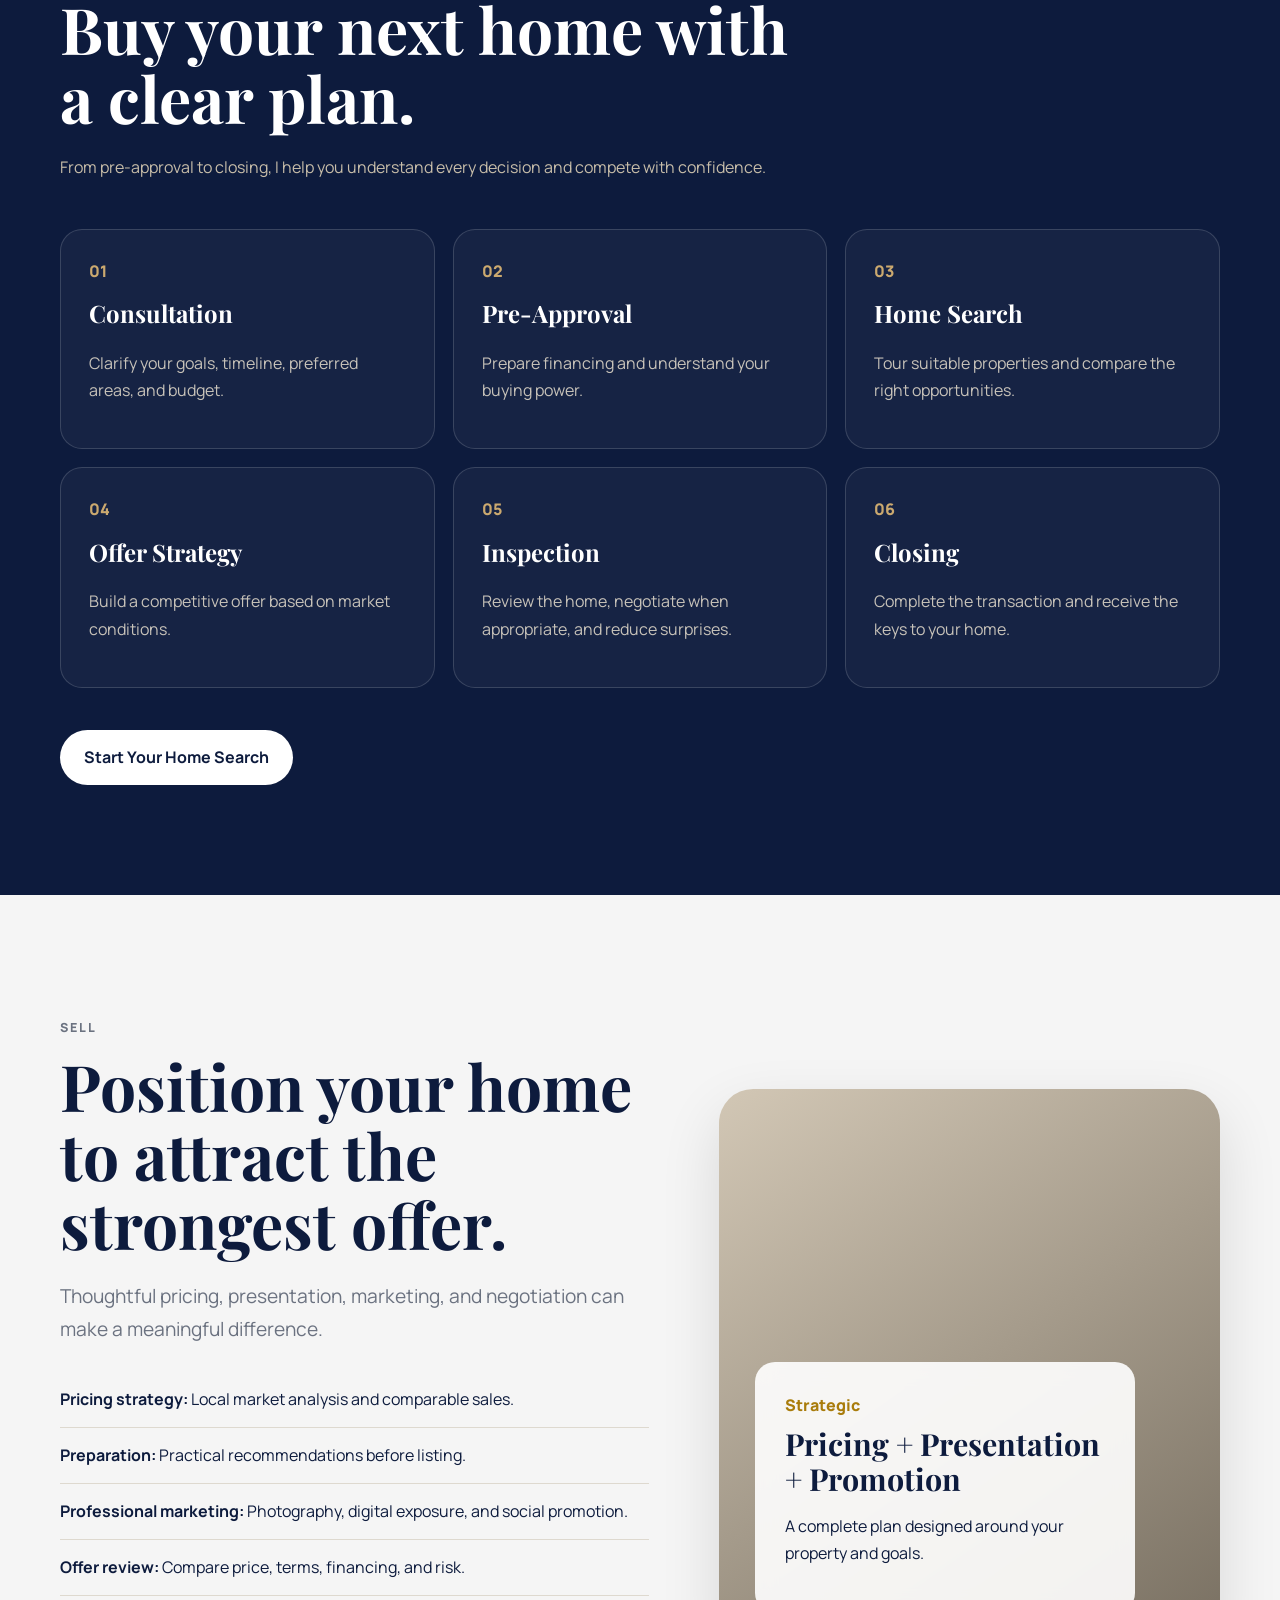
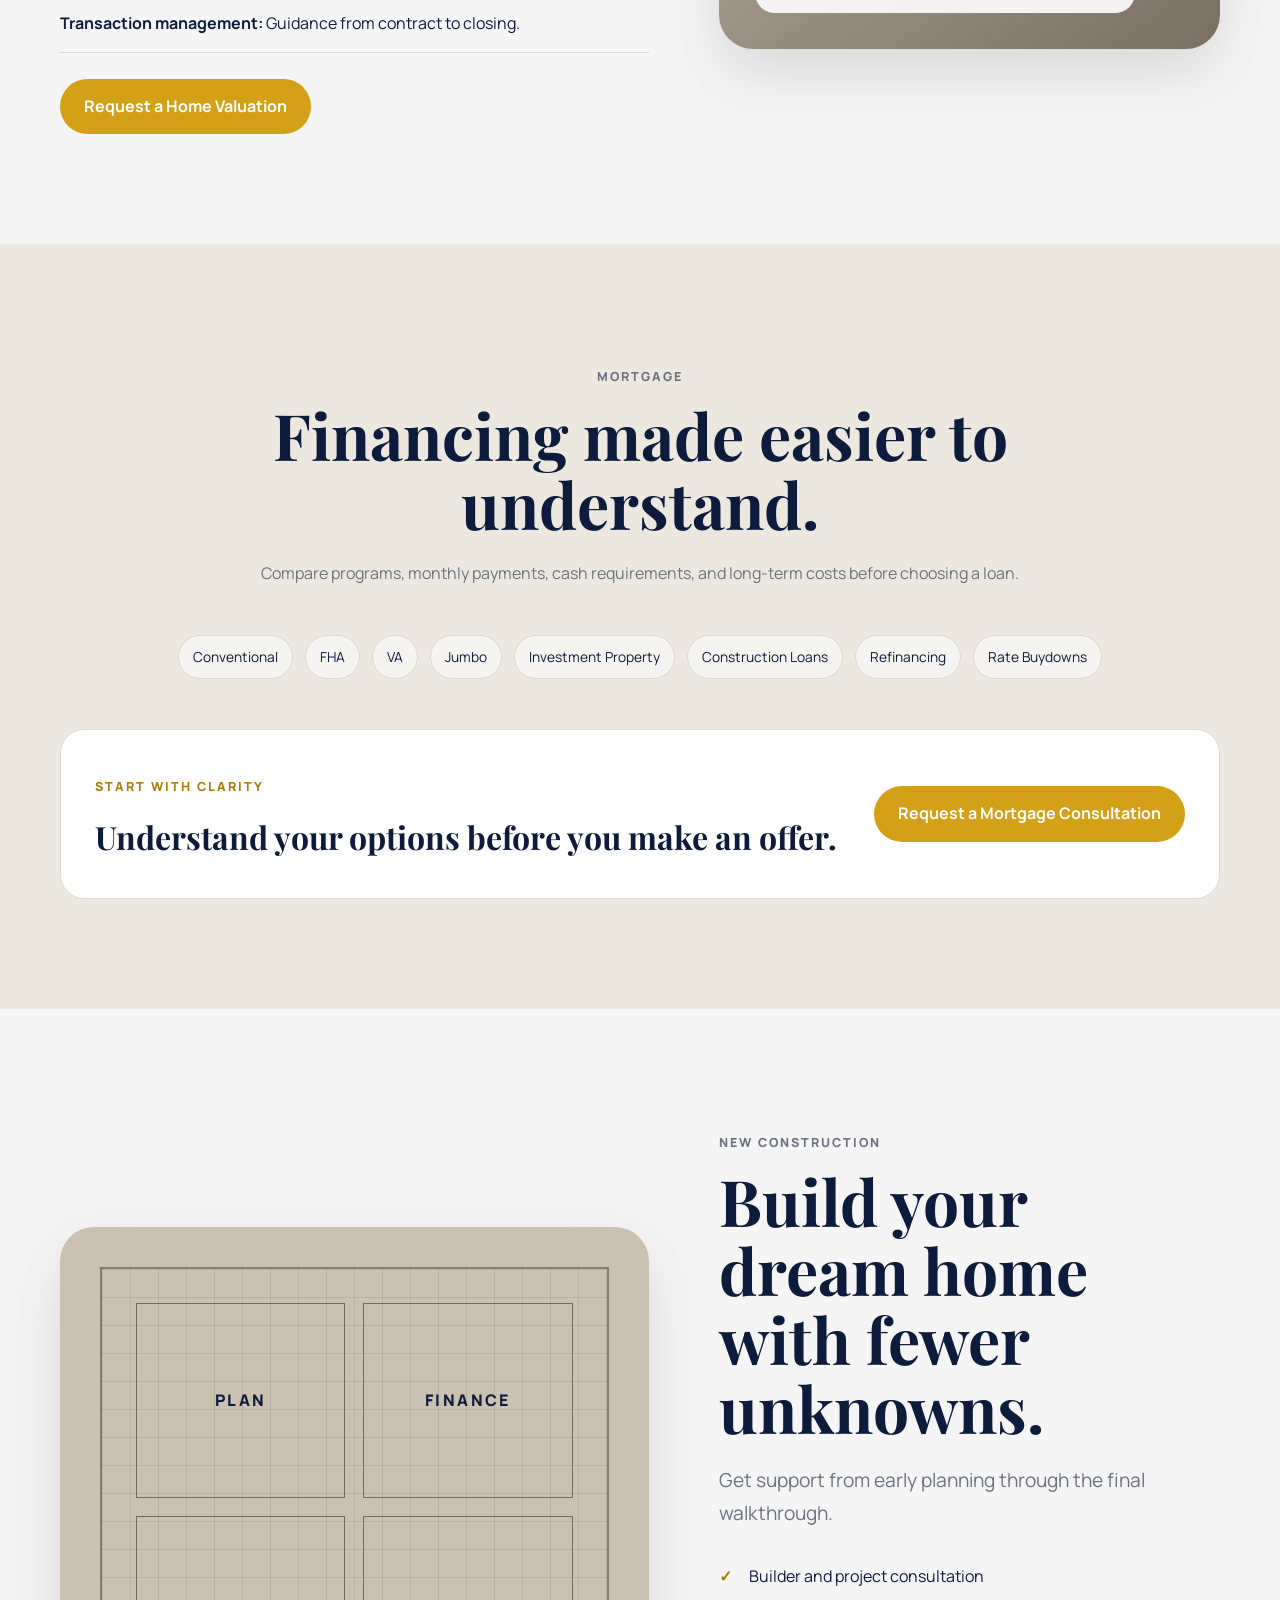
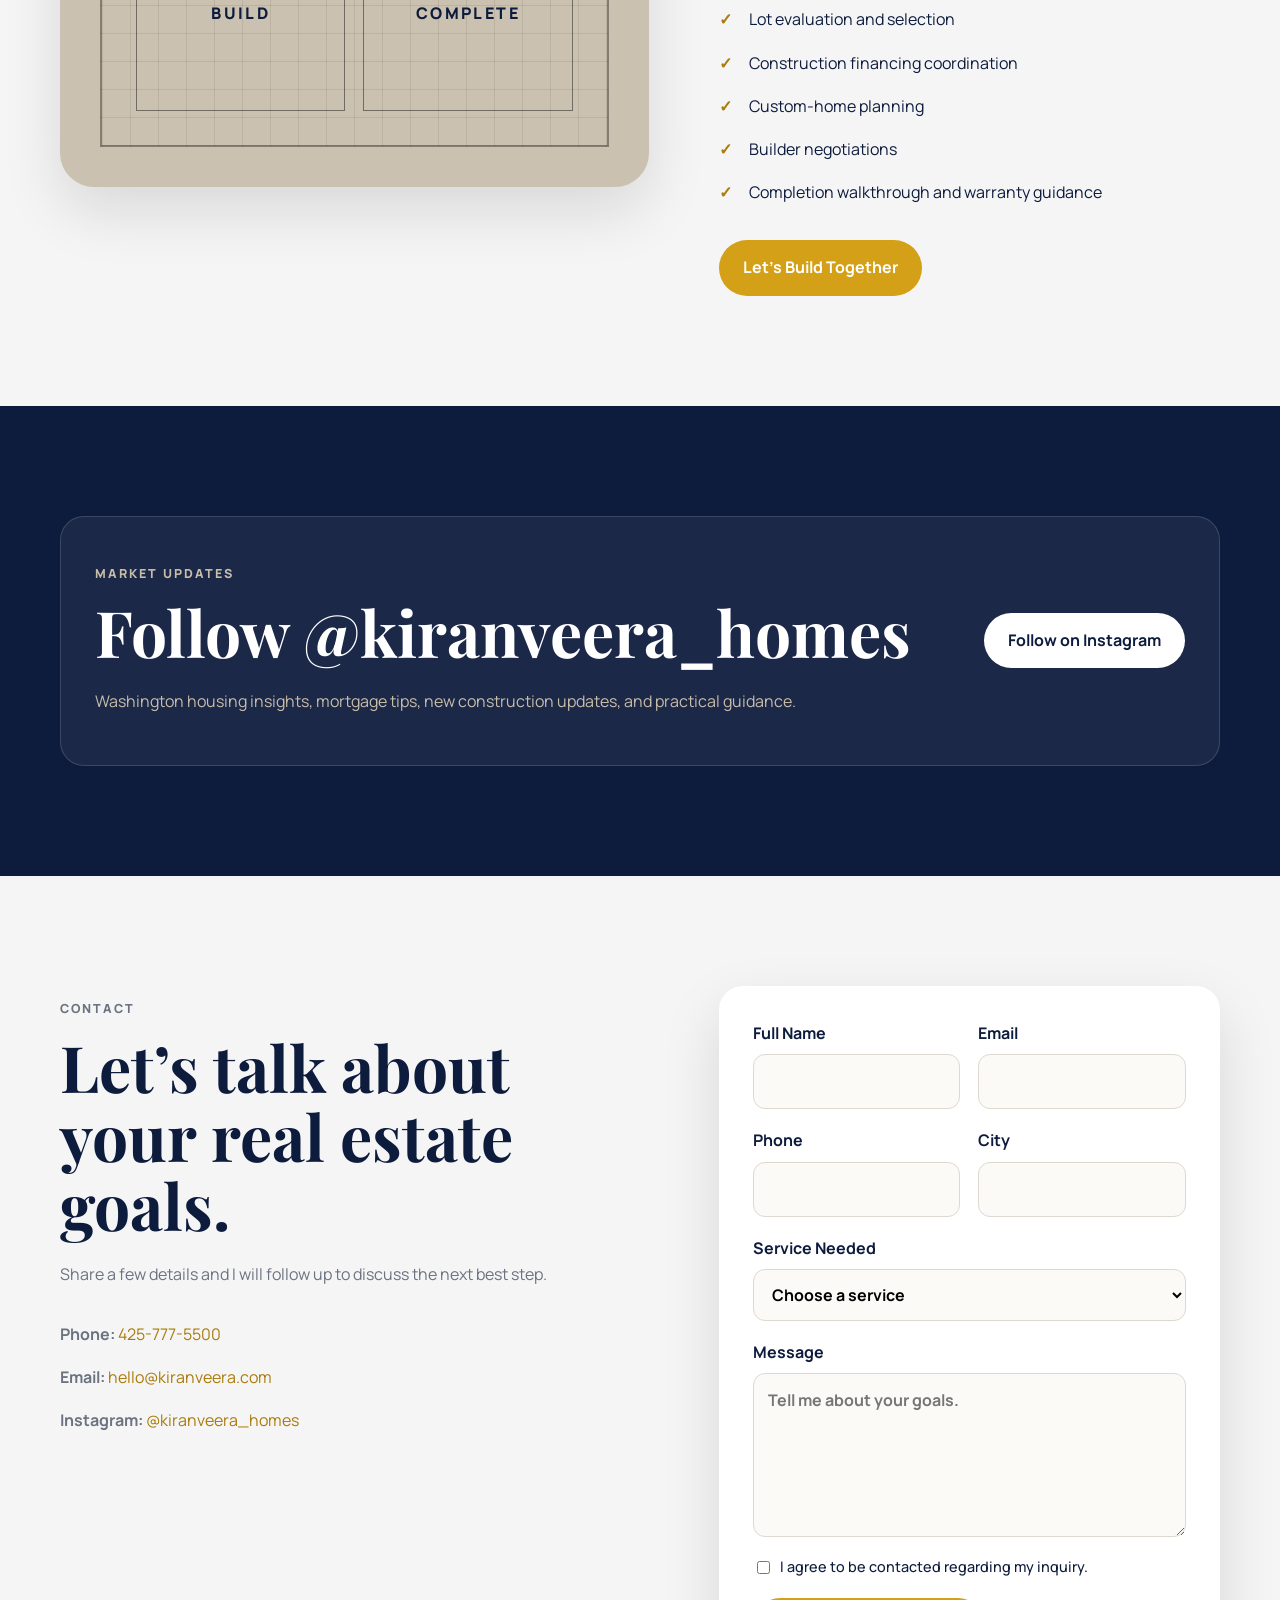
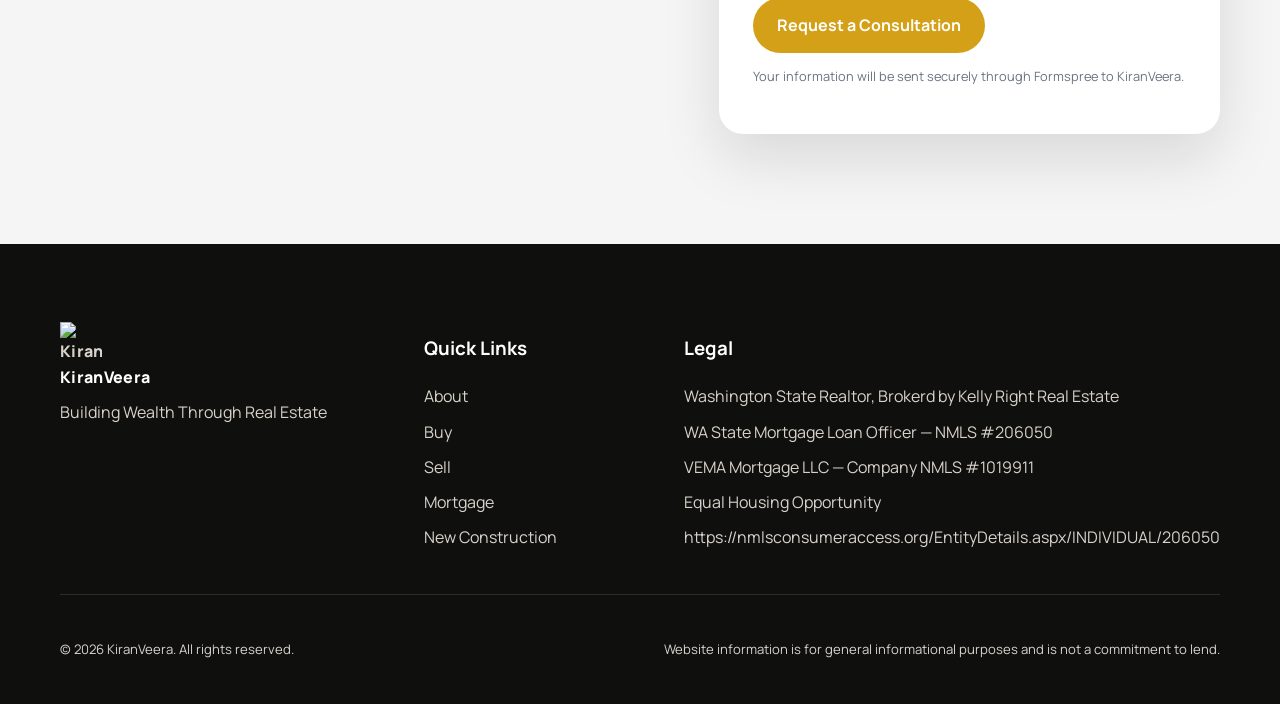
==== commit 9ae526ee: "Update profile image source in index.html" ====
--- a/index.html
+++ b/index.html
@@ -96,7 +96,7 @@
     <section id="about" class="section">
       <div class="container split-grid">
         <div class="image-panel reveal">
-          <img src="images/kiran-profile.svg" alt="Kiranmai Veeramachaneni profile portrait">
+          <img src="Profile photo.png" alt="Kiranmai Veeramachaneni profile portrait">
         </div>
         <div class="content-panel reveal">
           <p class="eyebrow">About</p>
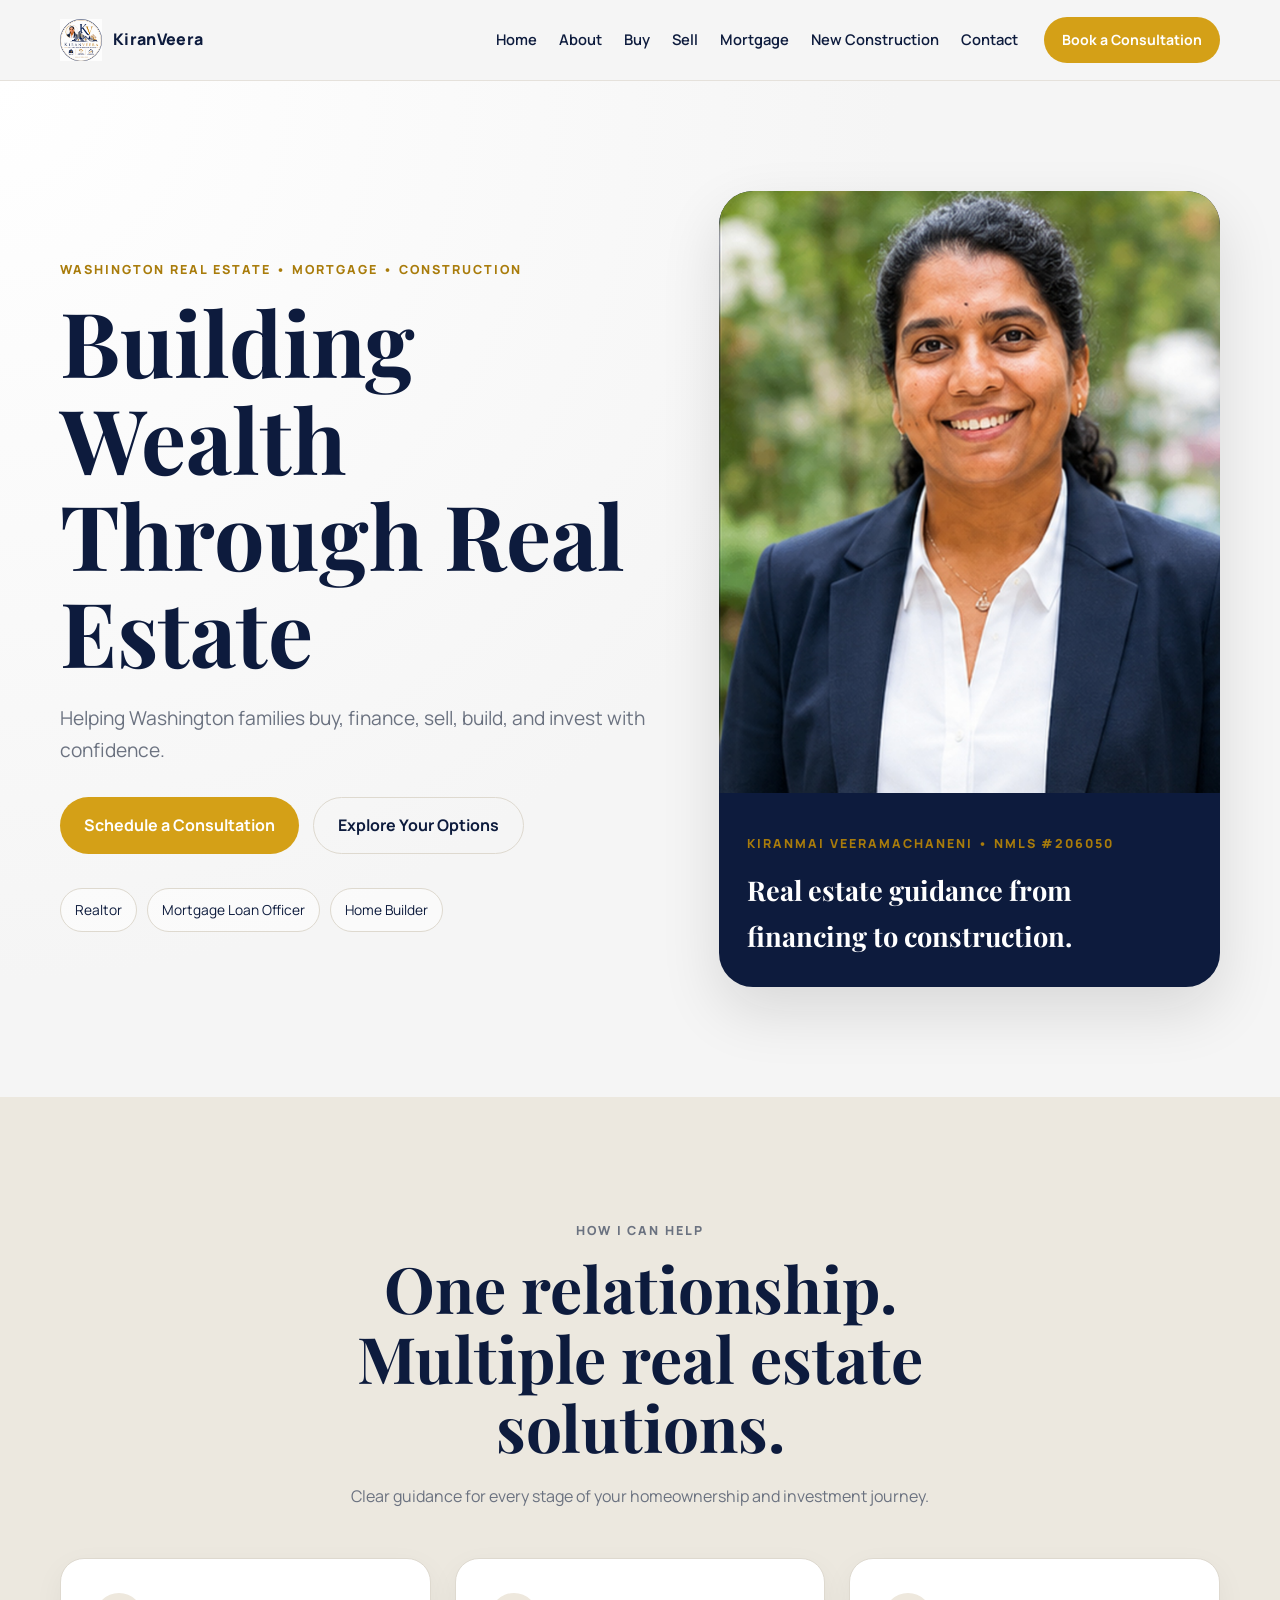
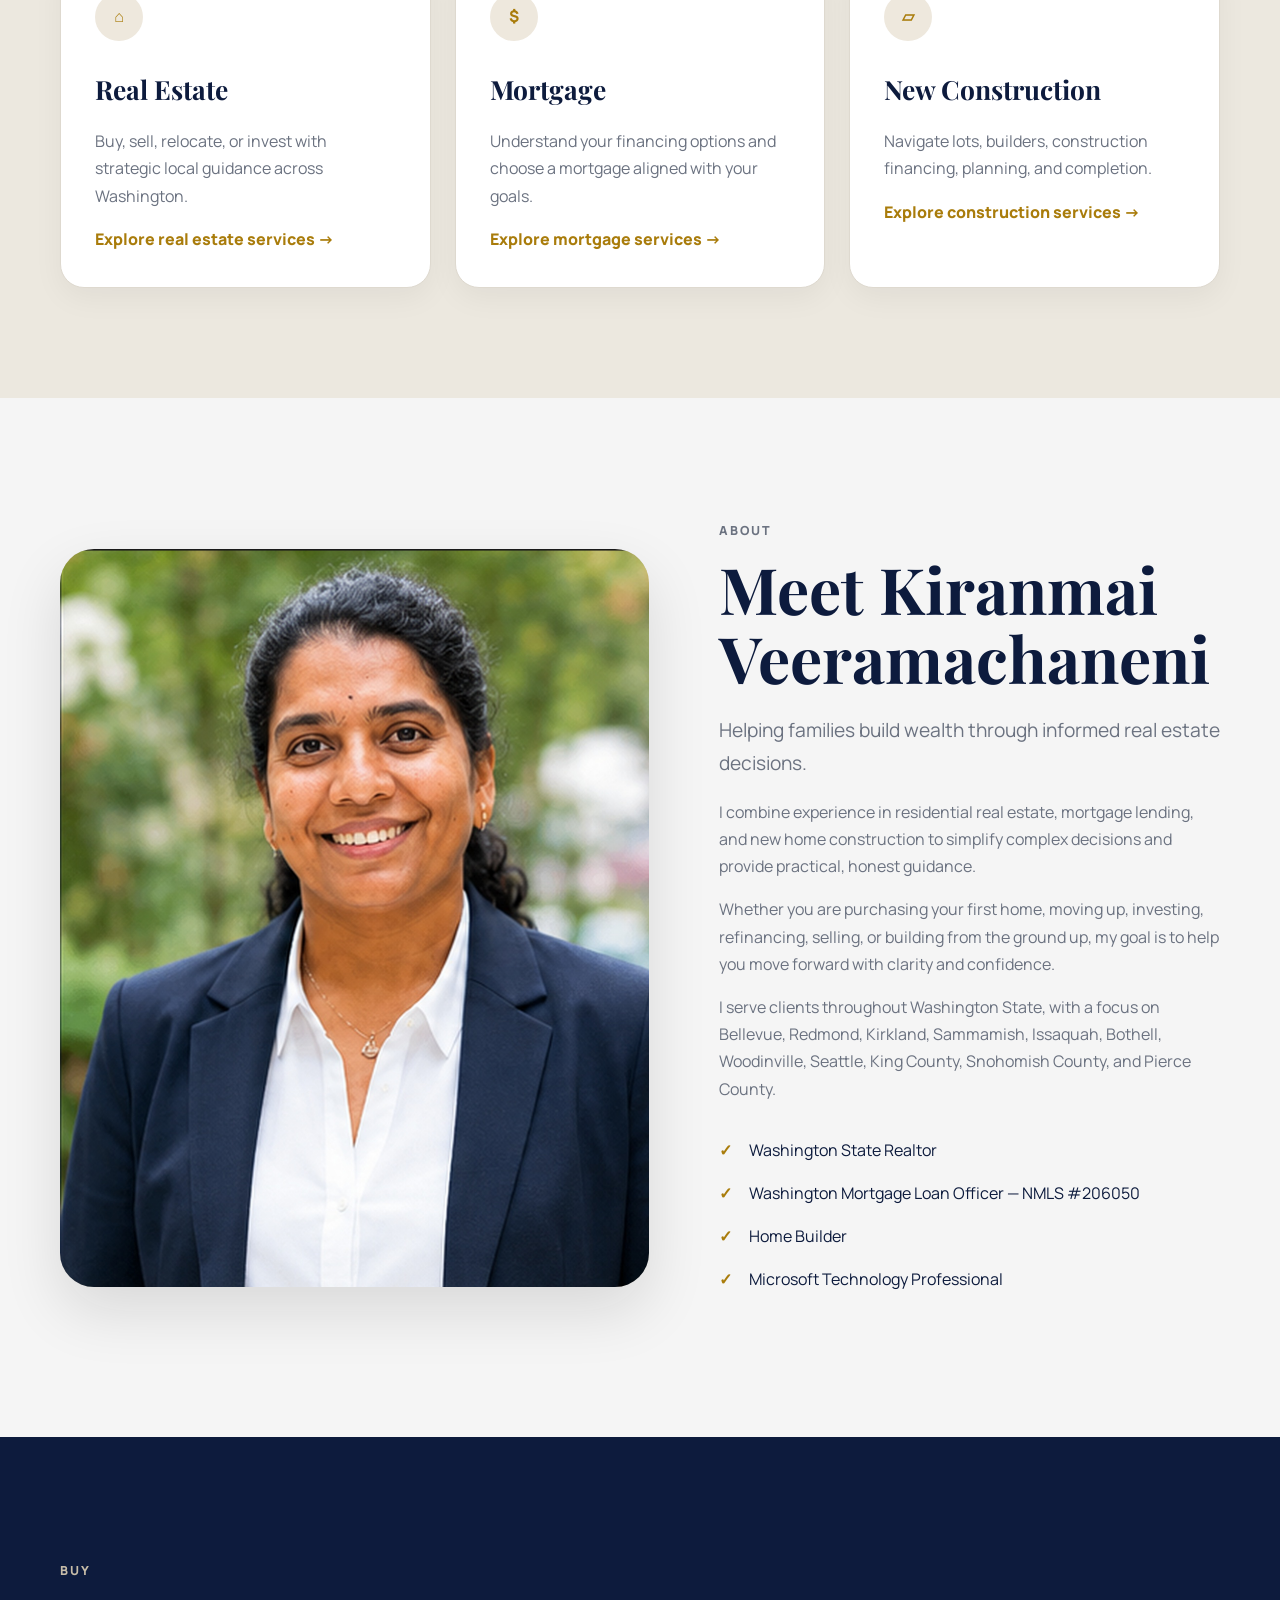
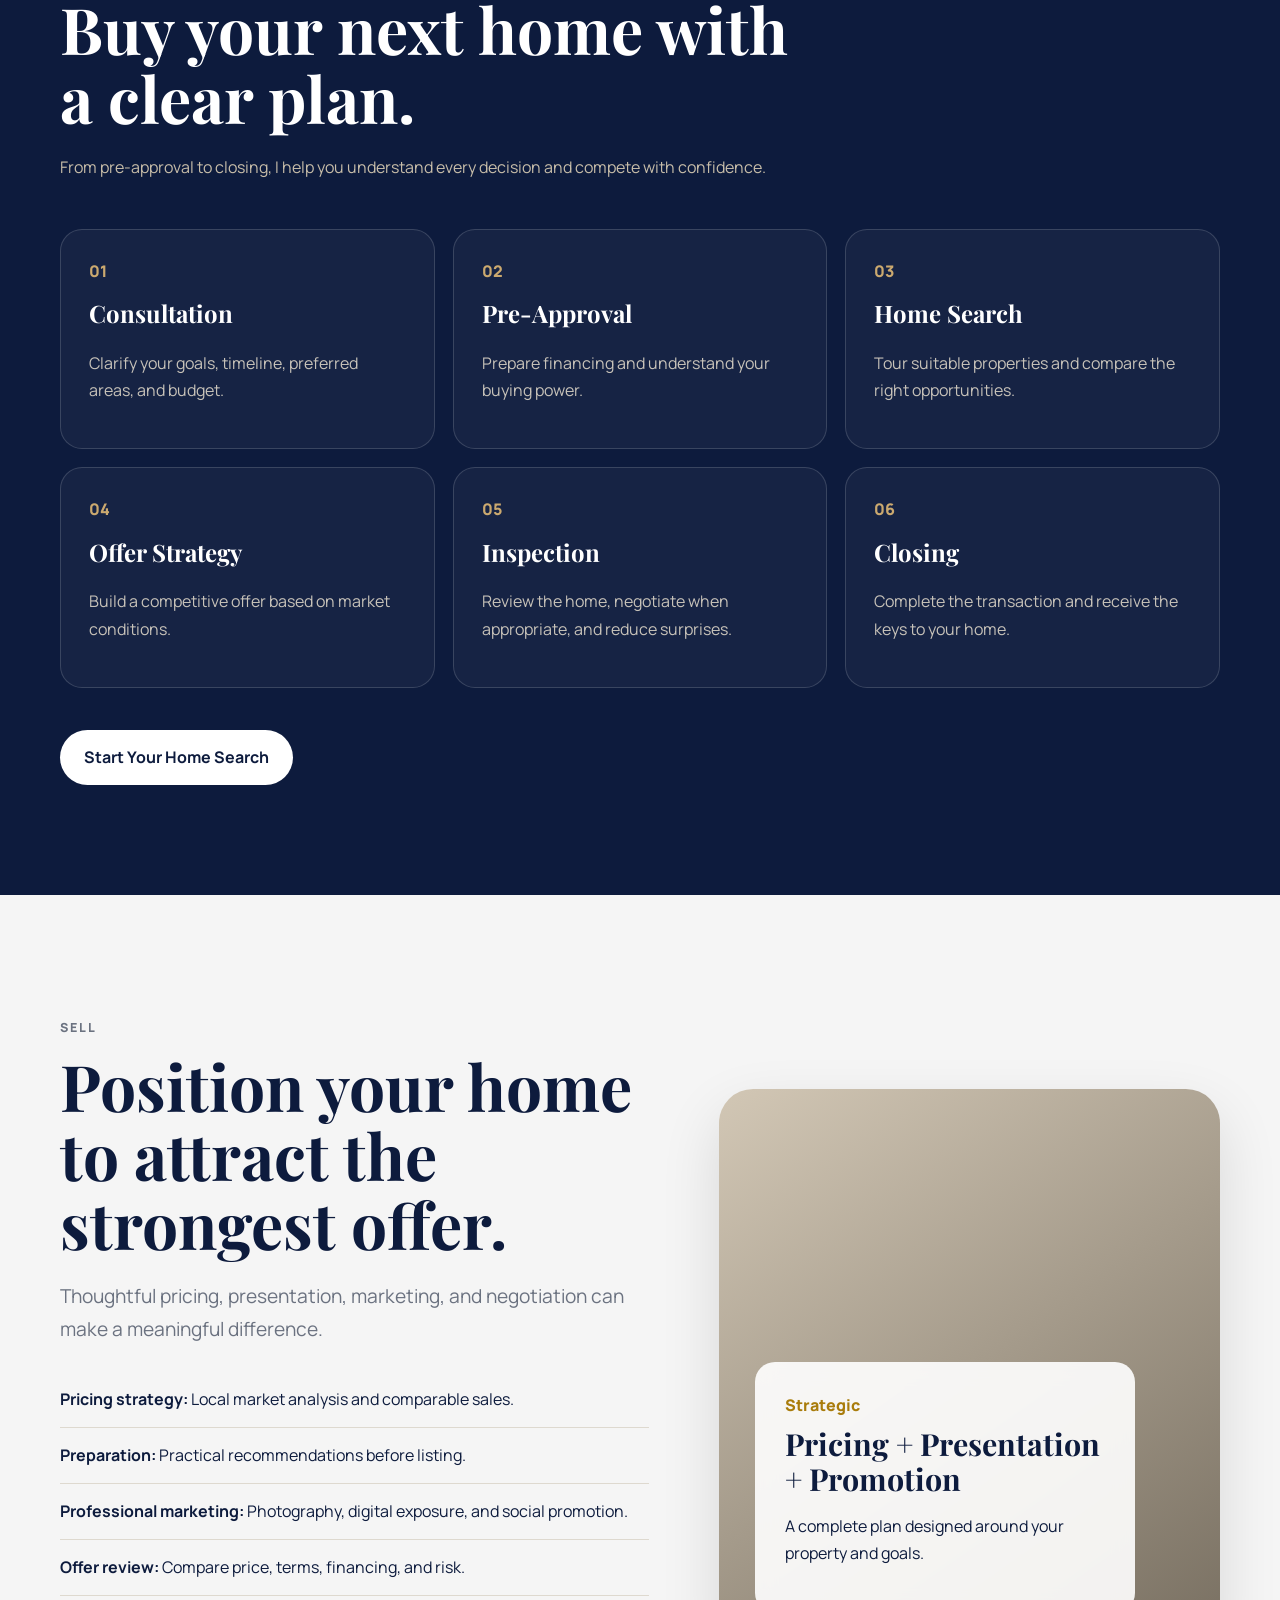
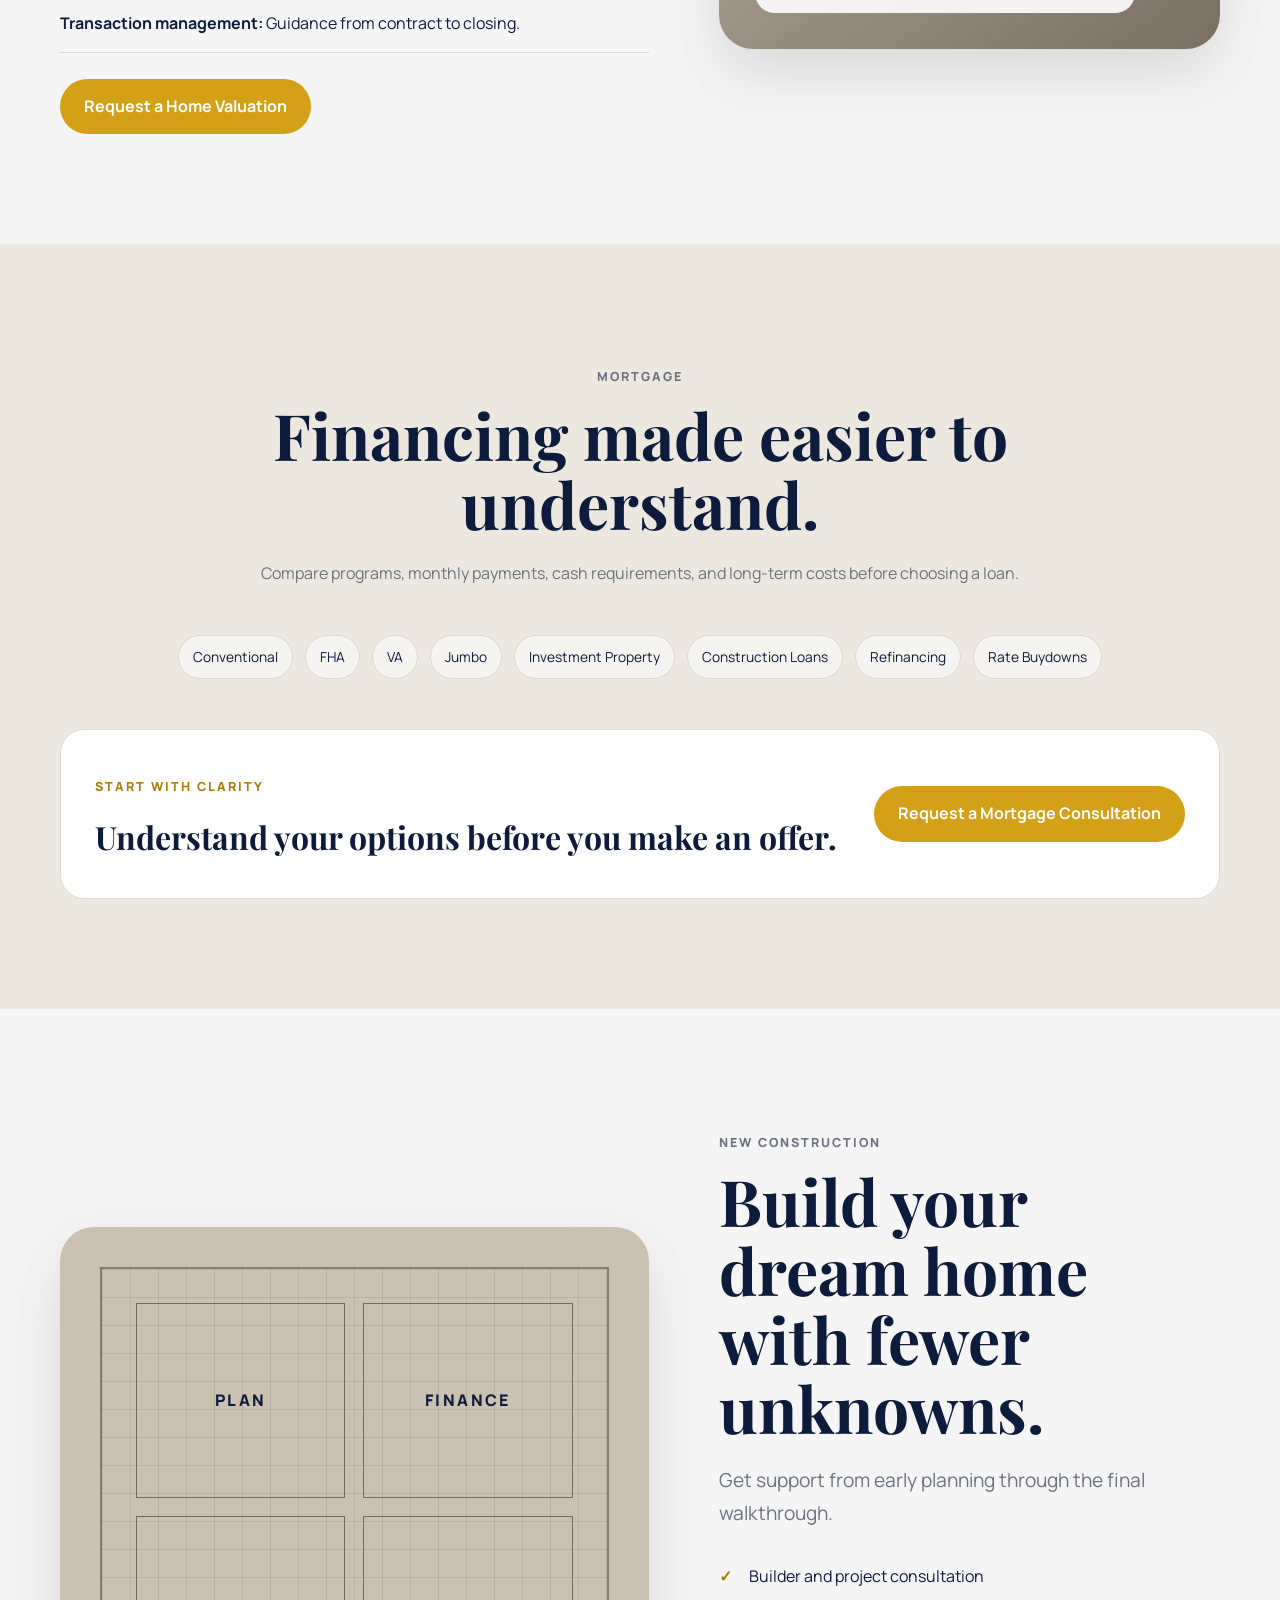
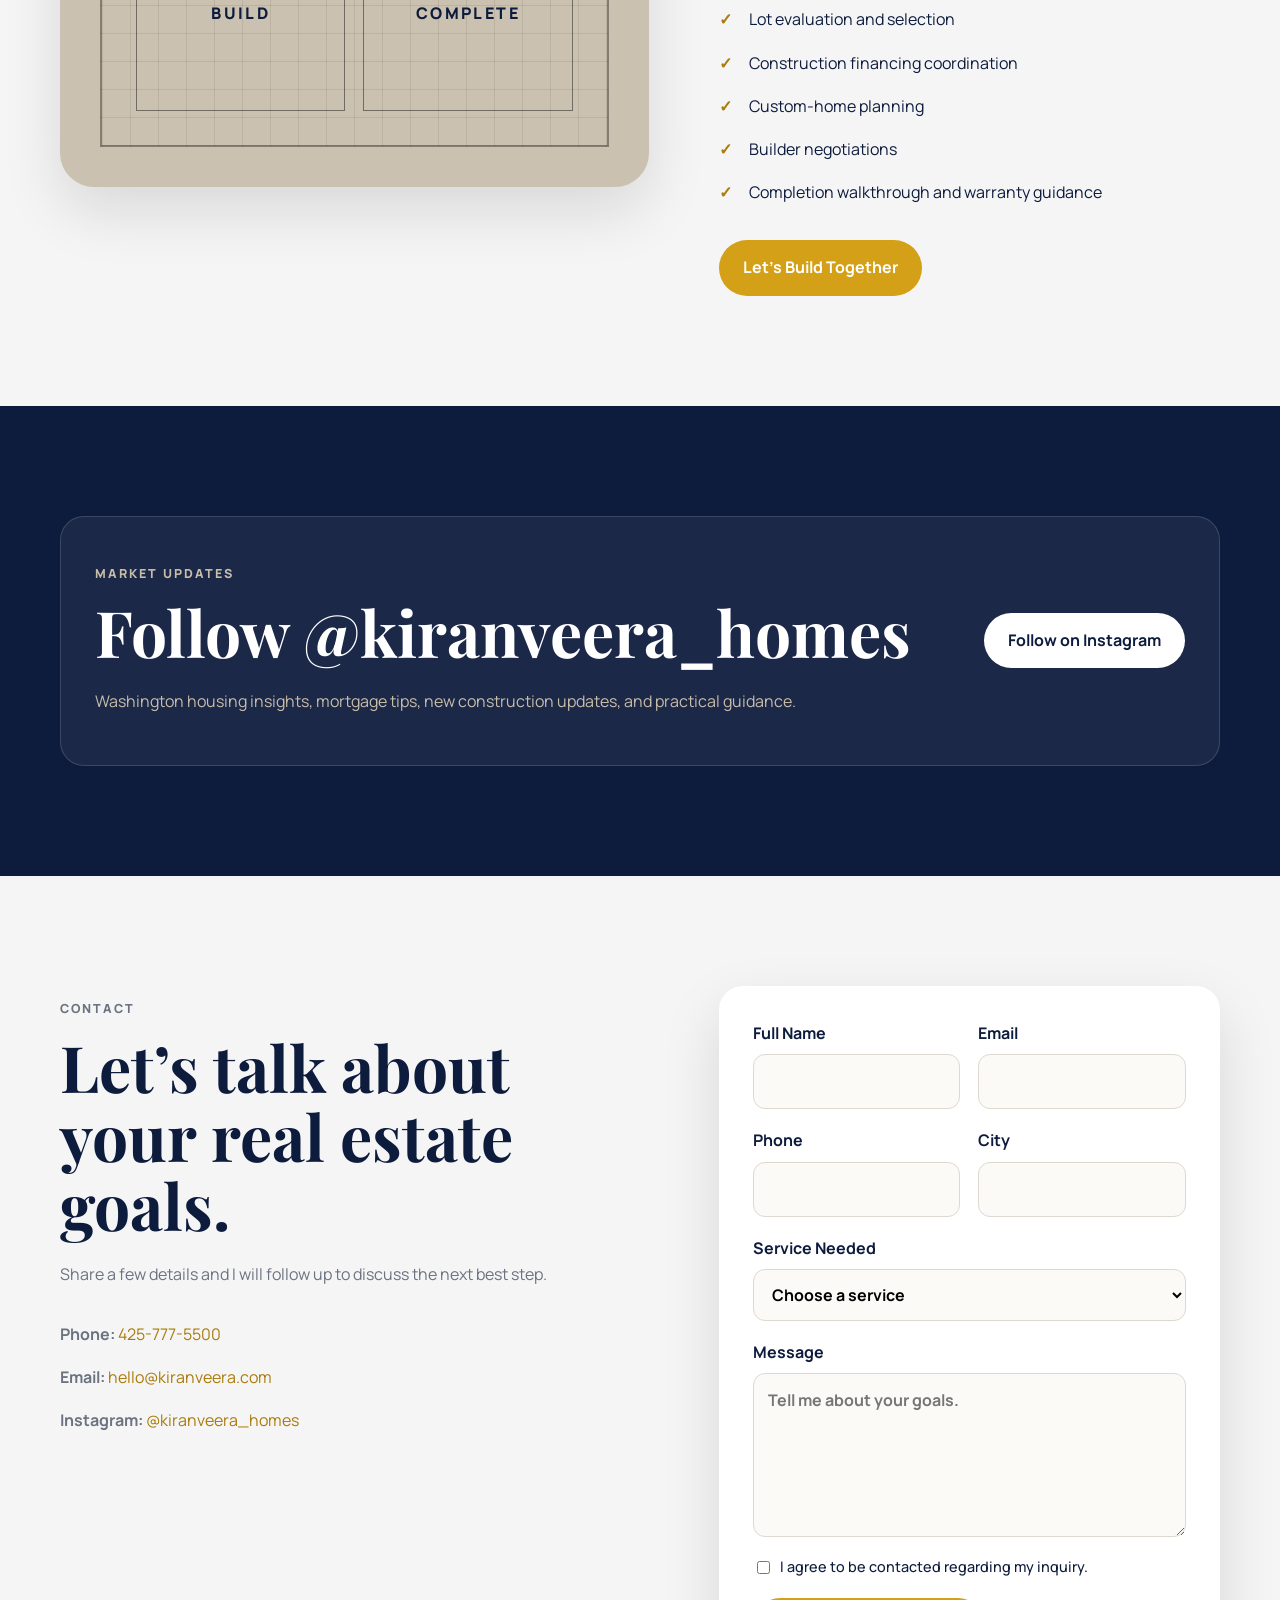
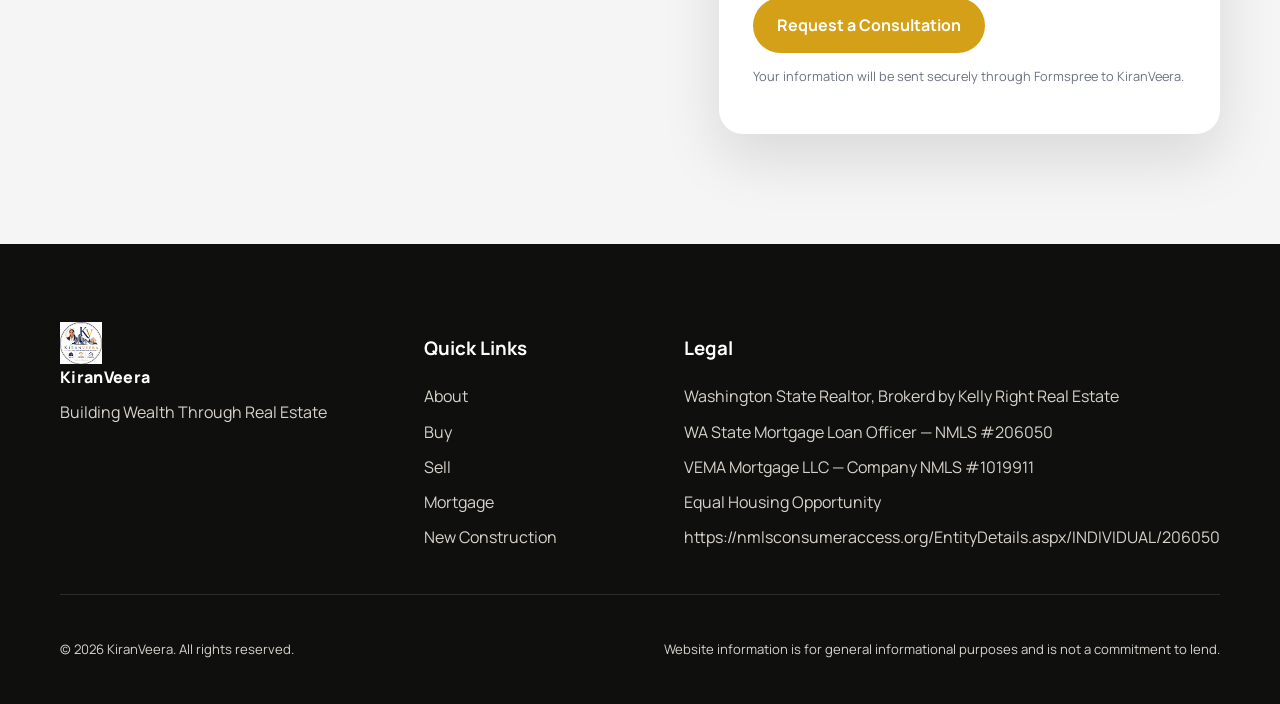
==== commit 826a173f: "Update footer logo image source" ====
--- a/index.html
+++ b/index.html
@@ -268,7 +268,7 @@
     <div class="container footer-grid">
       <div>
         <a class="brand footer-brand" href="#home">
-          <img src="images/kiranveera-logo.svg" alt="Kiran Veera logo">
+          <img src="ChatGPT Image Jul 17, 2026, 02_23_17 PM.png" alt="Kiran Veera logo">
           <span>KiranVeera</span>
         </a>
         <p>Building Wealth Through Real Estate</p>
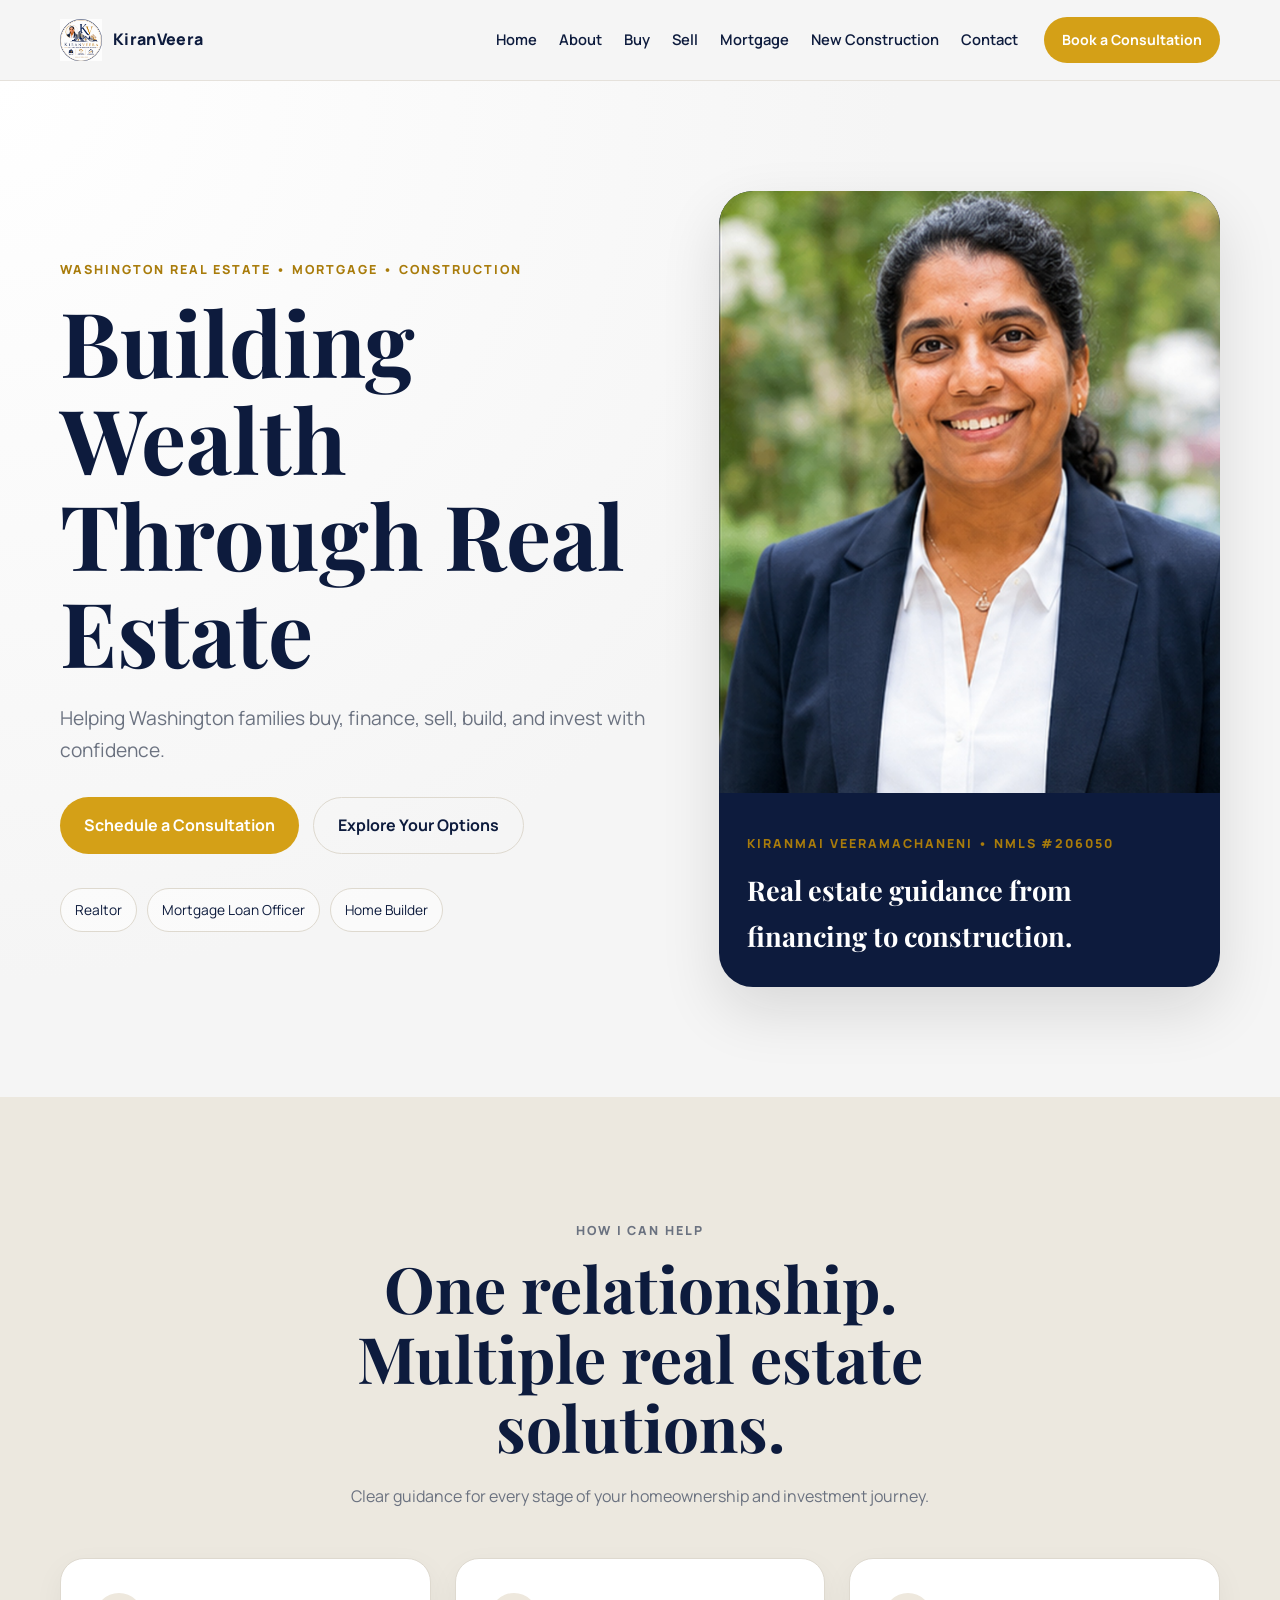
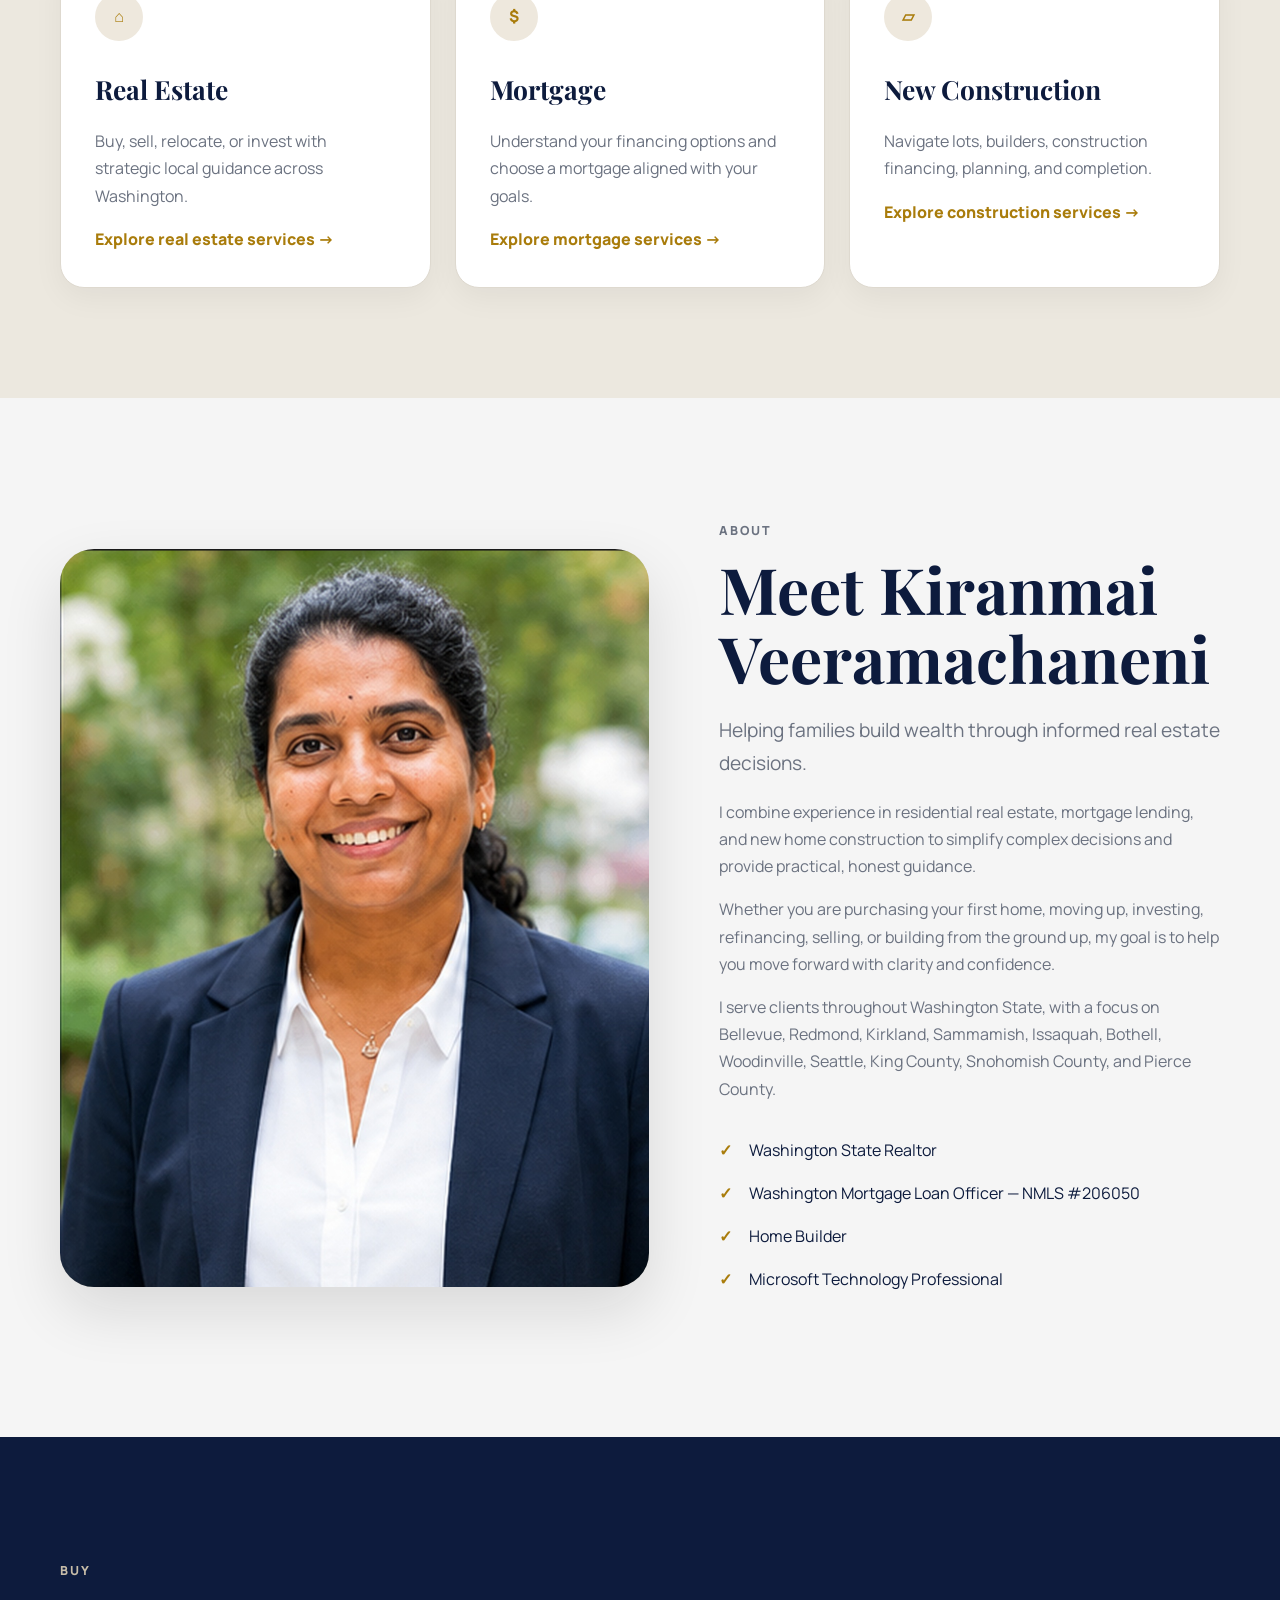
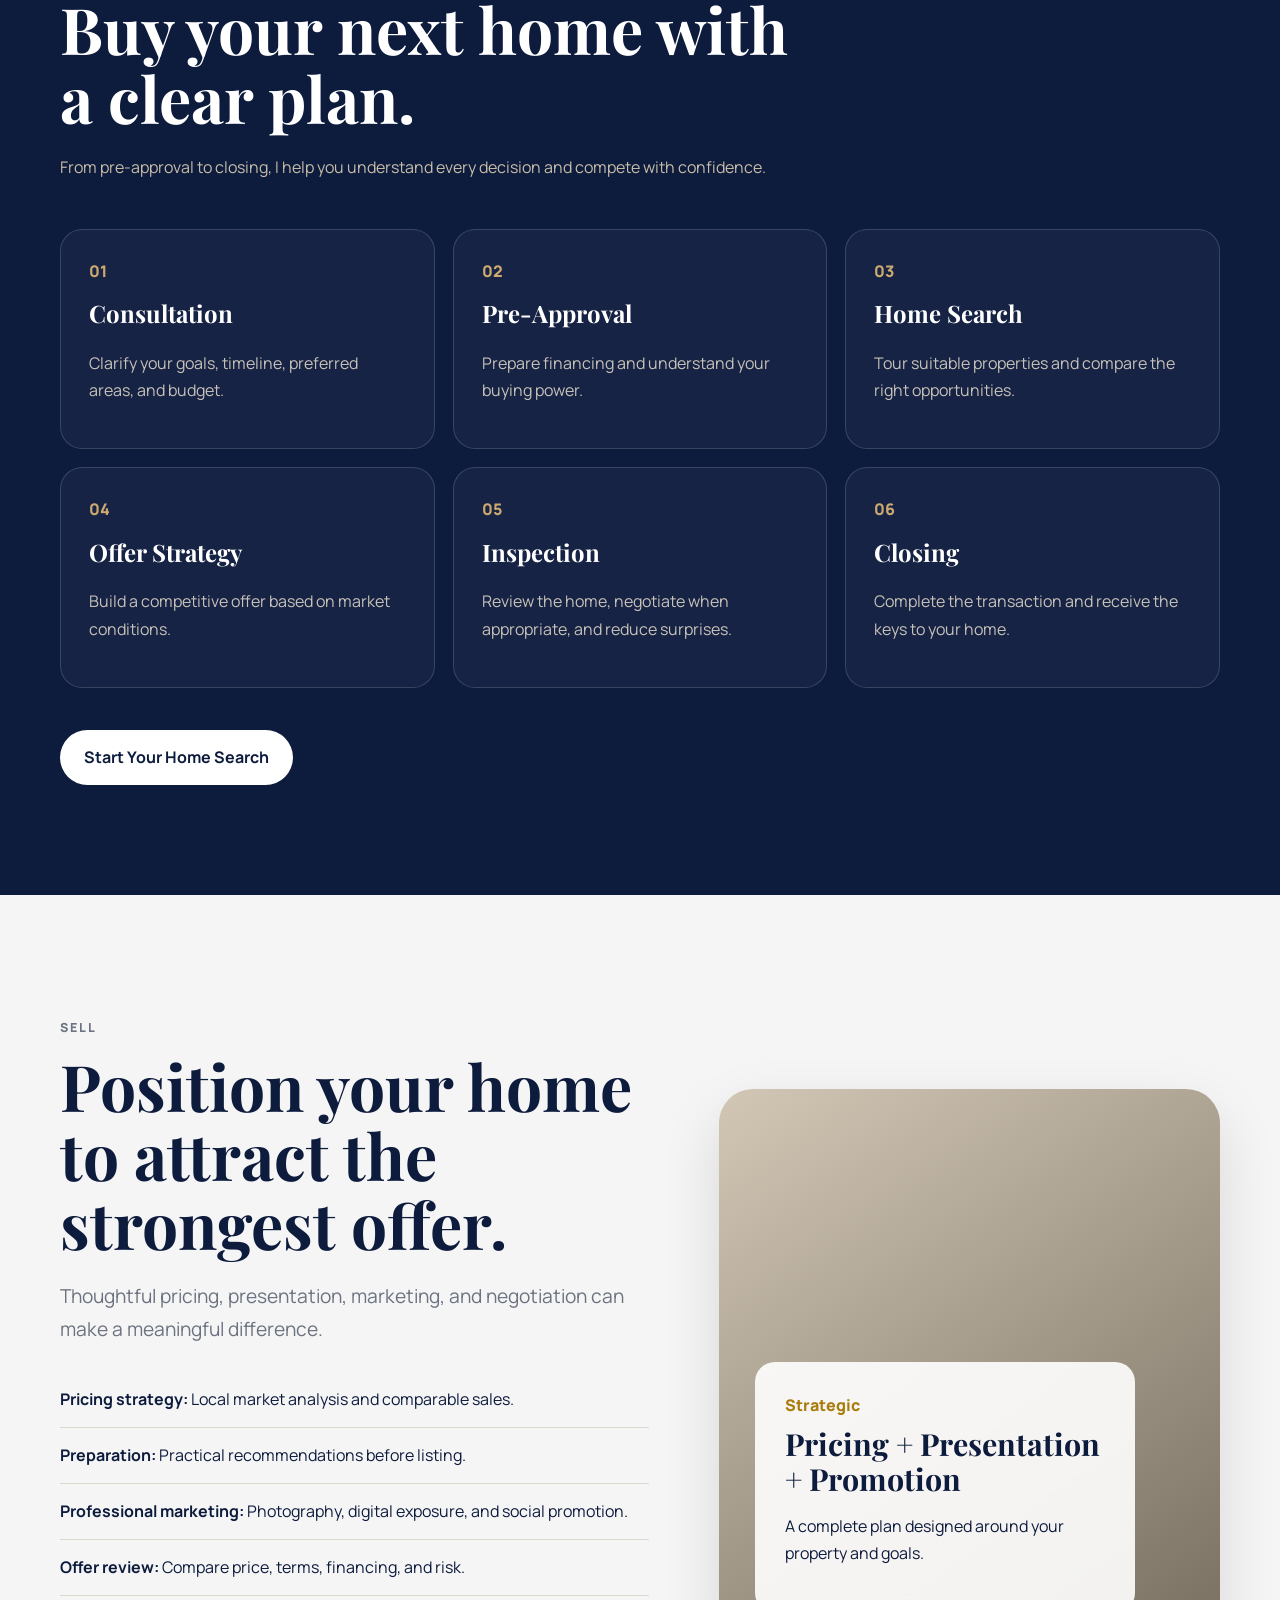
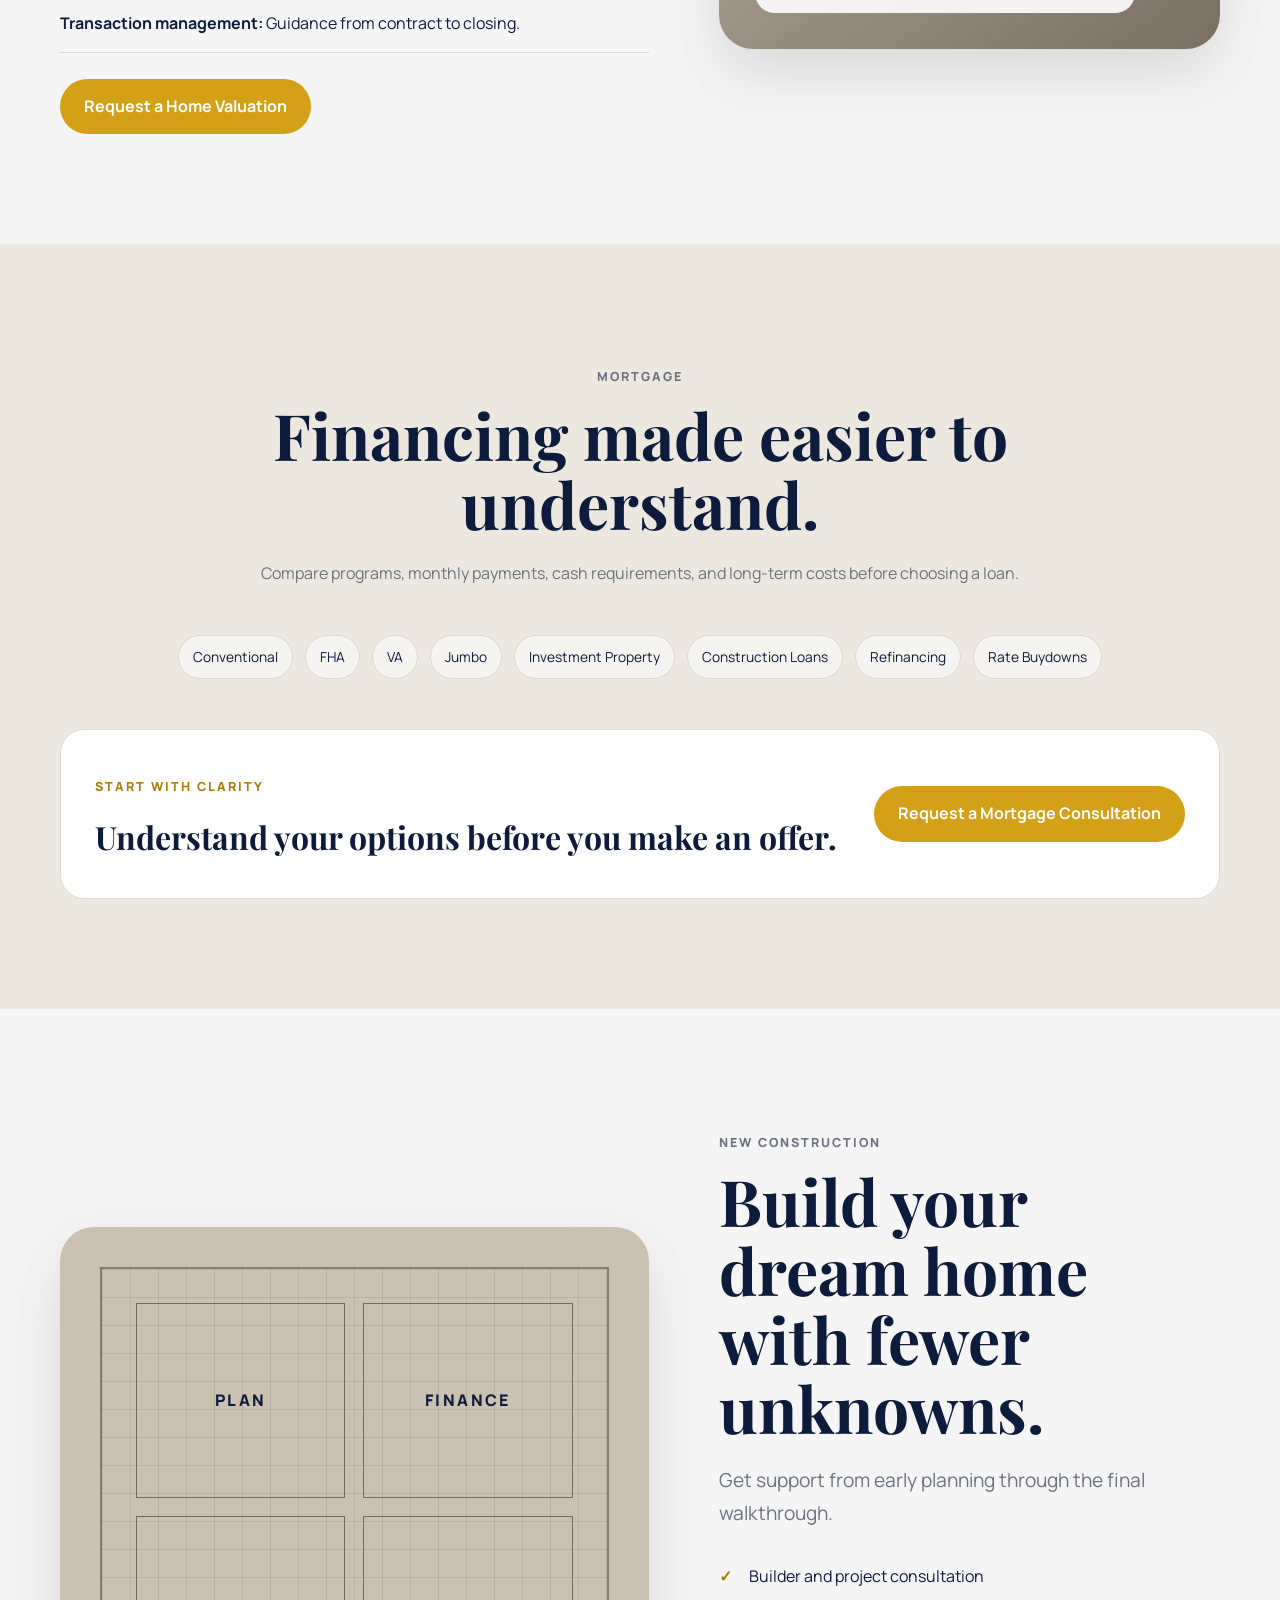
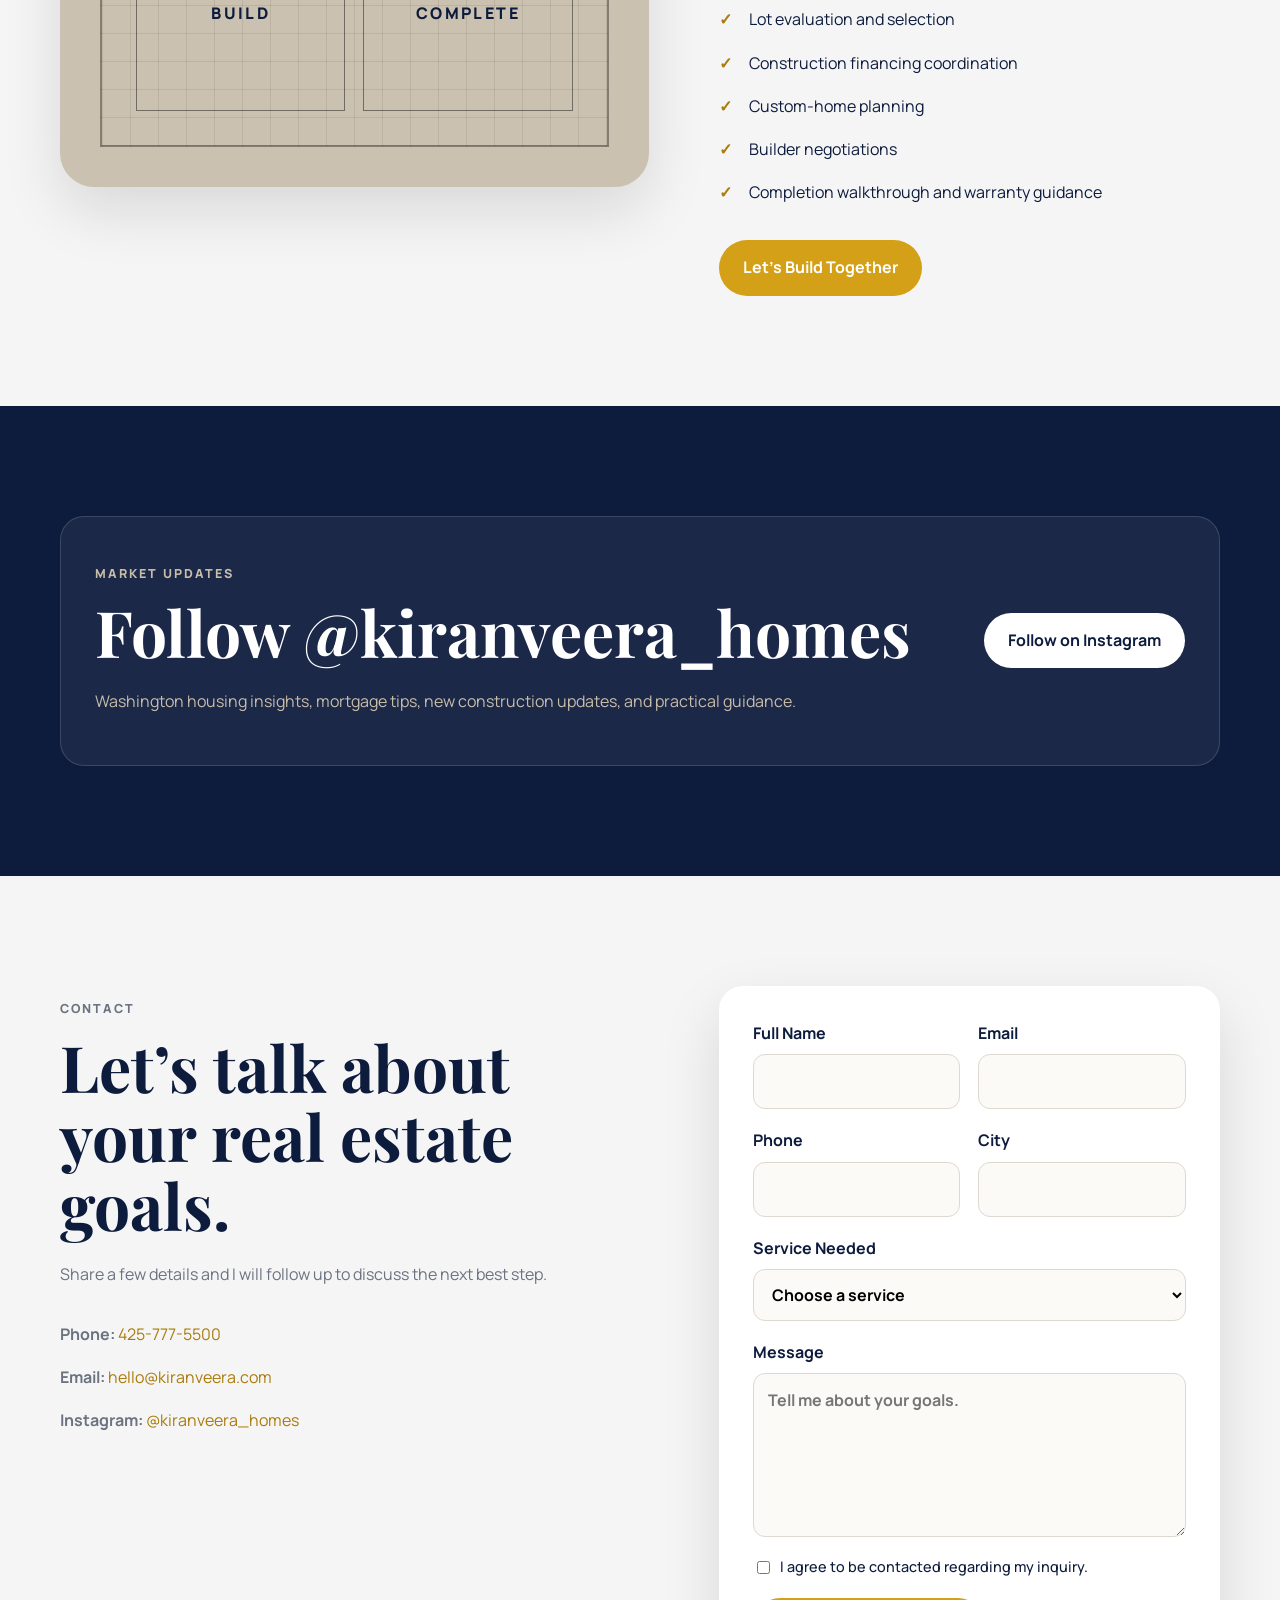
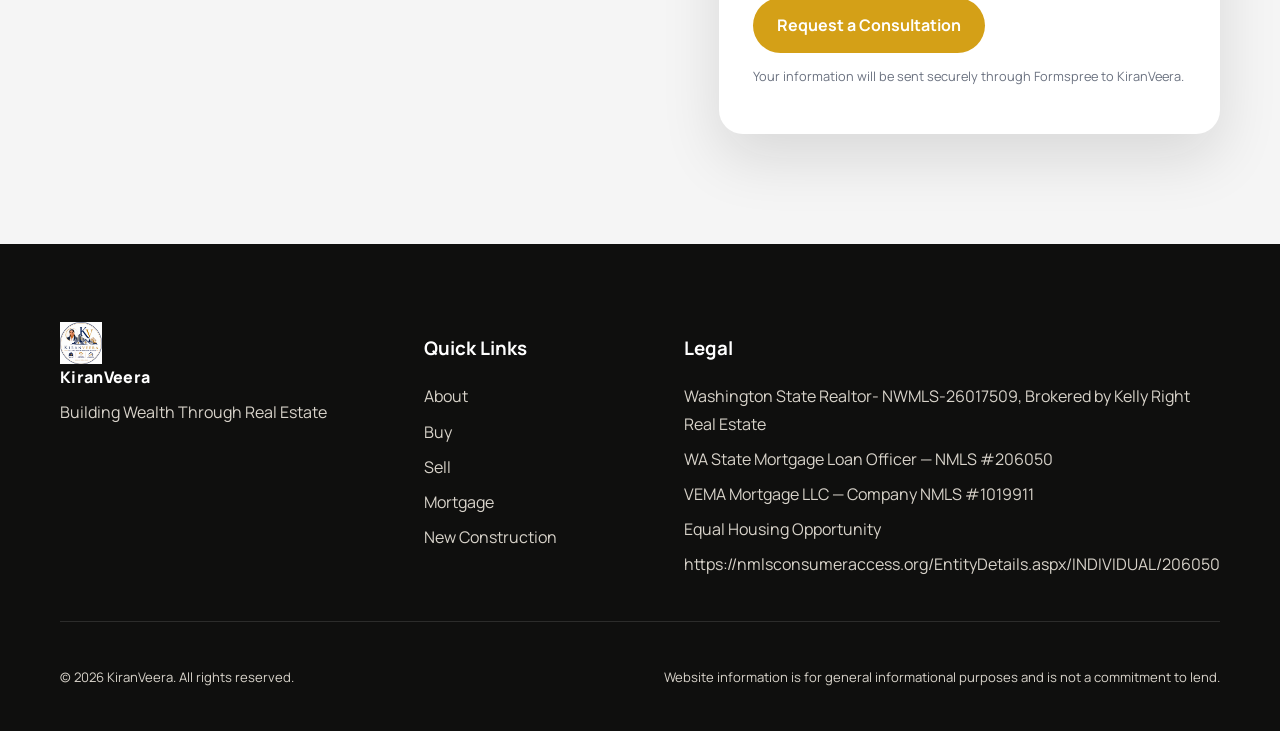
==== commit 4f5d6e36: "Update realtor information in index.html" ====
--- a/index.html
+++ b/index.html
@@ -283,7 +283,7 @@
       </div>
       <div>
         <h3>Legal</h3>
-        <p>Washington State Realtor, Brokerd by Kelly Right Real Estate</p>
+        <p>Washington State Realtor- NWMLS-26017509, Brokered by Kelly Right Real Estate</p>
         <p>WA State Mortgage Loan Officer — NMLS #206050</p>
         <p>VEMA Mortgage LLC — Company NMLS #1019911</p>
         <p>Equal Housing Opportunity</p>
